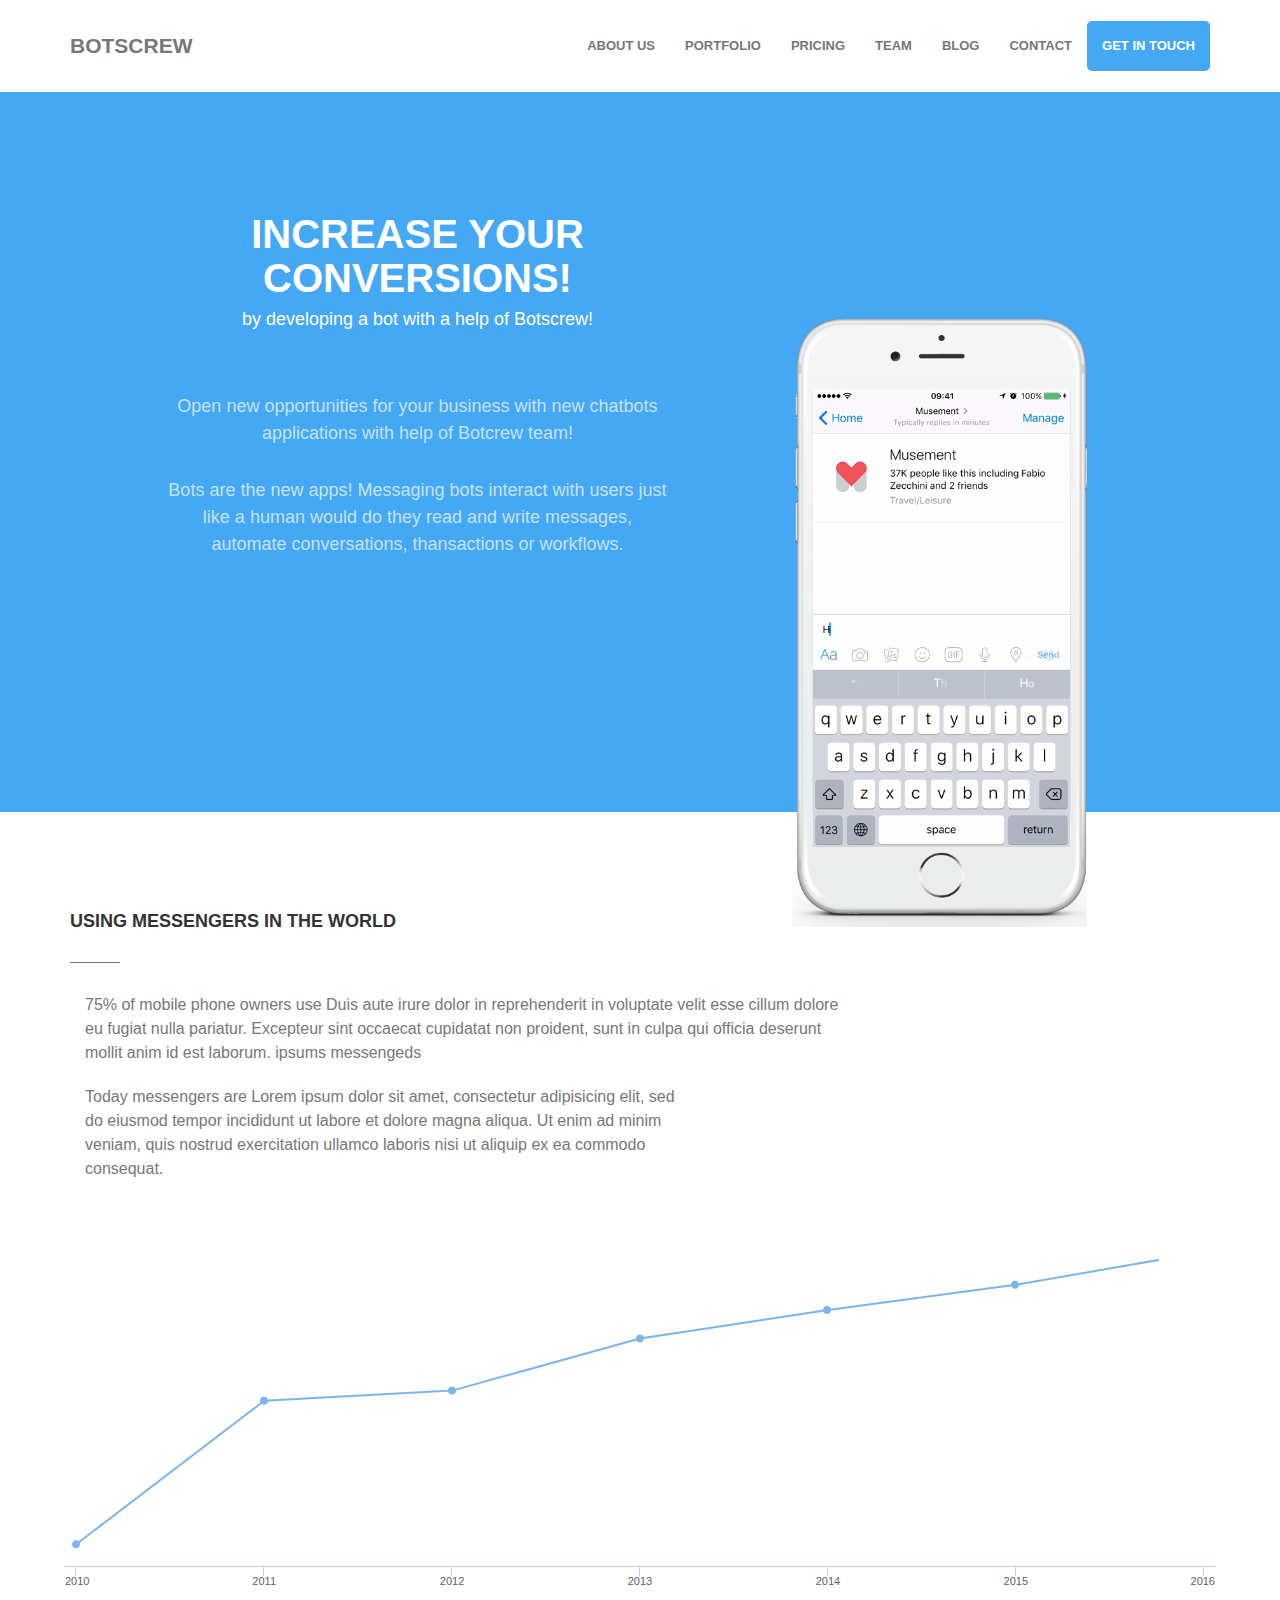
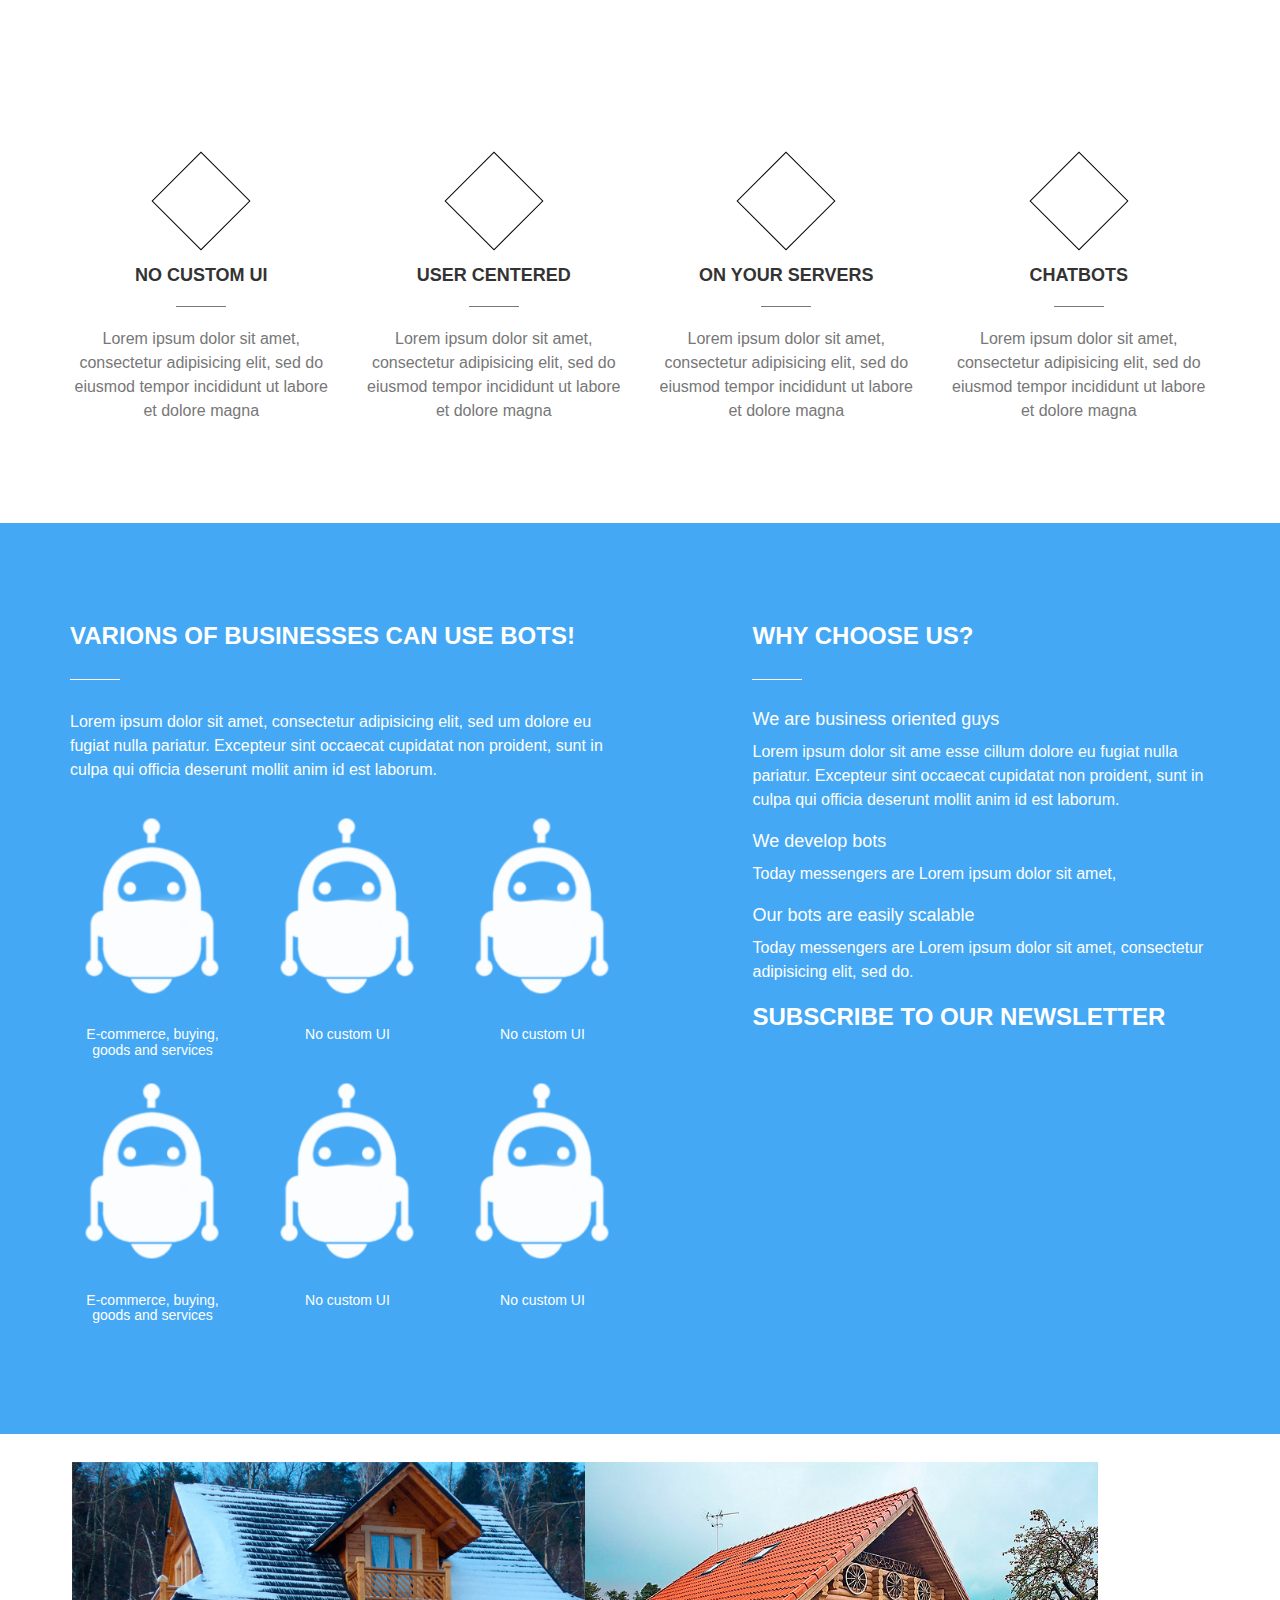
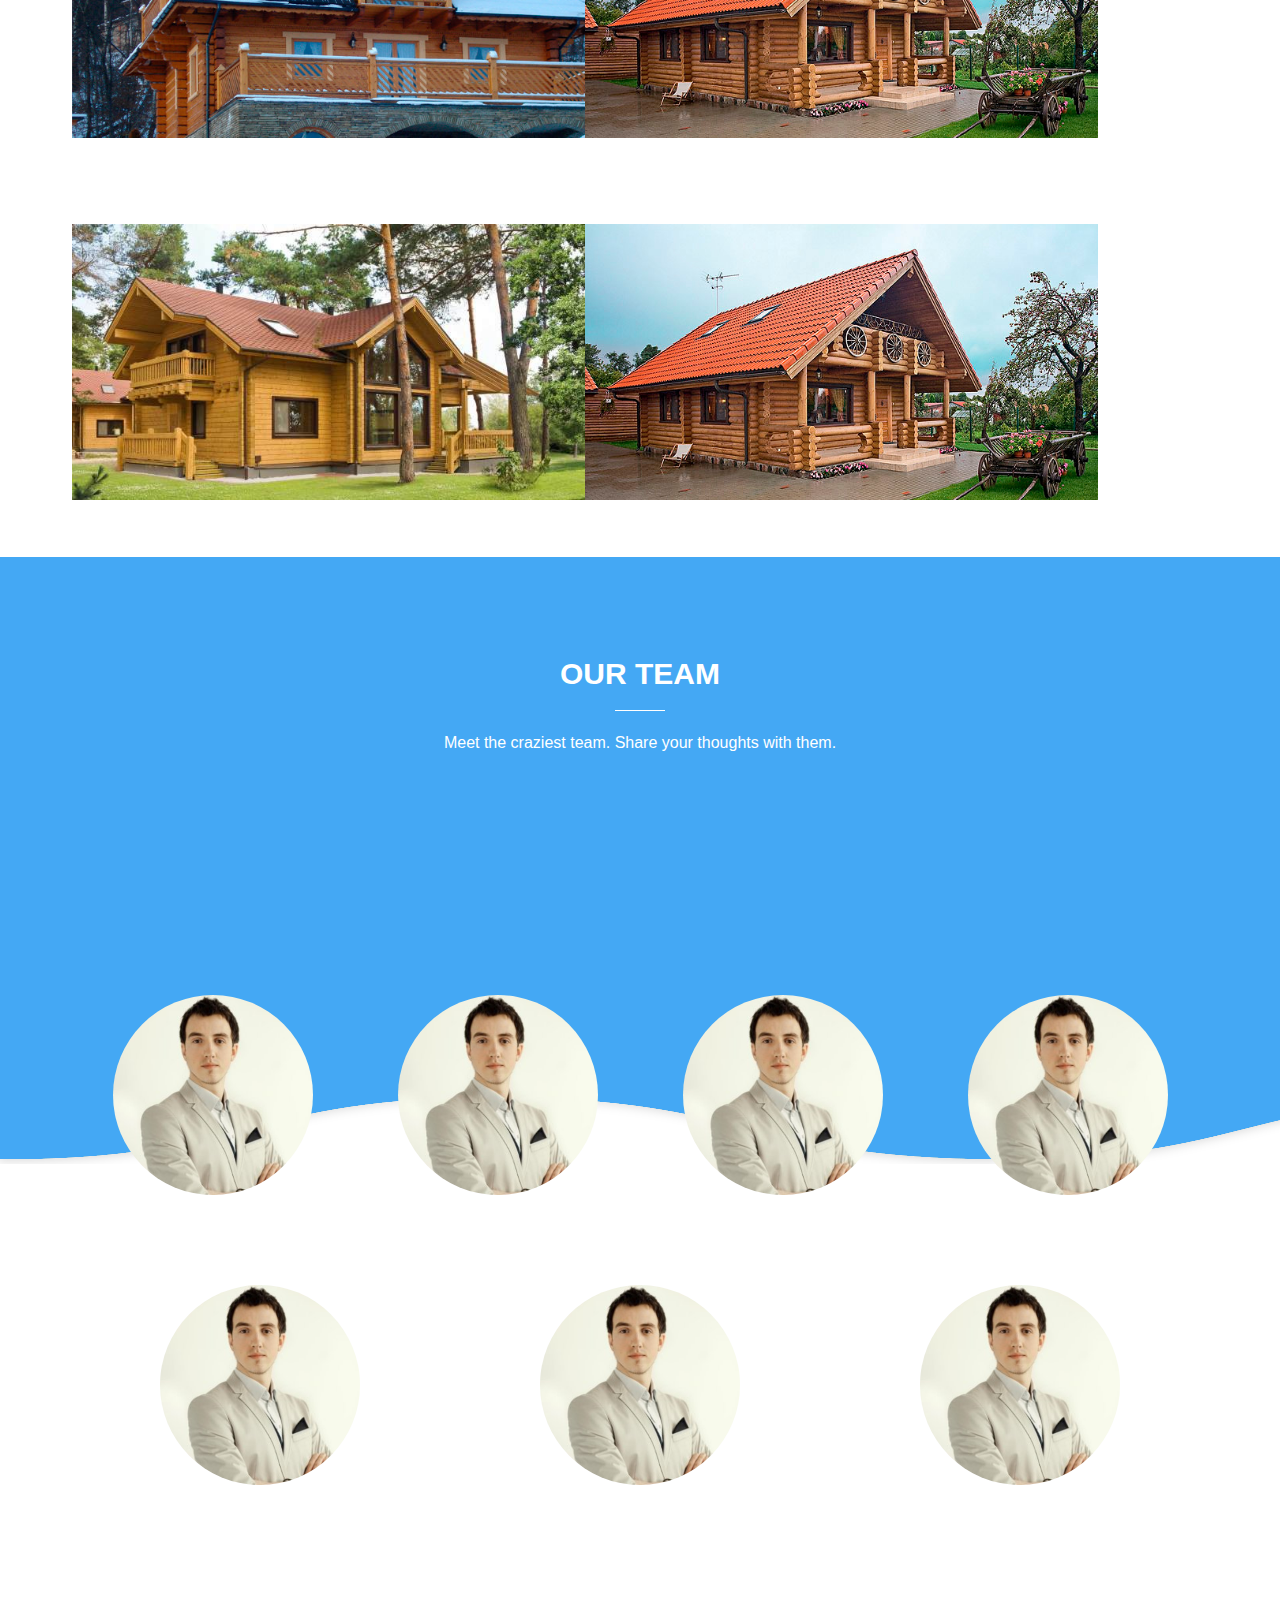
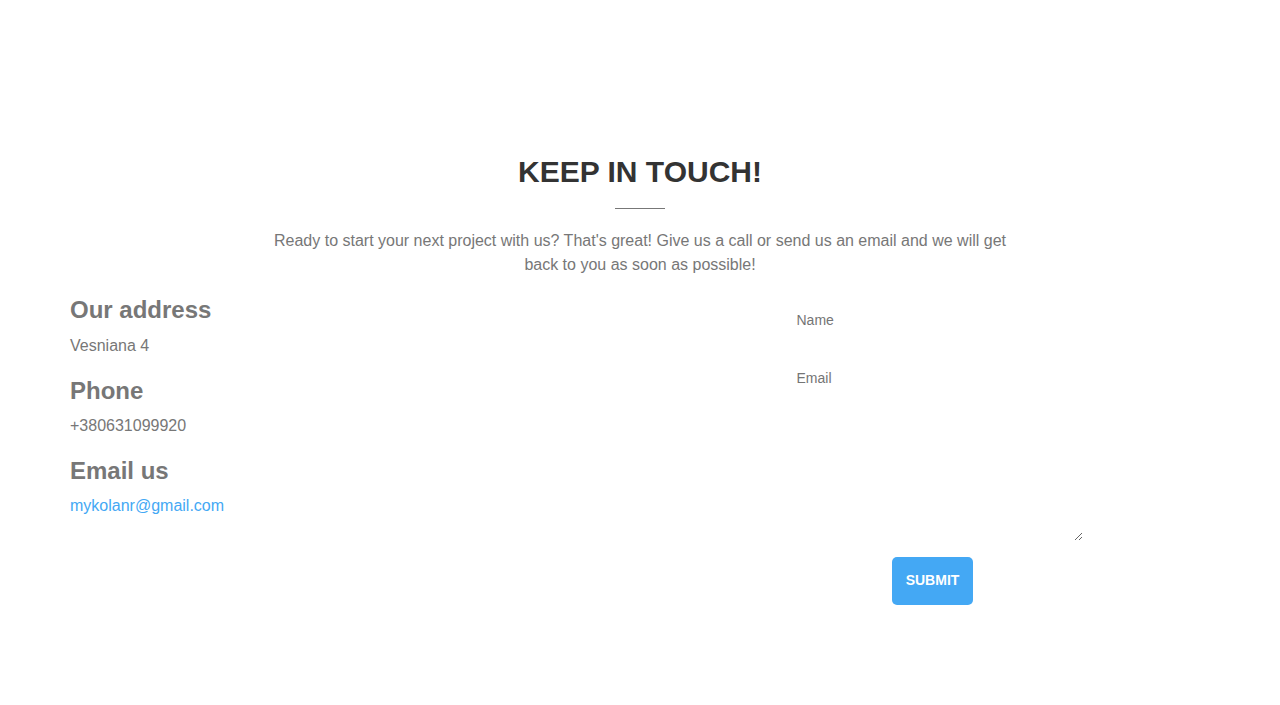
==== Site/index.html @ f726bbb6 "23/09/2016" ====
<!DOCTYPE html>
<!-- saved from url=(0035)https://mykolat.github.io/botsCrew/ -->
<html lang="en"><head><meta http-equiv="Content-Type" content="text/html; charset=UTF-8">

    
    <meta http-equiv="X-UA-Compatible" content="IE=edge">
    <meta name="viewport" content="width=device-width, initial-scale=1">
    <meta name="description" content="">
    <meta name="author" content="">

    <title>BotsCrew</title>

    <!-- Custom Fonts -->
    <link href="./css/css" rel="stylesheet" type="text/css">
    <link href="./css/css(1)" rel="stylesheet" type="text/css">
    <link rel="stylesheet" href="./css/font-awesome.min.css" type="text/css">

    <!-- Plugin CSS -->
    <link rel="stylesheet" href="./css/animate.min.css" type="text/css">

    <!-- Custom CSS -->
    <link rel="stylesheet" href="./css/main.css" type="text/css">
    <link rel="stylesheet" href="./css/waves.css" type="text/css">

    <!-- HTML5 Shim and Respond.js IE8 support of HTML5 elements and media queries -->
    <!-- WARNING: Respond.js doesn't work if you view the page via file:// -->
    <!--[if lt IE 9]>
        <script src="https://oss.maxcdn.com/libs/html5shiv/3.7.0/html5shiv.js"></script>
        <script src="https://oss.maxcdn.com/libs/respond.js/1.4.2/respond.min.js"></script>
    <![endif]-->

</head>


<body id="page-top">

  <nav id="header-bar" class="navbar navbar-default">
    <div class="container">
        <!-- Brand and toggle get grouped for better mobile display -->
        <div class="navbar-header">
            <button type="button" class="navbar-toggle collapsed" data-toggle="collapse" data-target="#bs-example-navbar-collapse-1">
                <span class="sr-only">Toggle navigation</span>
                <span class="icon-bar"></span>
                <span class="icon-bar"></span>
                <span class="icon-bar"></span>
            </button>
            <a class="navbar-brand page-scroll" href="https://mykolat.github.io/botsCrew/#page-top">BotsCrew</a>
        </div>

        <!-- Collect the nav links, forms, and other content for toggling -->
        <div class="collapse navbar-collapse" id="bs-example-navbar-collapse-1">
            <ul class="nav navbar-nav navbar-right">
                <li>
                    <a class="page-scroll" href="https://mykolat.github.io/botsCrew/#about">About us</a>
                </li>
                <li>
                    <a class="page-scroll" href="https://mykolat.github.io/botsCrew/#portfolio">Portfolio</a>
                </li>
                <li>
                    <a class="page-scroll" href="https://mykolat.github.io/botsCrew/#pricing">Pricing</a>
                </li>
                <li>
                    <a class="page-scroll" href="https://mykolat.github.io/botsCrew/#team">Team</a>
                </li>
                <li>
                    <a class="page-scroll" href="https://mykolat.github.io/botsCrew/#blog">Blog</a>
                </li>
                <li>
                    <a class="page-scroll" href="https://mykolat.github.io/botsCrew/#contact">Contact</a>
                </li>
                <li>
                    <a href="https://mykolat.github.io/botsCrew/#" class="button special">Get in touch</a>
                </li>
            </ul>
        </div>
    </div>
    <!-- /.container-fluid -->
</nav>

  <header>
    <div class="container">
        <div class="header-content row">
            <div class="header-content-inner container">
                <div class="col-md-7">
                    <h1 style="font-size: 40px;">INCREASE YOUR CONVERSIONS!</h1>
                    <h4>by developing a  bot with a help of Botscrew!</h4>
                    <hr>
                    <p>Open new opportunities for your business with new chatbots applications with help of Botcrew team!</p>
                    <p>Bots are the new apps! Messaging bots interact with users just like a human would do they read and write messages, automate conversations, thansactions or workflows.</p>
                    <div class="btn fb-messengermessageus" messenger_app_id="532160876956612" page_id="325867517606997" color="white" size="xlarge"> </div>
                </div>
                <div class="col-md-4">
                    <div class="iphone-frame hidden-sm hidden-xs">
                            <video width="260" autoplay="" loop="" muted="">
                            <source src="video/MusementBot.mp4" type="video/mp4">
                            <source src="video/Avel.ogg" type="video/ogg"> Your browser does not support the video tag. </video>
                    </div>
                    </div>
                </div>
            </div>
        </div>
    
</header>



   <section id="about">
    <div class="container">
        <div class="row">
            <div class="col-lg-10 ">
                <h4 class="section-heading">Using messengers in the world</h4>
                <hr class="light light--pull-left">
                <p class="col-lg-10 text-muted">75% of mobile phone owners use Duis aute irure dolor in reprehenderit in voluptate velit esse cillum dolore eu fugiat nulla pariatur. Excepteur sint occaecat cupidatat non proident, sunt in culpa qui officia deserunt mollit anim id est
                    laborum. ipsums messengeds</p>
                <p class="col-lg-8 text-muted">Today messengers are Lorem ipsum dolor sit amet, consectetur adipisicing elit, sed do eiusmod tempor incididunt ut labore et dolore magna aliqua. Ut enim ad minim veniam, quis nostrud exercitation ullamco laboris nisi ut aliquip ex ea
                    commodo consequat.</p>
            </div> 
             <div class="" id="graphic" style="min-width: 310px; height: 400px; margin: 0 auto 20%">
           </div>           
    </div>
</section>

  <section id="services">
    <div class="container">
        <div class="row">
            <div class="col-lg-3 col-md-6 text-center">
                <div class="service-box">
                    <div class="box-image ">
                        <div><i class="fa fa-2x  fa-eye wow bounceIn text-primary" style="visibility: hidden; animation-name: none;"></i> </div>
                    </div>
                    <h4>No custom UI</h4>
                    <hr class="light">
                    <p class="text-muted">Lorem ipsum dolor sit amet, consectetur adipisicing elit, sed do eiusmod tempor incididunt ut labore et dolore magna </p>
                </div>
            </div>
            <div class="col-lg-3 col-md-6 text-center">
                <div class="service-box">
                    <div class="box-image ">
                        <div> <i class="fa fa-2x  fa-heart-o wow bounceIn text-primary" data-wow-delay=".1s" style="visibility: hidden; animation-delay: 0.1s; animation-name: none;"></i> </div>
                    </div>
                    <h4>User centered</h4>
                    <hr class="light">
                    <p class="text-muted">Lorem ipsum dolor sit amet, consectetur adipisicing elit, sed do eiusmod tempor incididunt ut labore et dolore magna </p>
                </div>
            </div>
            <div class="col-lg-3 col-md-6 text-center">
                <div class="service-box">
                    <div class="box-image ">
                        <div><i class="fa fa-2x fa-server wow bounceIn text-primary" data-wow-delay=".2s" style="visibility: hidden; animation-delay: 0.2s; animation-name: none;"></i></div>
                    </div>
                    <h4>On your servers</h4>
                    <hr class="light">
                    <p class="text-muted">Lorem ipsum dolor sit amet, consectetur adipisicing elit, sed do eiusmod tempor incididunt ut labore et dolore magna </p>
                </div>
            </div>
            <div class="col-lg-3 col-md-6 text-center">
                <div class="service-box">
                    <div class="box-image ">
                        <div><i class="fa fa-2x  fa-keyboard-o wow bounceIn text-primary" data-wow-delay=".3s" style="visibility: hidden; animation-delay: 0.3s; animation-name: none;"></i></div>
                    </div>
                    <h4>Chatbots</h4>
                    <hr class="light">
                    <p class="text-muted">Lorem ipsum dolor sit amet, consectetur adipisicing elit, sed do eiusmod tempor incididunt ut labore et dolore magna </p>
                </div>
            </div>
        </div>
    </div>
</section>


  <section id="about" class="bg-primary">
    <div class="container">
        <div class="row">
            <div class="col-md-6">
                <h3 class="section-heading">Varions of businesses can use bots!</h3>
                <hr class="light light--inverse light--pull-left">
                <p>Lorem ipsum dolor sit amet, consectetur adipisicing elit, sed um dolore eu fugiat nulla pariatur. Excepteur sint occaecat cupidatat non proident, sunt in culpa qui officia deserunt mollit anim id est laborum.</p>
                <div class="row">
    <div class="col-lg-4 col-md-6 text-center">
        <div class="box">
            <div class="box__robot"><i class="fa fa-2x fa-shopping-cart wow bounceIn text-primary" style="visibility: hidden; animation-name: none;"></i></div>
            <h5>E-commerce, buying, goods and services</h5> </div>
    </div>
    <div class="col-lg-4 col-md-6 text-center">
        <div class="box">
            <div class="box__robot"><i class="fa fa-2x fa-shopping-cart wow bounceIn text-primary" style="visibility: hidden; animation-name: none;"></i></div>
            <h5>No custom UI</h5>
        </div>
    </div>
    <div class="col-lg-4 col-md-6 text-center">
        <div class="box">
          <div class="box__robot"><i class="fa fa-2x fa-shopping-cart wow bounceIn text-primary" style="visibility: hidden; animation-name: none;"></i></div>
            <h5>No custom UI</h5>
        </div>
    </div>
</div>

<div class="row">
    <div class="col-lg-4 col-md-6 text-center">
          <div class="box">
            <div class="box__robot"><i class="fa fa-2x fa-shopping-cart wow bounceIn text-primary" style="visibility: hidden; animation-name: none;"></i></div>
            <h5>E-commerce, buying, goods and services</h5> </div>
    </div>
    <div class="col-lg-4 col-md-6 text-center">
        <div class="box">
            <div class="box__robot"><i class="fa fa-2x fa-shopping-cart wow bounceIn text-primary" style="visibility: hidden; animation-name: none;"></i></div>
            <h5>No custom UI</h5>
        </div>
    </div>
    <div class="col-lg-4 col-md-6 text-center">
        <div class="box">
            <div class="box__robot">
                <i class="fa fa-2x fa-shopping-cart wow bounceIn text-primary" style="visibility: hidden; animation-name: none;"></i>
            </div>
            <h5>No custom UI</h5>
        </div>
    </div>
</div>


            </div>
            <div class="col-md-5 col-md-offset-1">
                <h3 class="section-heading">Why choose us?</h3>
                <hr class="light light--inverse light--pull-left">
                <h4>We are business oriented guys</h4>
                <p>Lorem ipsum dolor sit ame esse cillum dolore eu fugiat nulla pariatur. Excepteur sint occaecat cupidatat non proident, sunt in culpa qui officia deserunt mollit anim id est laborum.</p>
                <h4>We develop bots</h4>
                <p>Today messengers are Lorem ipsum dolor sit amet, </p>
                <h4>Our bots are easily scalable</h4>
                <p>Today messengers are Lorem ipsum dolor sit amet, consectetur adipisicing elit, sed do.</p>
                <h3 class="section-heading">Subscribe to our newsletter</h3> </div>
        </div>
</div></section>

  <section class="no-padding" id="portfolio">
    <div class="container-fluid">
            

        <div class="row container">
            <div class="col-lg-6 col-sm-6 portfolio-item-left">
                <a href="https://mykolat.github.io/botsCrew/#" class="portfolio-box">
                    <img src="./img/1.jpg" class="img-responsive" alt="">
                    <div class="portfolio-box-caption">
                        <div class="portfolio-box-caption-content">
                            <div class="project-category text-faded">
                                Category
                            </div>
                            <div class="project-name">
                                Project Name
                            </div>
                        </div>
                    </div>
                </a>
            </div>
            <div class="col-lg-6 col-sm-6 portfolio-item-right">
                <a href="https://mykolat.github.io/botsCrew/#" class="portfolio-box">
                    <img src="./img/2.jpg" class="img-responsive" alt="">
                    <div class="portfolio-box-caption">
                        <div class="portfolio-box-caption-content">
                            <div class="project-category text-faded">
                                Category
                            </div>
                            <div class="project-name">
                                Project Name
                            </div>
                        </div>
                    </div>
                </a>
            </div>
            <div class="col-lg-6 col-sm-6 portfolio-item-left">
                <a href="https://mykolat.github.io/botsCrew/#" class="portfolio-box">
                    <img src="./img/3.jpg" class="img-responsive" alt="">
                    <div class="portfolio-box-caption">
                        <div class="portfolio-box-caption-content">
                            <div class="project-category text-faded">
                                Category
                            </div>
                            <div class="project-name">
                                Project Name
                            </div>
                        </div>
                    </div>
                </a>
            </div>
            <div class="col-lg-6 col-sm-6 portfolio-item-right">
                <a href="https://mykolat.github.io/botsCrew/#" class="portfolio-box">
                    <img src="./img/4.jpg" class="img-responsive" alt="">
                    <div class="portfolio-box-caption">
                        <div class="portfolio-box-caption-content">
                            <div class="project-category text-faded">
                                Category
                            </div>
                            <div class="project-name">
                                Project Name
                            </div>
                        </div>
                    </div>
                </a>
            </div>
           
        </div>
    </div>
</section>

  <section id="team" class="bg-primary">
    <div class="container">
        <!-- <div class="row"> -->
        <div class="col-lg-8 col-lg-offset-2 text-center">
            <h2 class="section-heading">Our team</h2>
            <hr class="light light--inverse">
            <p>Meet the craziest team. Share your thoughts with them.</p>
        </div>
        <!-- </div> -->
    </div>
    <div class="waves">
        <div class="wave bottom-wave"></div>
    </div>
</section>
<section class="team-members">
    <div class="container">
        <div class="col-md-3">
            <div class="box--member box booties booties--first">
                <div class="box__image"> <img src="./img/ivan.jpg" alt="member">
                    <!-- <img class="fun" src="img/team/ivan_fun.jpg" alt="member"> -->
                    <div class="box__hover">
                        <div class="box__text">
                            <div class="box__text-name">Ivan</div>
                            <div class="bot__text-row">CEO</div>
                        </div>
                    </div>
                </div>
            </div>
        </div>
        <div class="col-md-3">
            <div class="box--member box booties booties--second">
                <div class="box__image"> <img src="./img/ivan.jpg" alt="member">
                    <!-- <img class="fun" src="img/team/ivan_fun.jpg" alt="member"> -->
                    <div class="box__hover">
                        <div class="box__text">
                            <div class="box__text-name">Ivan</div>
                            <div class="bot__text-row">CEO</div>
                        </div>
                    </div>
                </div>
            </div>
        </div>
        <div class="col-md-3">
            <div class="box--member box booties booties--third">
                <div class="box__image"> <img src="./img/ivan.jpg" alt="member">
                    <!-- <img class="fun" src="img/team/ivan_fun.jpg" alt="member"> -->
                    <div class="box__hover">
                        <div class="box__text">
                            <div class="box__text-name">Ivan</div>
                            <div class="bot__text-row">CEO</div>
                        </div>
                    </div>
                </div>
            </div>
        </div>
        <div class="col-md-3">
            <div class="box--member box booties booties--last">
                <div class="box__image"> <img src="./img/ivan.jpg" alt="member">
                    <!-- <img class="fun" src="img/team/ivan_fun.jpg" alt="member"> -->
                    <div class="box__hover">
                        <div class="box__text">
                            <div class="box__text-name">Ivan</div>
                            <div class="bot__text-row">CEO</div>
                        </div>
                    </div>
                </div>
            </div>
        </div>
        <div class="col-md-4">
            <div class="box--member box">
                <div class="box__image"> <img src="./img/ivan.jpg" alt="member">
                    <!-- <img class="fun" src="img/team/ivan_fun.jpg" alt="member"> -->
                    <div class="box__hover">
                        <div class="box__text">
                            <div class="box__text-name">Ivan</div>
                            <div class="bot__text-row">CEO</div>
                        </div>
                    </div>
                </div>
            </div>
        </div>
        <div class="col-md-4">
            <div class="box--member box">
                <div class="box__image"> <img src="./img/ivan.jpg" alt="member">
                    <!-- <img class="fun" src="img/team/ivan_fun.jpg" alt="member"> -->
                    <div class="box__hover">
                        <div class="box__text">
                            <div class="box__text-name">Ivan</div>
                            <div class="bot__text-row">CEO</div>
                        </div>
                    </div>
                </div>
            </div>
        </div>
        <div class="col-md-4">
            <div class="box--member box">
                <div class="box__image"> <img src="./img/ivan.jpg" alt="member">
                    <!-- <img class="fun" src="img/team/ivan_fun.jpg" alt="member"> -->
                    <div class="box__hover">
                        <div class="box__text">
                            <div class="box__text-name">Ivan</div>
                            <div class="bot__text-row">CEO</div>
                        </div>
                    </div>
                </div>
            </div>
        </div>
    </div>
</section>

  <section id="contact">
    <div class="container">
        <div class="row">
            <div class="col-lg-8 col-lg-offset-2 text-center">
                <h2 class="section-heading">Keep In Touch!</h2>
                <hr class="light">
                <p class="text-muted">Ready to start your next project with us? That's great! Give us a call or send us an email and we will get back to you as soon as possible!</p>
            </div>
            <div class="text-muted">
                <div class="col-lg-6">
                    <h3 class="section-heading section-heading--muted">Our address</h3>
                    <p>Vesniana 4</p>
                    <h3 class="section-heading section-heading--muted">Phone</h3>
                    <p>+380631099920</p>
                    <h3 class="section-heading section-heading--muted">Email us</h3>
                    <p> <a href="mailto:mykolanr@gmail.com">mykolanr@gmail.com</a> </p>
                </div>
                <div class="col-lg-6"> <form action="https://mykolat.github.io/botsCrew/post" data-sending="sumbmiting.." data-sent="Thanks, we will contact you soon" data-submit="submit" data-error="Error" data-email="mykolanr@gmail.com" class="center-block form-stacked">
    <input type="text" name="usrname" class="field-light" placeholder="Name">
    <input type="email" name="email" class="field-light" placeholder="Email">
    <textarea type="text" name="message" class="field-light" rows="5" placeholder="Message"> </textarea>
    <!-- <input type="text" name="_gotcha" style="display:none" /> -->
    <button type="submit" class="center-block btn btn-primary button special">submit</button>
      <!-- <a href="#" class="button special">Get in touch</a> -->
</form>
 </div>
            </div>
        </div>
</div></section>

  <!-- jQuery -->
<script src="./js/jquery.js"></script>
<!-- Bootstrap Core JavaScript -->
<script src="./js/bootstrap.min.js"></script>
<!-- Plugin JavaScript -->
<script src="./js/jquery.easing.min.js"></script>
<script src="./js/jquery.fittext.js"></script>
<script src="./js/wow.min.js"></script>
<script src="./js/highcharts.js"></script>
<!-- Custom Theme JavaScript -->
<script src="./js/creative.js"></script>



<!-- <script>
    window.fbAsyncInit = function() {
        FB.init({
            appId: "532160876956612",
            xfbml: true,
            version: "v2.6"
        });
    };
    (function(d, s, id) {
        var js, fjs = d.getElementsByTagName(s)[0];
        if (d.getElementById(id)) {
            return;
        }
        js = d.createElement(s);
        js.id = id;
        js.src = "//connect.facebook.net/en_US/sdk.js";
        fjs.parentNode.insertBefore(js, fjs);
    }(document, 'script', 'facebook-jssdk'));
</script> -->




</body></html>
---- Site/css/waves.css ----
@-moz-keyframes waves { 0% { left: 0; }
  100% { left: -998px; } }
@-webkit-keyframes waves { 0% { left: 0; }
  100% { left: -998px; } }
@-o-keyframes waves { 0% { left: 0; }
  100% { left: -998px; } }
@-ms-keyframes waves { 0% { left: 0; }
  100% { left: -998px; } }
@keyframes waves { 0% { left: 0; }
  100% { left: -998px; } }
@-moz-keyframes booties { 0% { top: 0; }
  10% { top: 15px; }
  60% { top: 40px; }
  80% { top: 30px; }
  100% { top: 0; } }
@-webkit-keyframes booties { 0% { top: 0; }
  10% { top: 15px; }
  60% { top: 40px; }
  80% { top: 30px; }
  100% { top: 0; } }
@-o-keyframes booties { 0% { top: 0; }
  10% { top: 15px; }
  60% { top: 40px; }
  80% { top: 30px; }
  100% { top: 0; } }
@-ms-keyframes booties { 0% { top: 0; }
  10% { top: 15px; }
  60% { top: 40px; }
  80% { top: 30px; }
  100% { top: 0; } }
@keyframes booties { 0% { top: 0; }
  10% { top: 15px; }
  60% { top: 40px; }
  80% { top: 30px; }
  100% { top: 0; } }
.waves { position: absolute; bottom: 0; left: 0; width: 4990px; z-index: 0; }
.waves .wave { position: absolute; width: 100%; height: 300px; background-image: url("../img/wave.png"); background-repeat: repeat-x; }
.waves .wave.bottom-wave { -webkit-animation: waves 22s infinite linear; -moz-animation: waves 22s infinite linear; -ms-animation: waves 22s infinite linear; -o-animation: waves 22s infinite linear; animation: waves 22s infinite linear; }

@media (min-width: 890px) { .booties { position: relative; }
  .booties--first { -webkit-animation: booties 7s infinite linear; -moz-animation: booties 7s infinite linear; -ms-animation: booties 7s infinite linear; -o-animation: booties 7s infinite linear; animation: booties 7s infinite linear; }
  .booties--second { -webkit-animation: booties 4s infinite linear; -moz-animation: booties 4s infinite linear; -ms-animation: booties 4s infinite linear; -o-animation: booties 4s infinite linear; animation: booties 4s infinite linear; }
  .booties--third { -webkit-animation: booties 6s infinite linear; -moz-animation: booties 6s infinite linear; -ms-animation: booties 6s infinite linear; -o-animation: booties 6s infinite linear; animation: booties 6s infinite linear; }
  .booties--last { -webkit-animation: booties 5s infinite linear; -moz-animation: booties 5s infinite linear; -ms-animation: booties 5s infinite linear; -o-animation: booties 5s infinite linear; animation: booties 5s infinite linear; } }
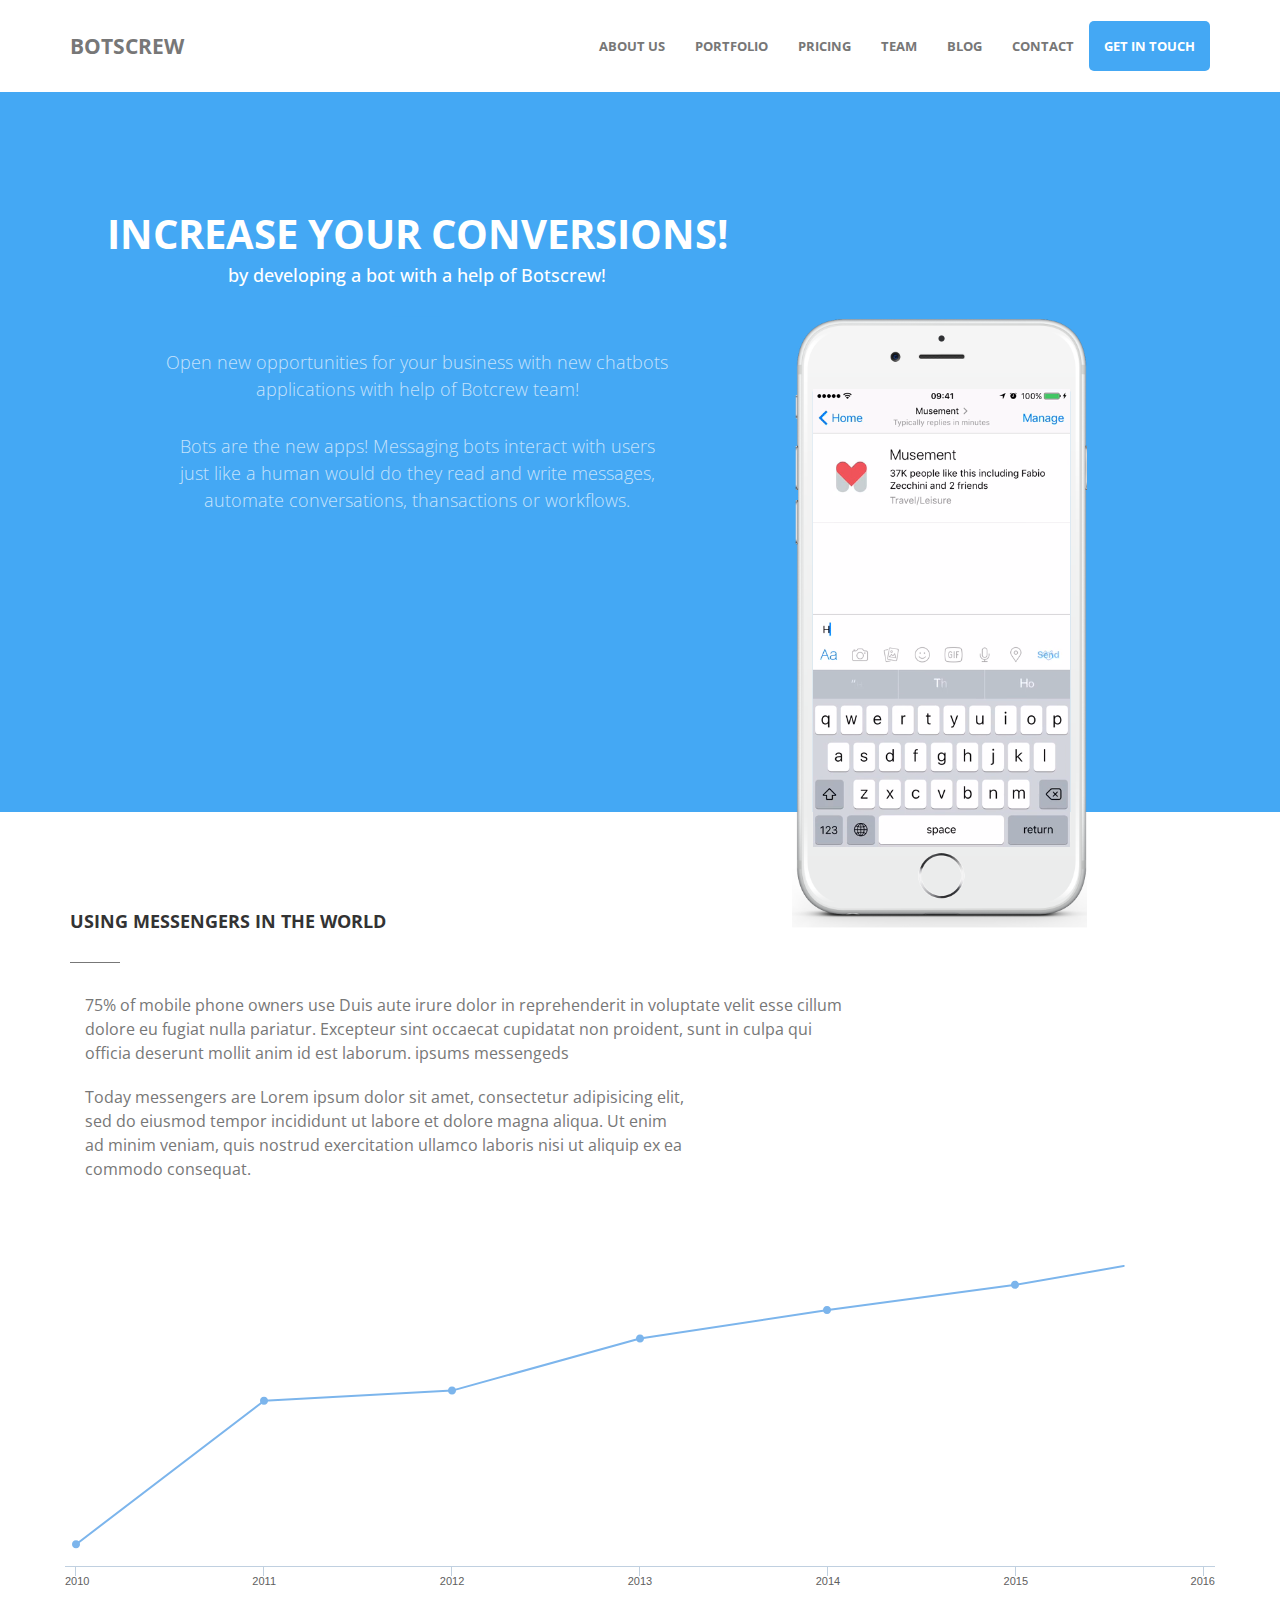
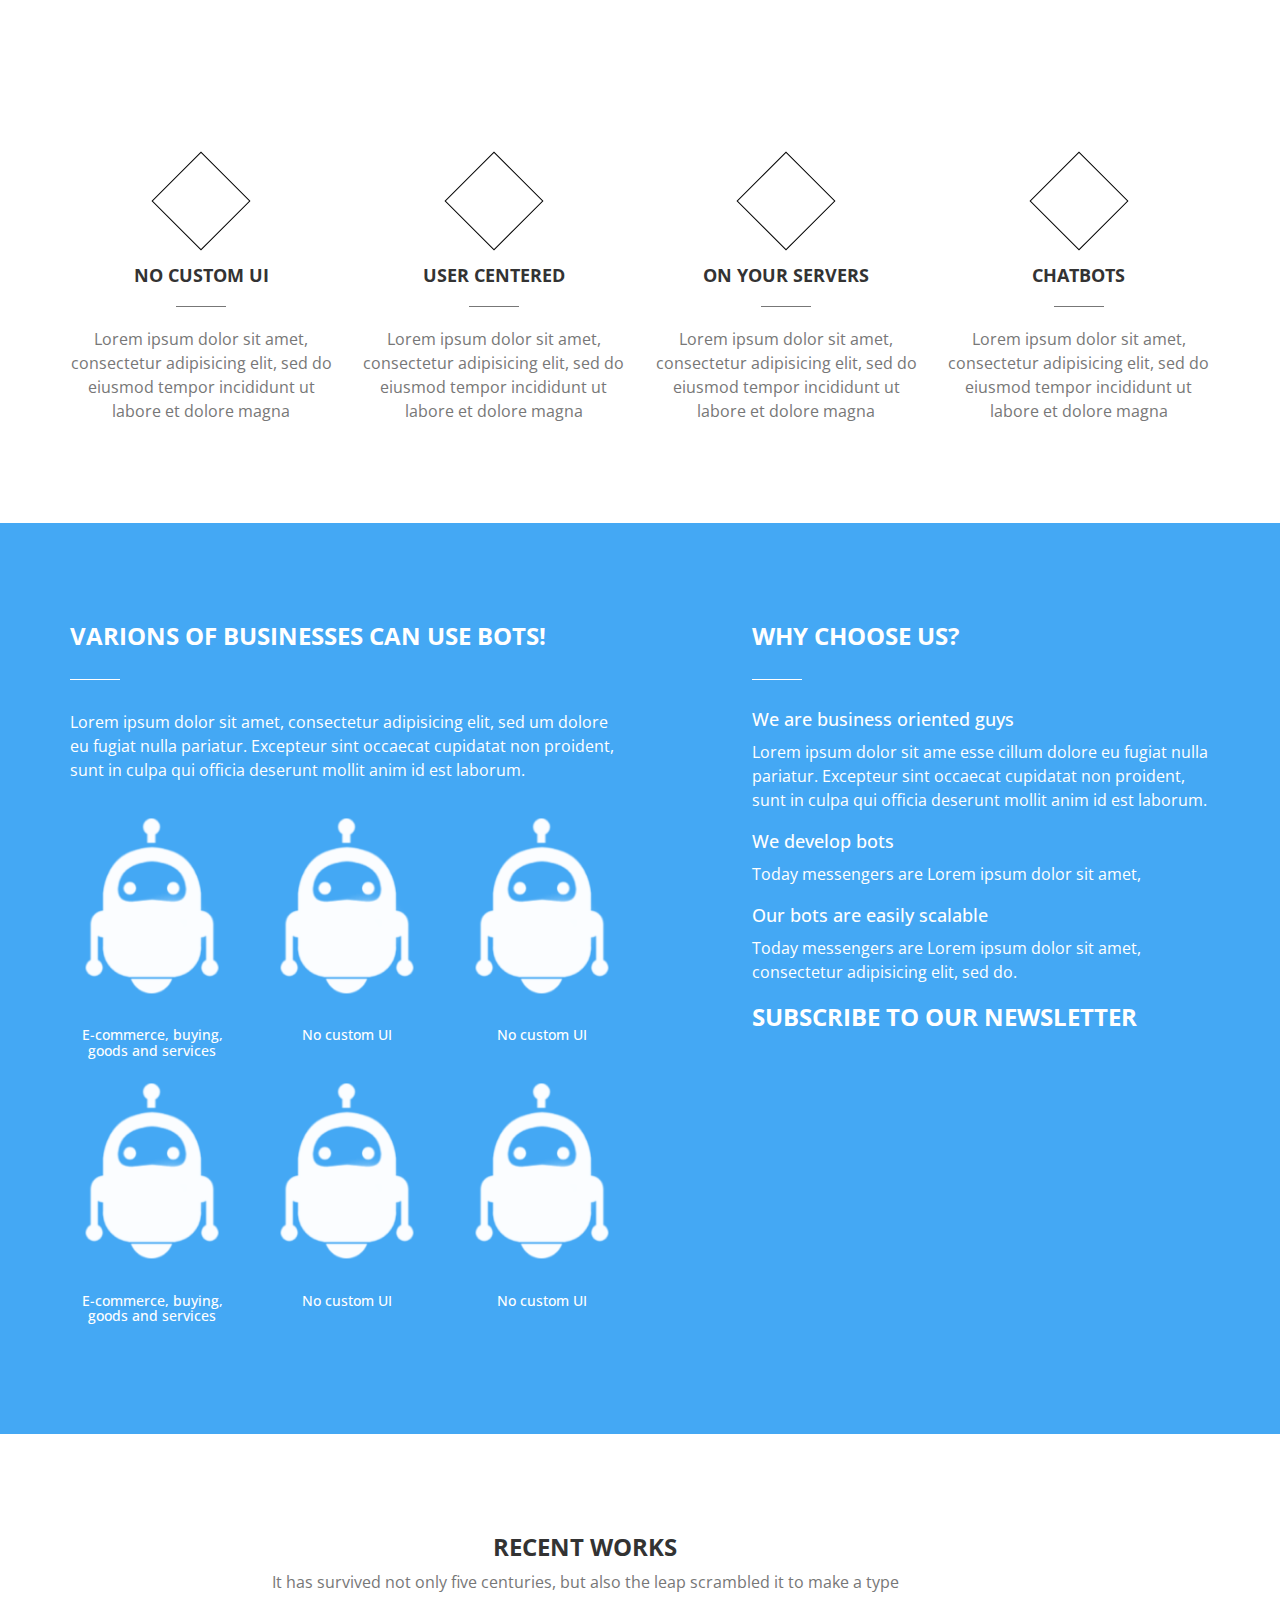
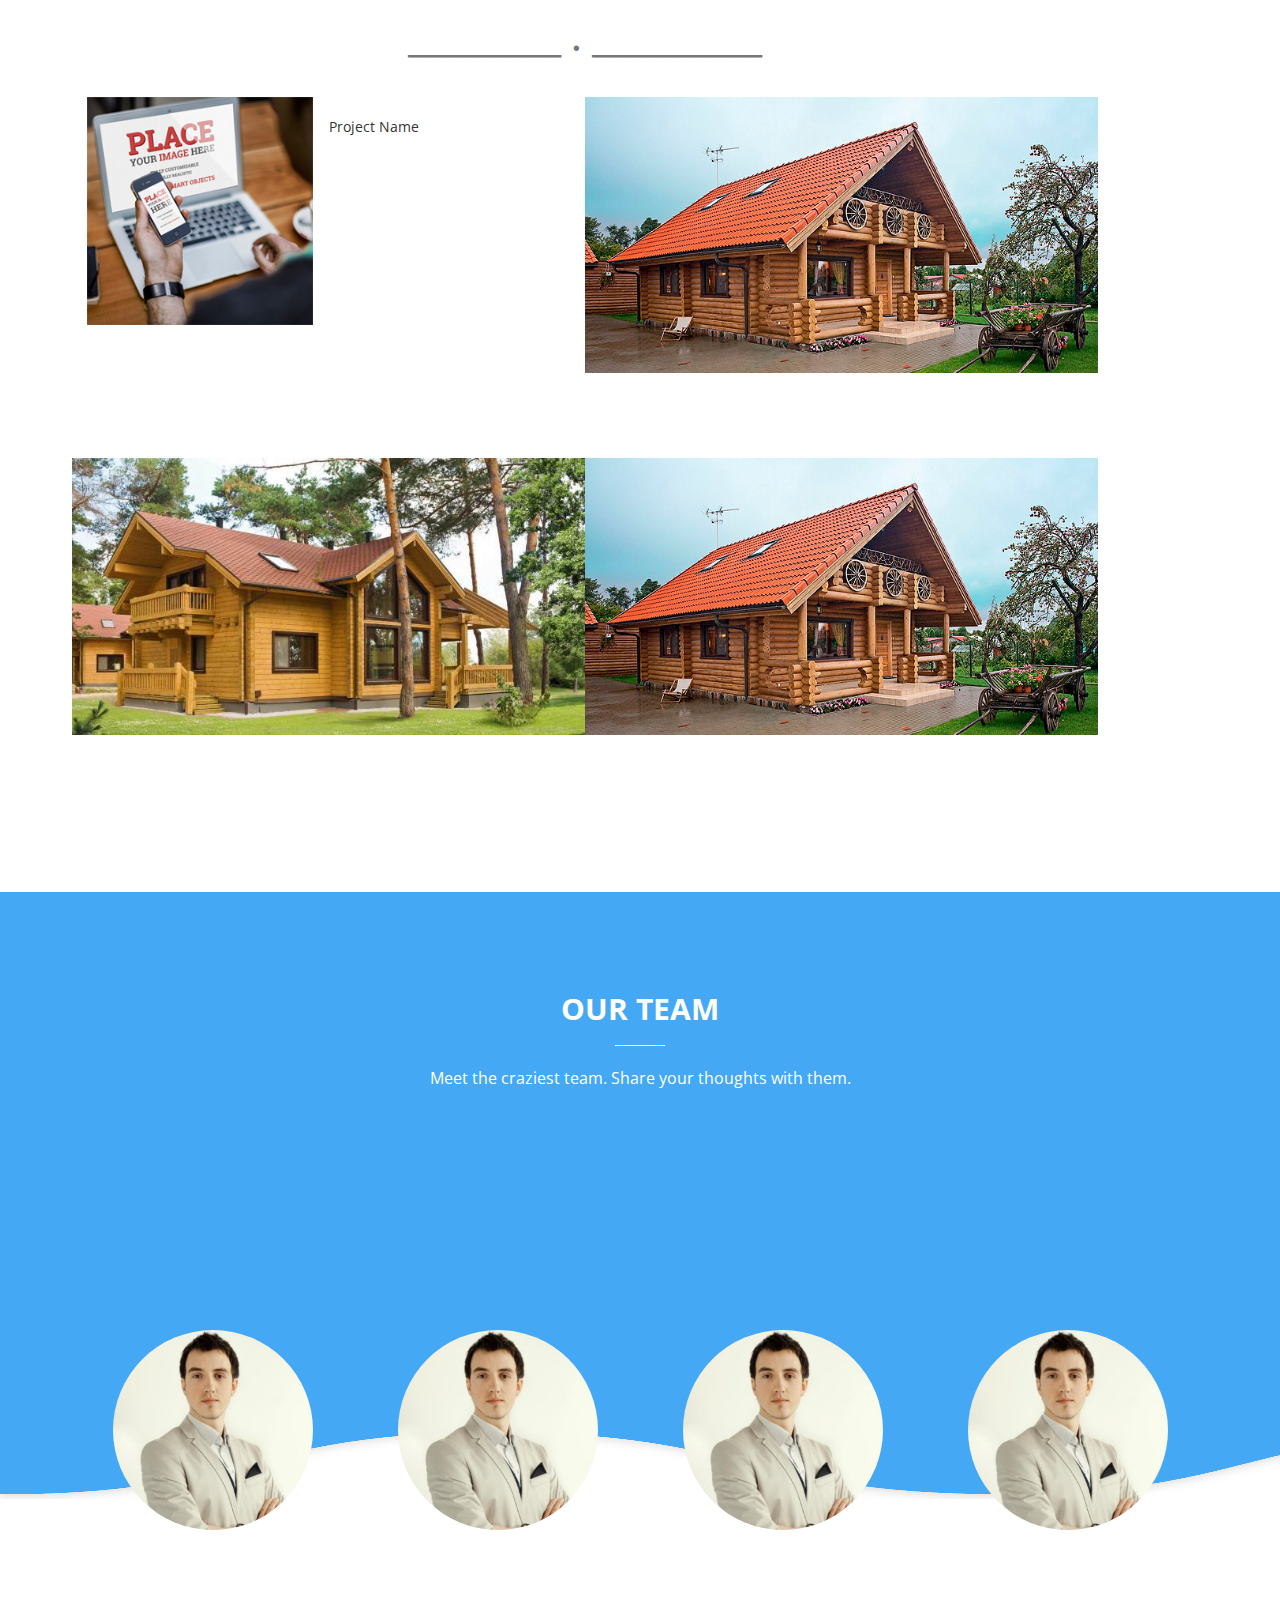
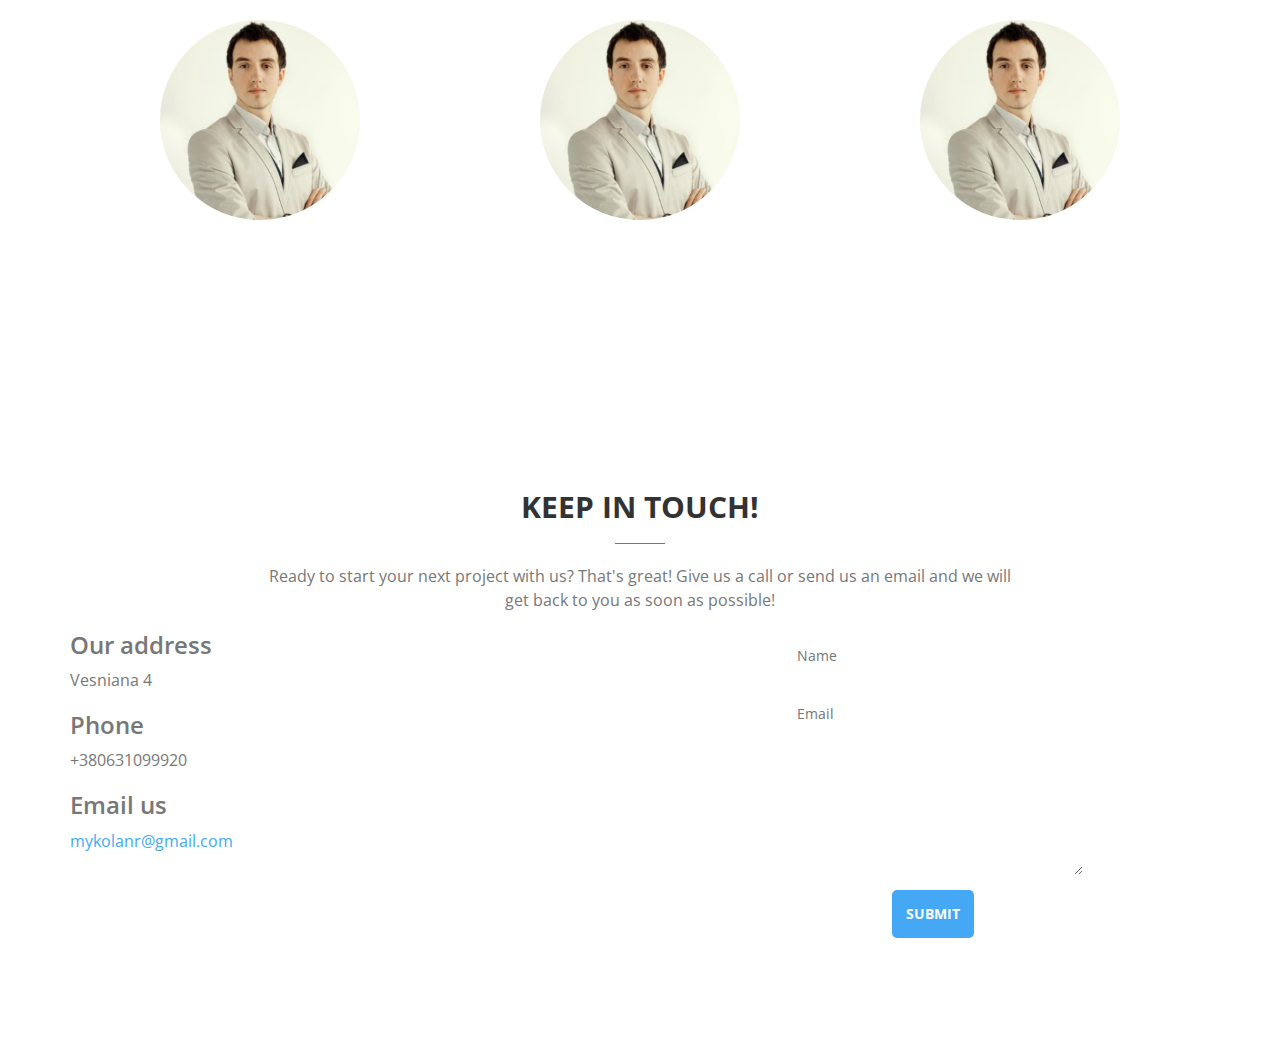
==== commit 875da252: "25/09/2016" ====
--- a/Site/index.html
+++ b/Site/index.html
@@ -14,6 +14,7 @@
     <link href="./css/css" rel="stylesheet" type="text/css">
     <link href="./css/css(1)" rel="stylesheet" type="text/css">
     <link rel="stylesheet" href="./css/font-awesome.min.css" type="text/css">
+    <link href="https://fonts.googleapis.com/css?family=Open+Sans:700" rel="stylesheet">
 
     <!-- Plugin CSS -->
     <link rel="stylesheet" href="./css/animate.min.css" type="text/css">
@@ -232,14 +233,22 @@
         </div>
 </div></section>
 
-  <section class="no-padding" id="portfolio">
+  <section id="portfolio">
     <div class="container-fluid">
+
+        <div class="row container">
+
+                <h3 class="section-heading text-center">Recent works</h3>
+                <p class="text-muted text-center">It has survived not only five centuries, but also the leap scrambled it to make a type</p>
+                <h1 class="text-muted text-center"> _________  .   __________</h1>            
+        </div>
             
 
         <div class="row container">
             <div class="col-lg-6 col-sm-6 portfolio-item-left">
-                <a href="https://mykolat.github.io/botsCrew/#" class="portfolio-box">
+                <div class="col-lg-6">
                     <img src="./img/1.jpg" class="img-responsive" alt="">
+                </div>
                     <div class="portfolio-box-caption">
                         <div class="portfolio-box-caption-content">
                             <div class="project-category text-faded">
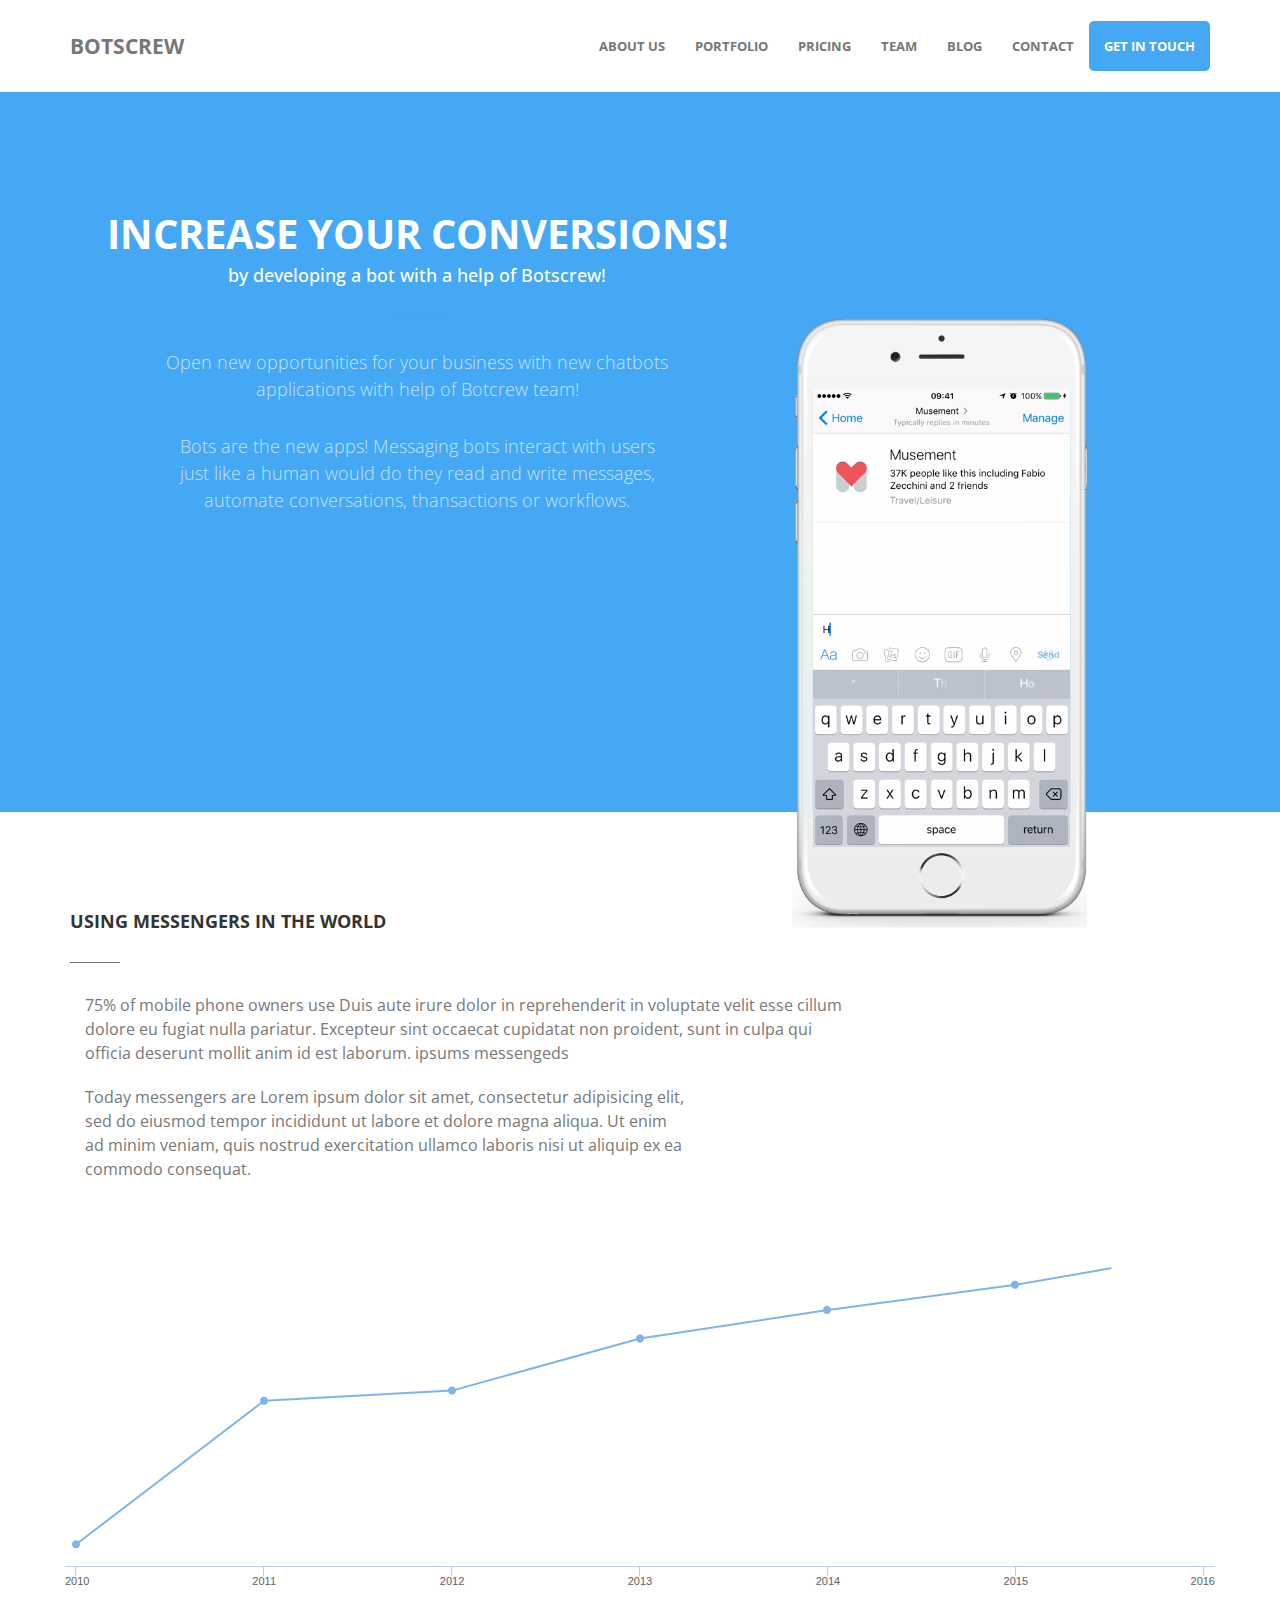
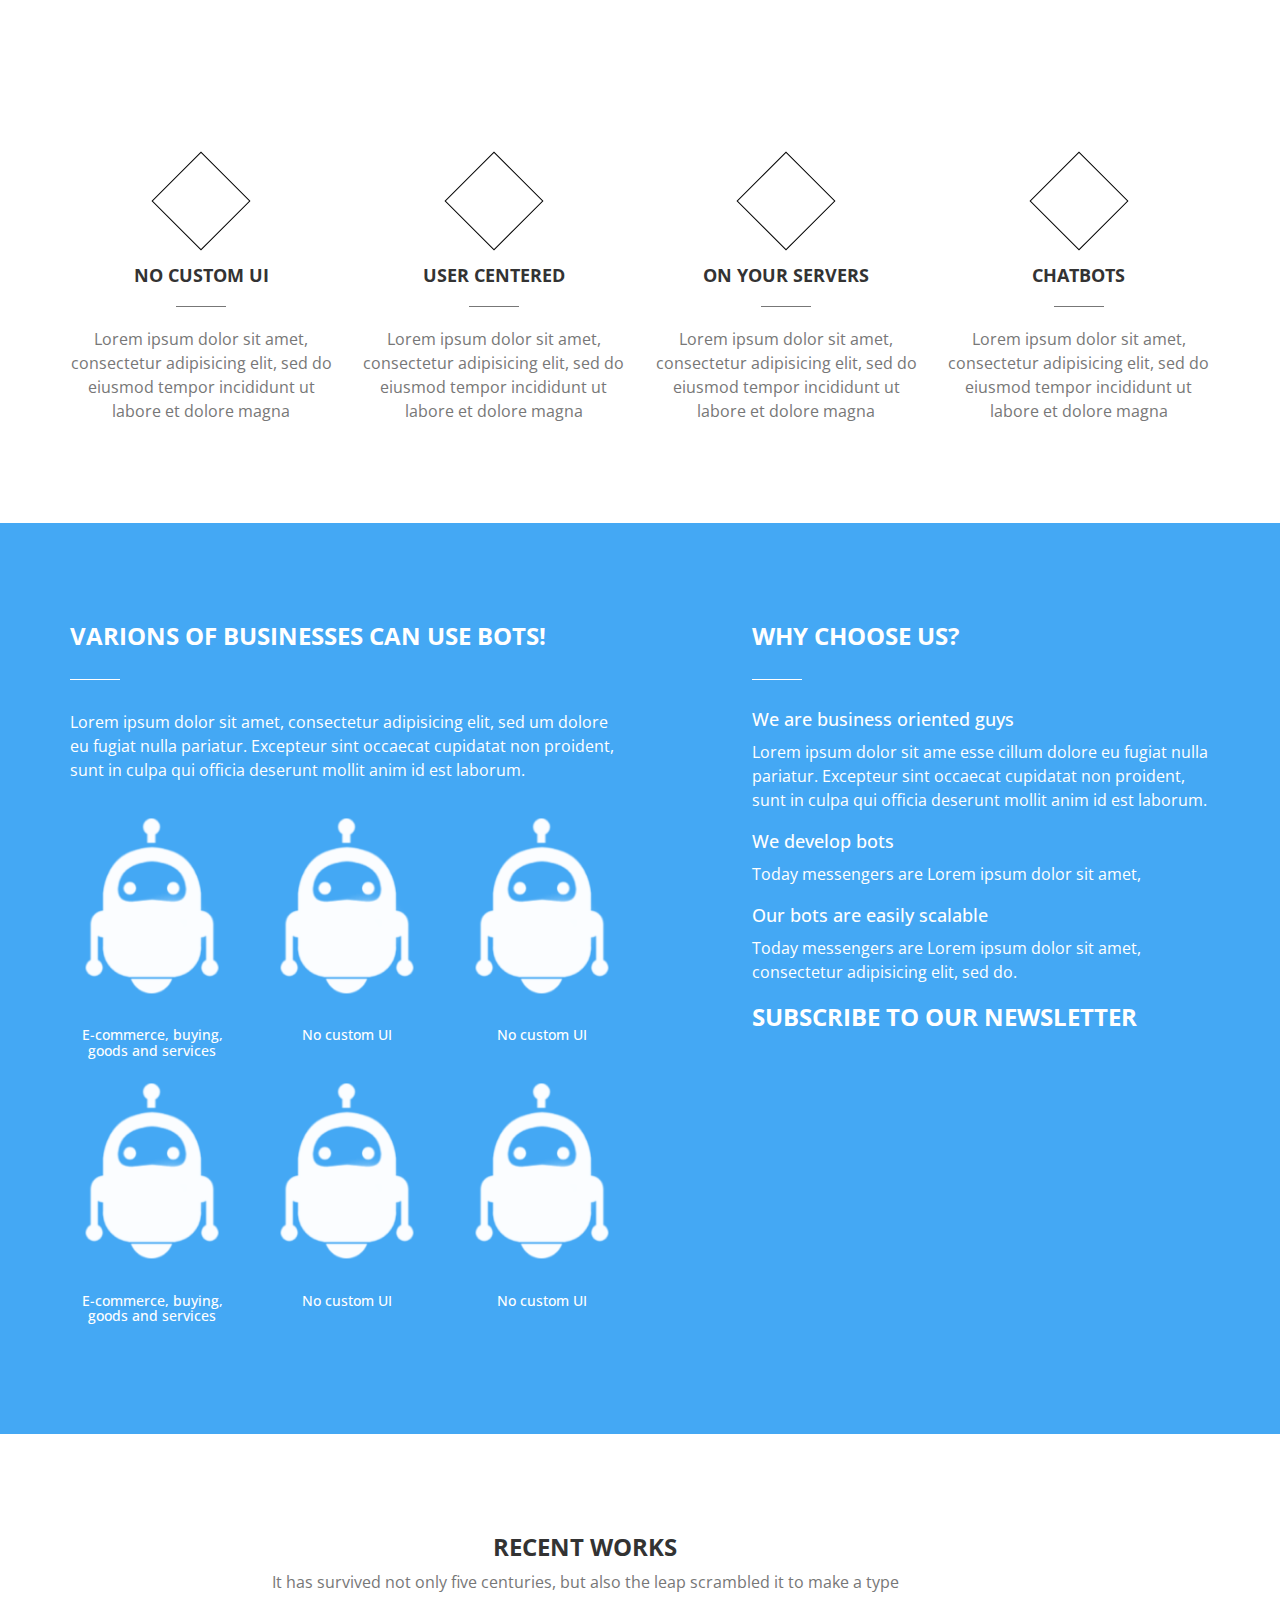
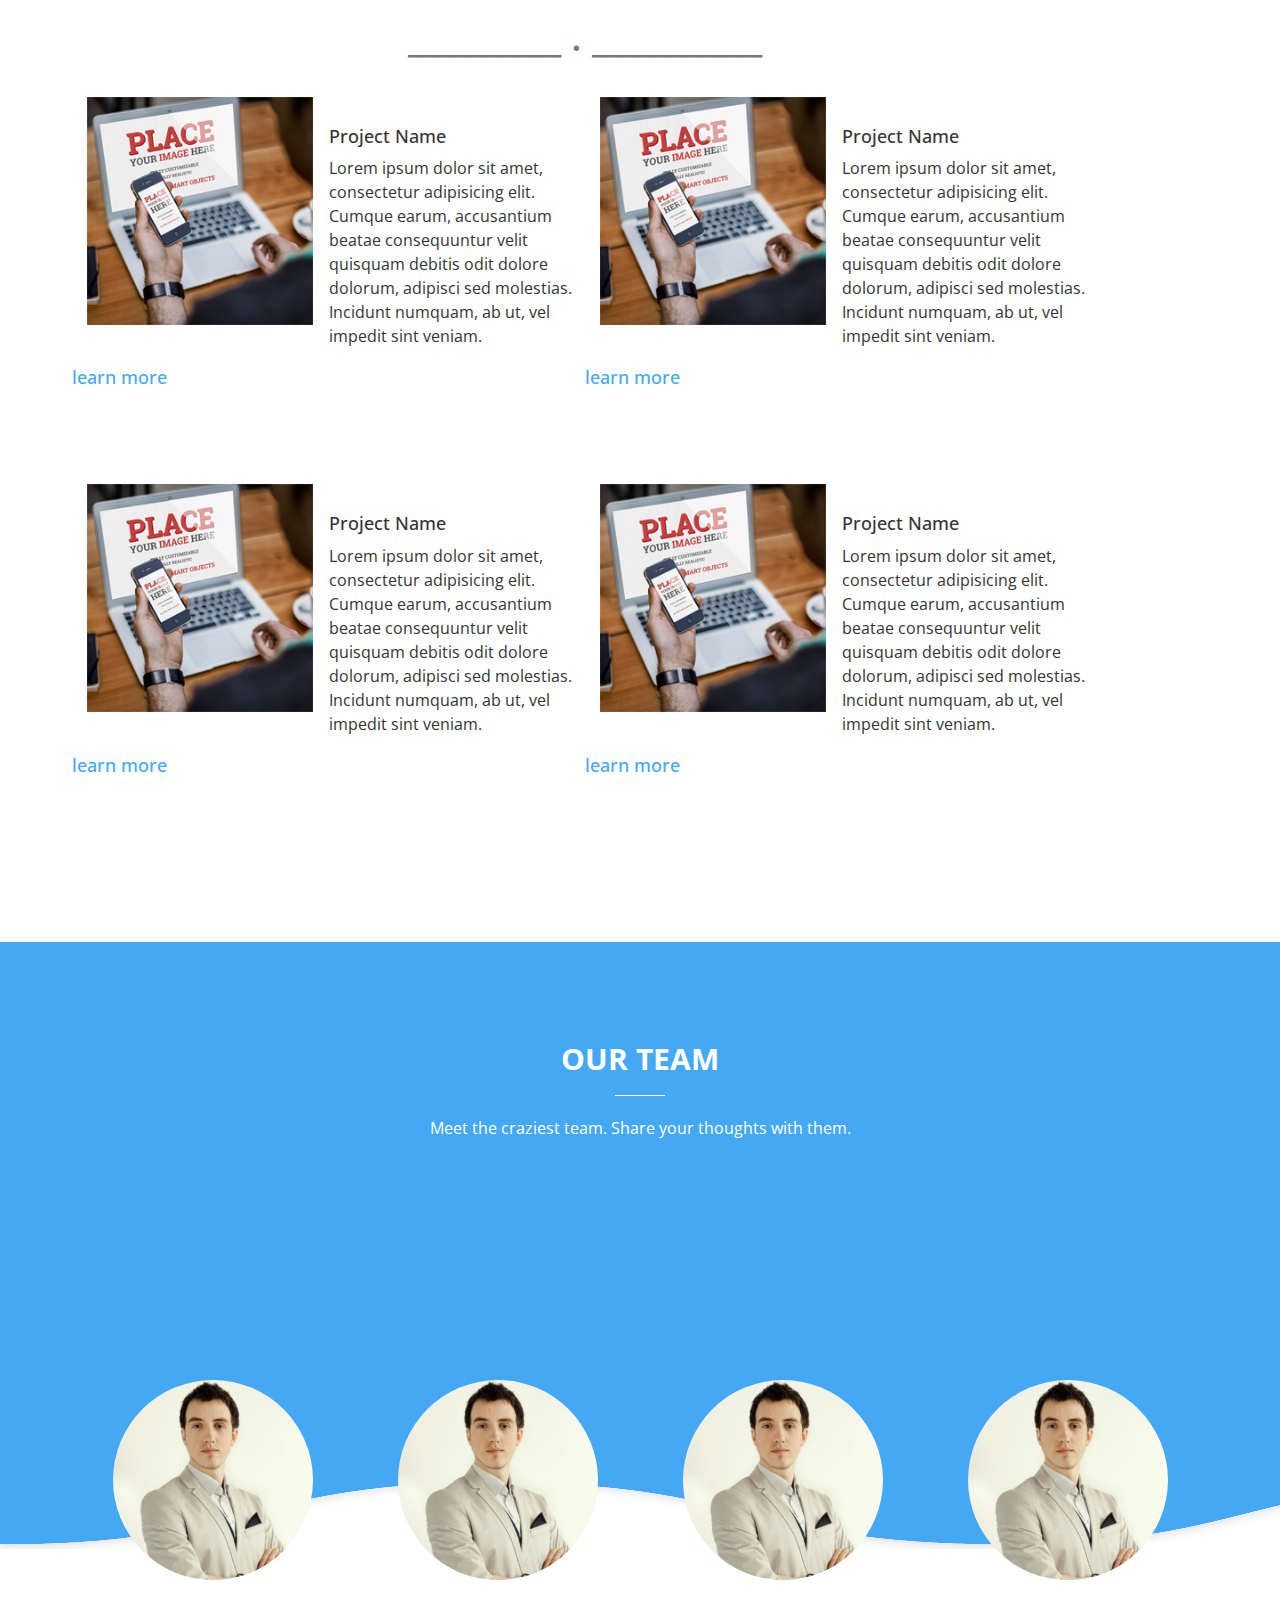
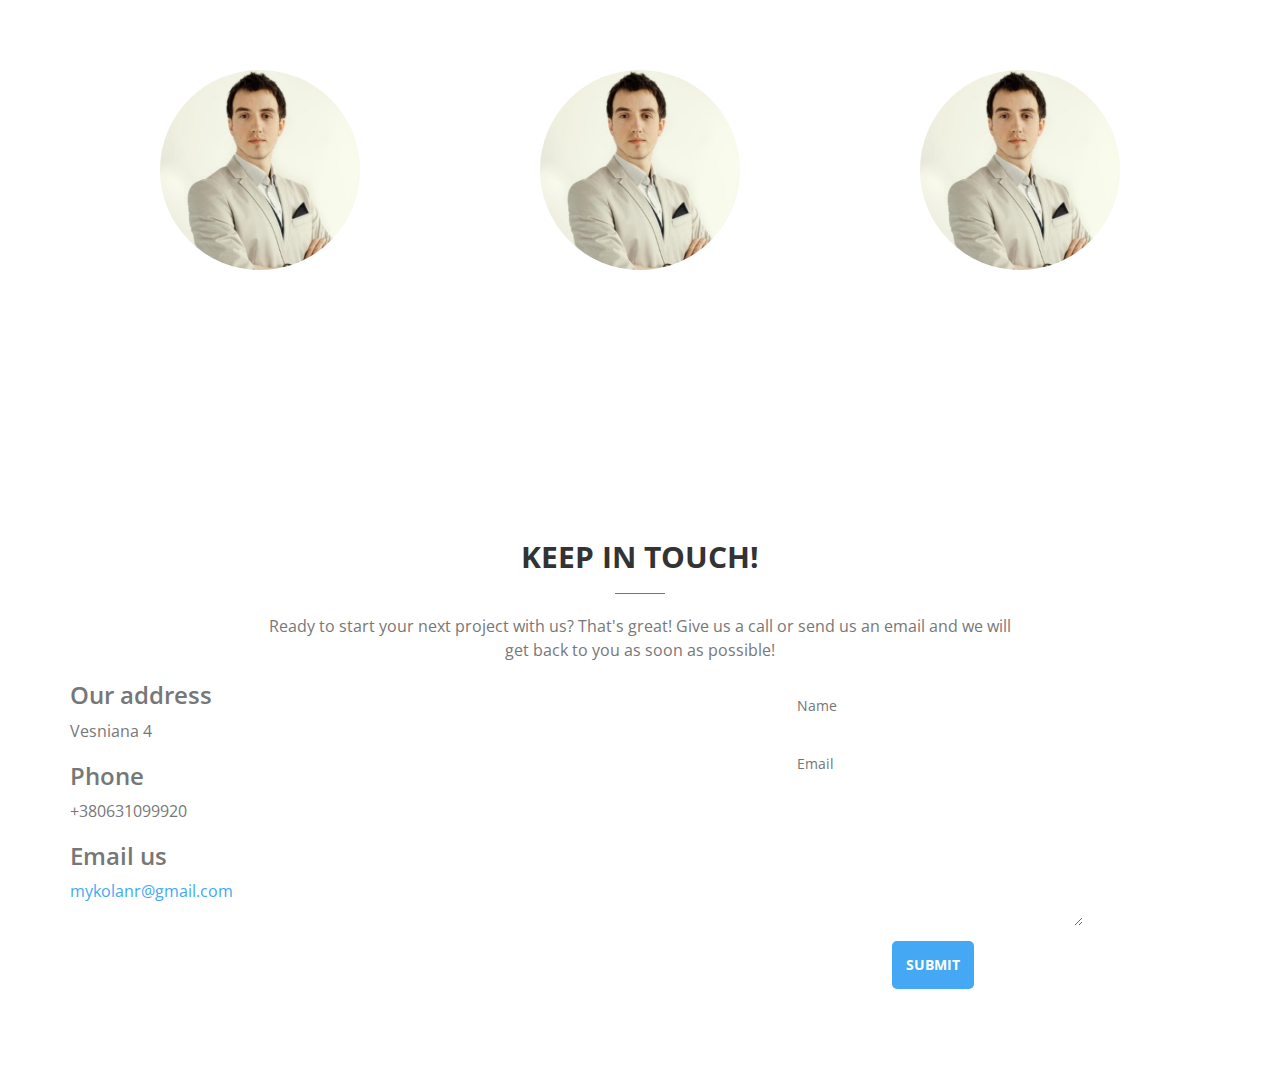
==== commit 994c537e: "02/10/2016" ====
--- a/Site/index.html
+++ b/Site/index.html
@@ -88,6 +88,13 @@
                     <hr>
                     <p>Open new opportunities for your business with new chatbots applications with help of Botcrew team!</p>
                     <p>Bots are the new apps! Messaging bots interact with users just like a human would do they read and write messages, automate conversations, thansactions or workflows.</p>
+                    <div class="fb-messengermessageus" 
+                      messenger_app_id="APP_ID" 
+                      page_id="PAGE_ID"
+                      color="blue"
+                      size="standard" >
+                    </div>
+
                     <div class="btn fb-messengermessageus" messenger_app_id="532160876956612" page_id="325867517606997" color="white" size="xlarge"> </div>
                 </div>
                 <div class="col-md-4">
@@ -255,56 +262,63 @@
                                 Category
                             </div>
                             <div class="project-name">
-                                Project Name
-                            </div>
-                        </div>
-                    </div>
-                </a>
+                                <h4>Project Name</h4>
+                                <p>Lorem ipsum dolor sit amet, consectetur adipisicing elit. Cumque earum, accusantium beatae consequuntur velit quisquam debitis odit dolore dolorum, adipisci sed molestias. Incidunt numquam, ab ut, vel impedit sint veniam.</p>
+                                <a href=""><h4>learn more</h4></a>
+                            </div>
+                        </div>
+                    </div>
             </div>
             <div class="col-lg-6 col-sm-6 portfolio-item-right">
-                <a href="https://mykolat.github.io/botsCrew/#" class="portfolio-box">
-                    <img src="./img/2.jpg" class="img-responsive" alt="">
+               <div class="col-lg-6">
+                    <img src="./img/1.jpg" class="img-responsive" alt="">
+                </div>
                     <div class="portfolio-box-caption">
                         <div class="portfolio-box-caption-content">
                             <div class="project-category text-faded">
                                 Category
                             </div>
                             <div class="project-name">
-                                Project Name
-                            </div>
-                        </div>
-                    </div>
-                </a>
+                                <h4>Project Name</h4>
+                                <p>Lorem ipsum dolor sit amet, consectetur adipisicing elit. Cumque earum, accusantium beatae consequuntur velit quisquam debitis odit dolore dolorum, adipisci sed molestias. Incidunt numquam, ab ut, vel impedit sint veniam.</p>
+                                <a href=""><h4>learn more</h4></a>
+                            </div>
+                        </div>
+                    </div>
             </div>
             <div class="col-lg-6 col-sm-6 portfolio-item-left">
-                <a href="https://mykolat.github.io/botsCrew/#" class="portfolio-box">
-                    <img src="./img/3.jpg" class="img-responsive" alt="">
+                <div class="col-lg-6">
+                    <img src="./img/1.jpg" class="img-responsive" alt="">
+                </div>
                     <div class="portfolio-box-caption">
                         <div class="portfolio-box-caption-content">
                             <div class="project-category text-faded">
                                 Category
                             </div>
                             <div class="project-name">
-                                Project Name
-                            </div>
-                        </div>
-                    </div>
-                </a>
+                                <h4>Project Name</h4>
+                                <p>Lorem ipsum dolor sit amet, consectetur adipisicing elit. Cumque earum, accusantium beatae consequuntur velit quisquam debitis odit dolore dolorum, adipisci sed molestias. Incidunt numquam, ab ut, vel impedit sint veniam.</p>
+                                <a href=""><h4>learn more</h4></a>
+                            </div>
+                        </div>
+                    </div>
             </div>
             <div class="col-lg-6 col-sm-6 portfolio-item-right">
-                <a href="https://mykolat.github.io/botsCrew/#" class="portfolio-box">
-                    <img src="./img/4.jpg" class="img-responsive" alt="">
+               <div class="col-lg-6">
+                    <img src="./img/1.jpg" class="img-responsive" alt="">
+                </div>
                     <div class="portfolio-box-caption">
                         <div class="portfolio-box-caption-content">
                             <div class="project-category text-faded">
                                 Category
                             </div>
                             <div class="project-name">
-                                Project Name
-                            </div>
-                        </div>
-                    </div>
-                </a>
+                                <h4>Project Name</h4>
+                                <p>Lorem ipsum dolor sit amet, consectetur adipisicing elit. Cumque earum, accusantium beatae consequuntur velit quisquam debitis odit dolore dolorum, adipisci sed molestias. Incidunt numquam, ab ut, vel impedit sint veniam.</p>
+                                <a href=""><h4>learn more</h4></a>
+                            </div>
+                        </div>
+                    </div>
             </div>
            
         </div>
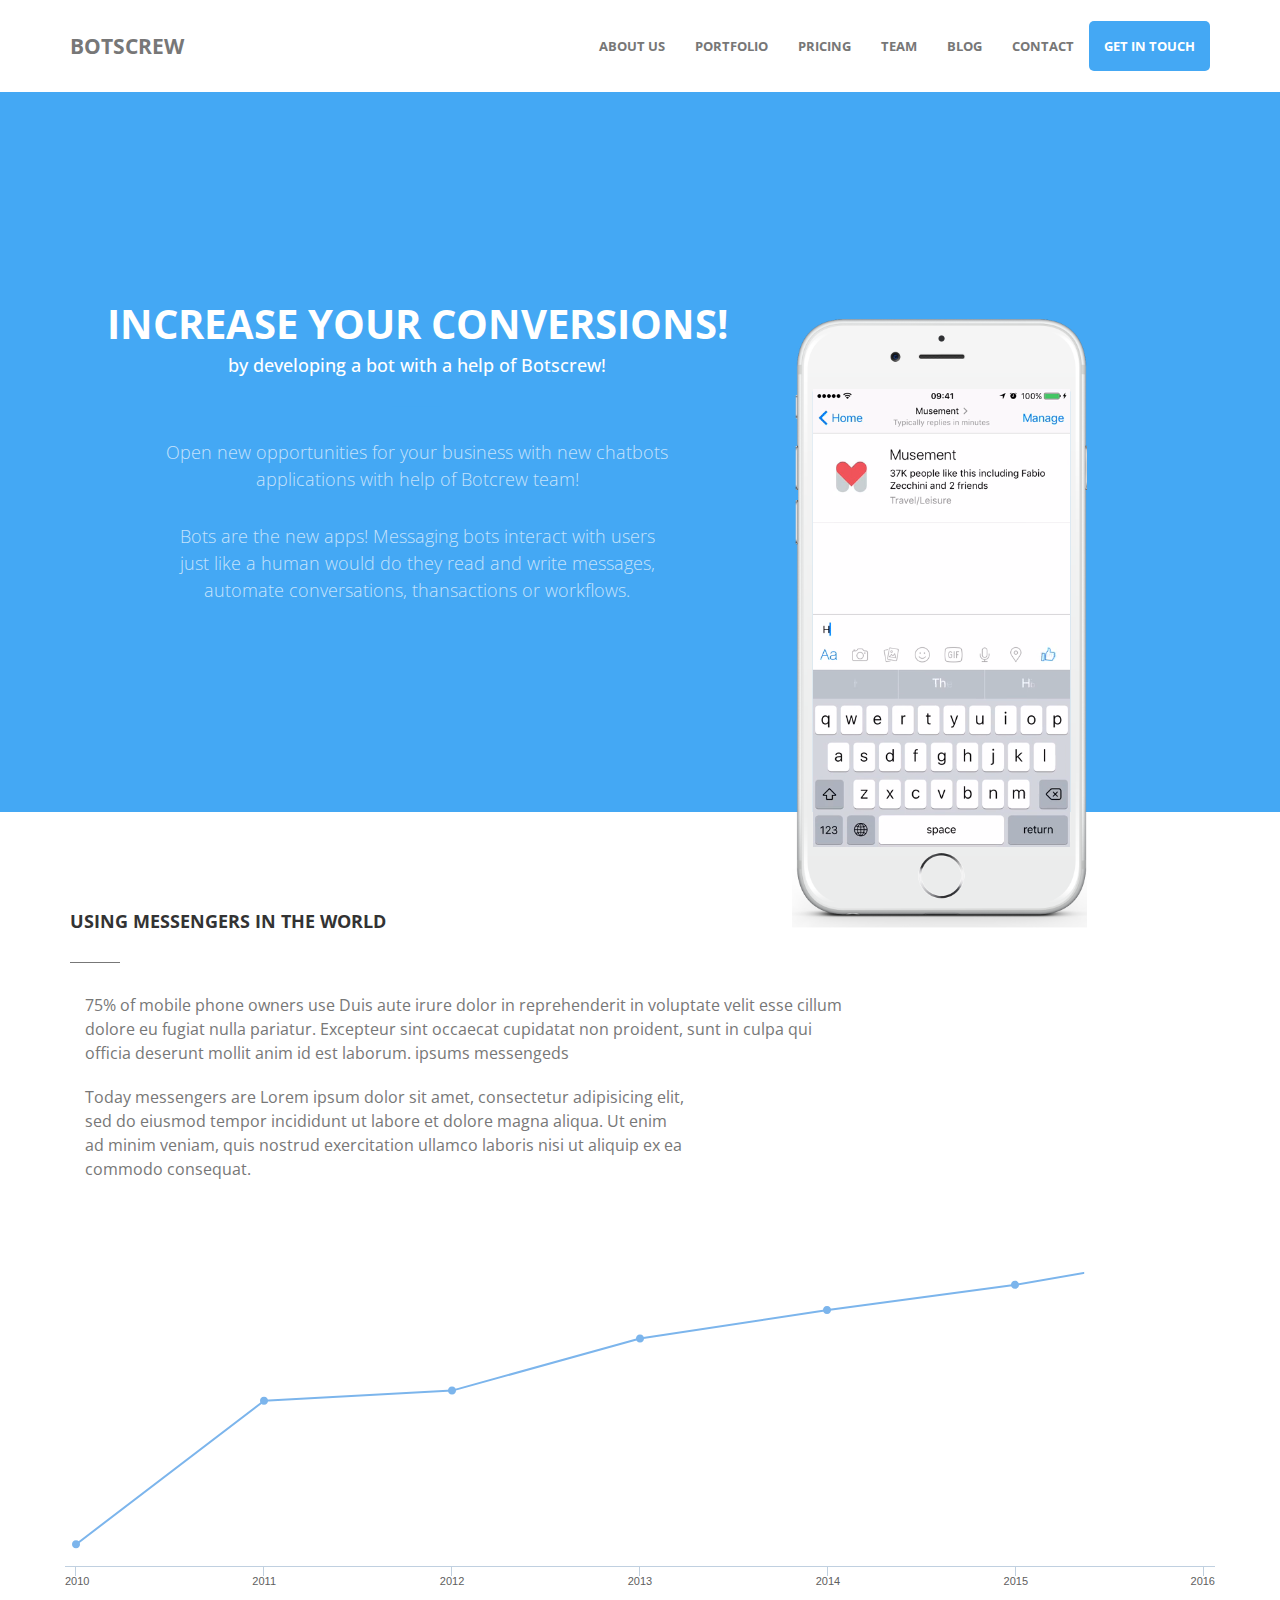
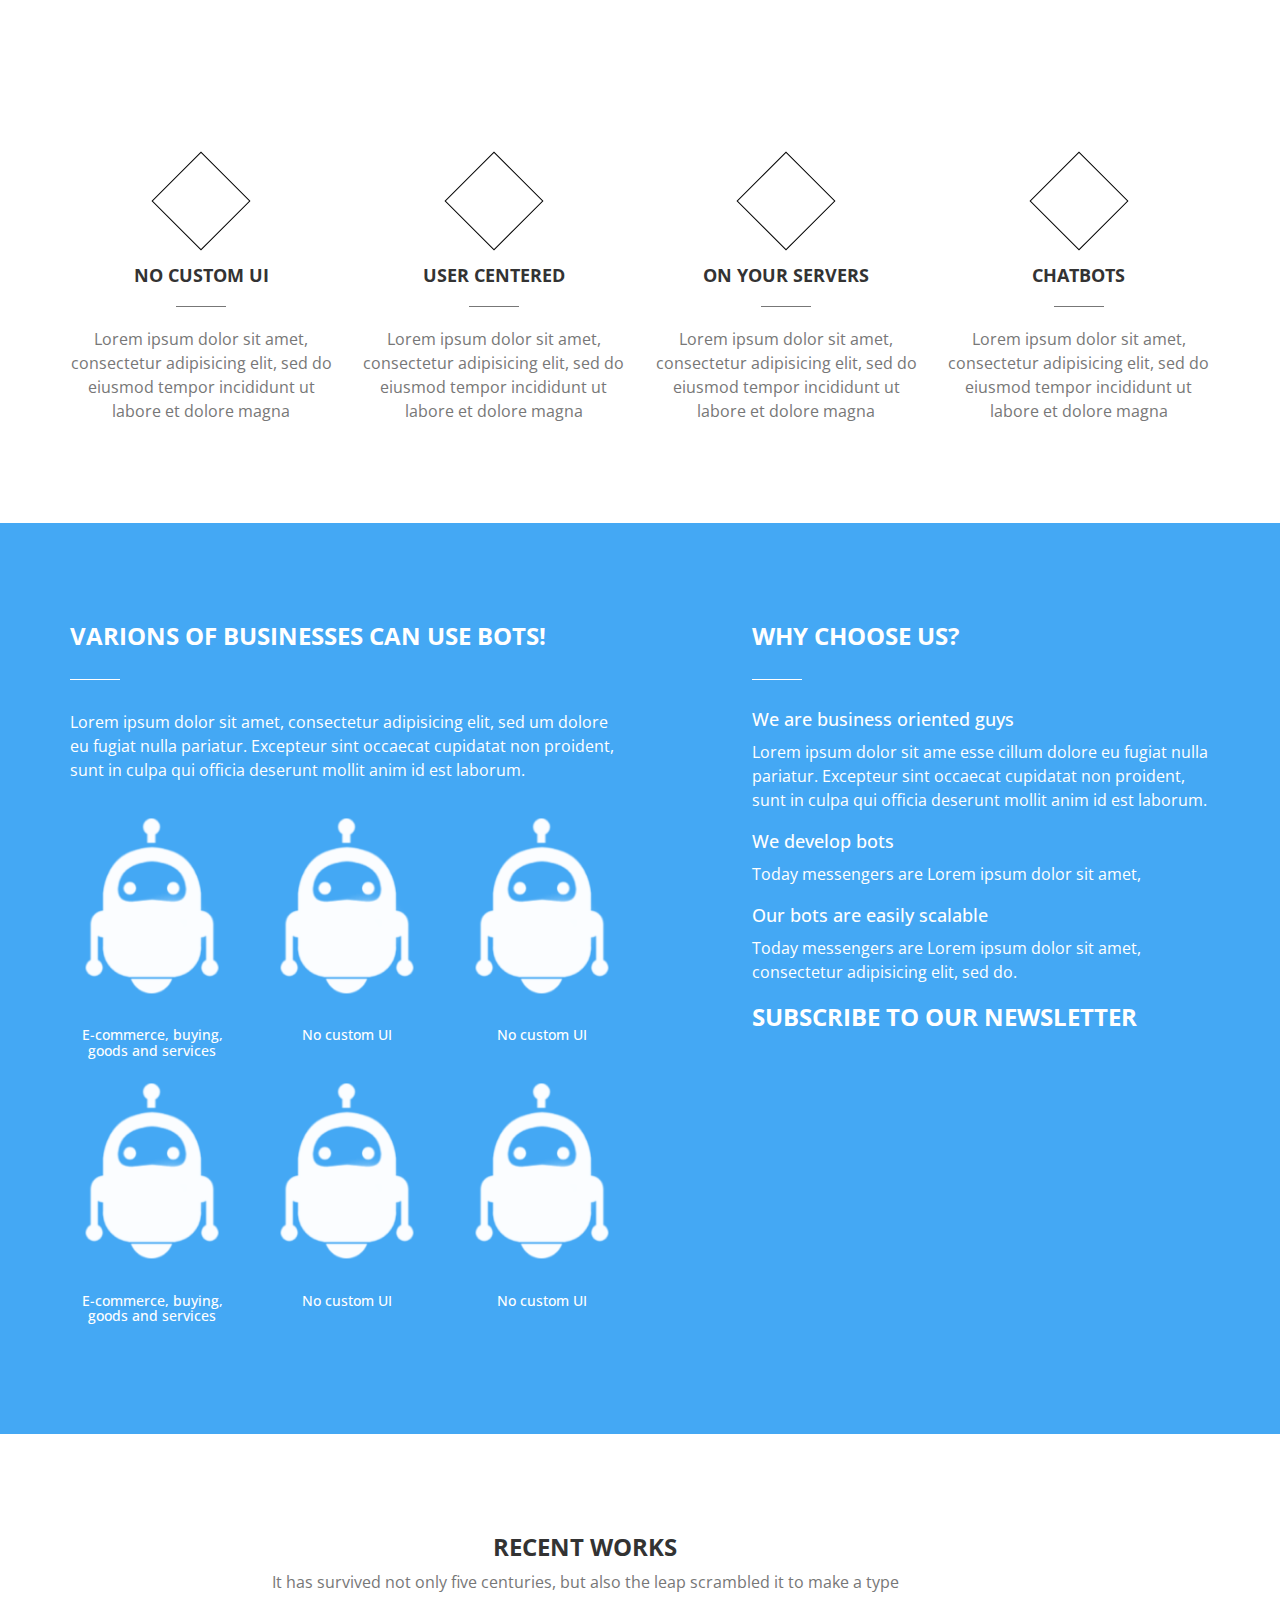
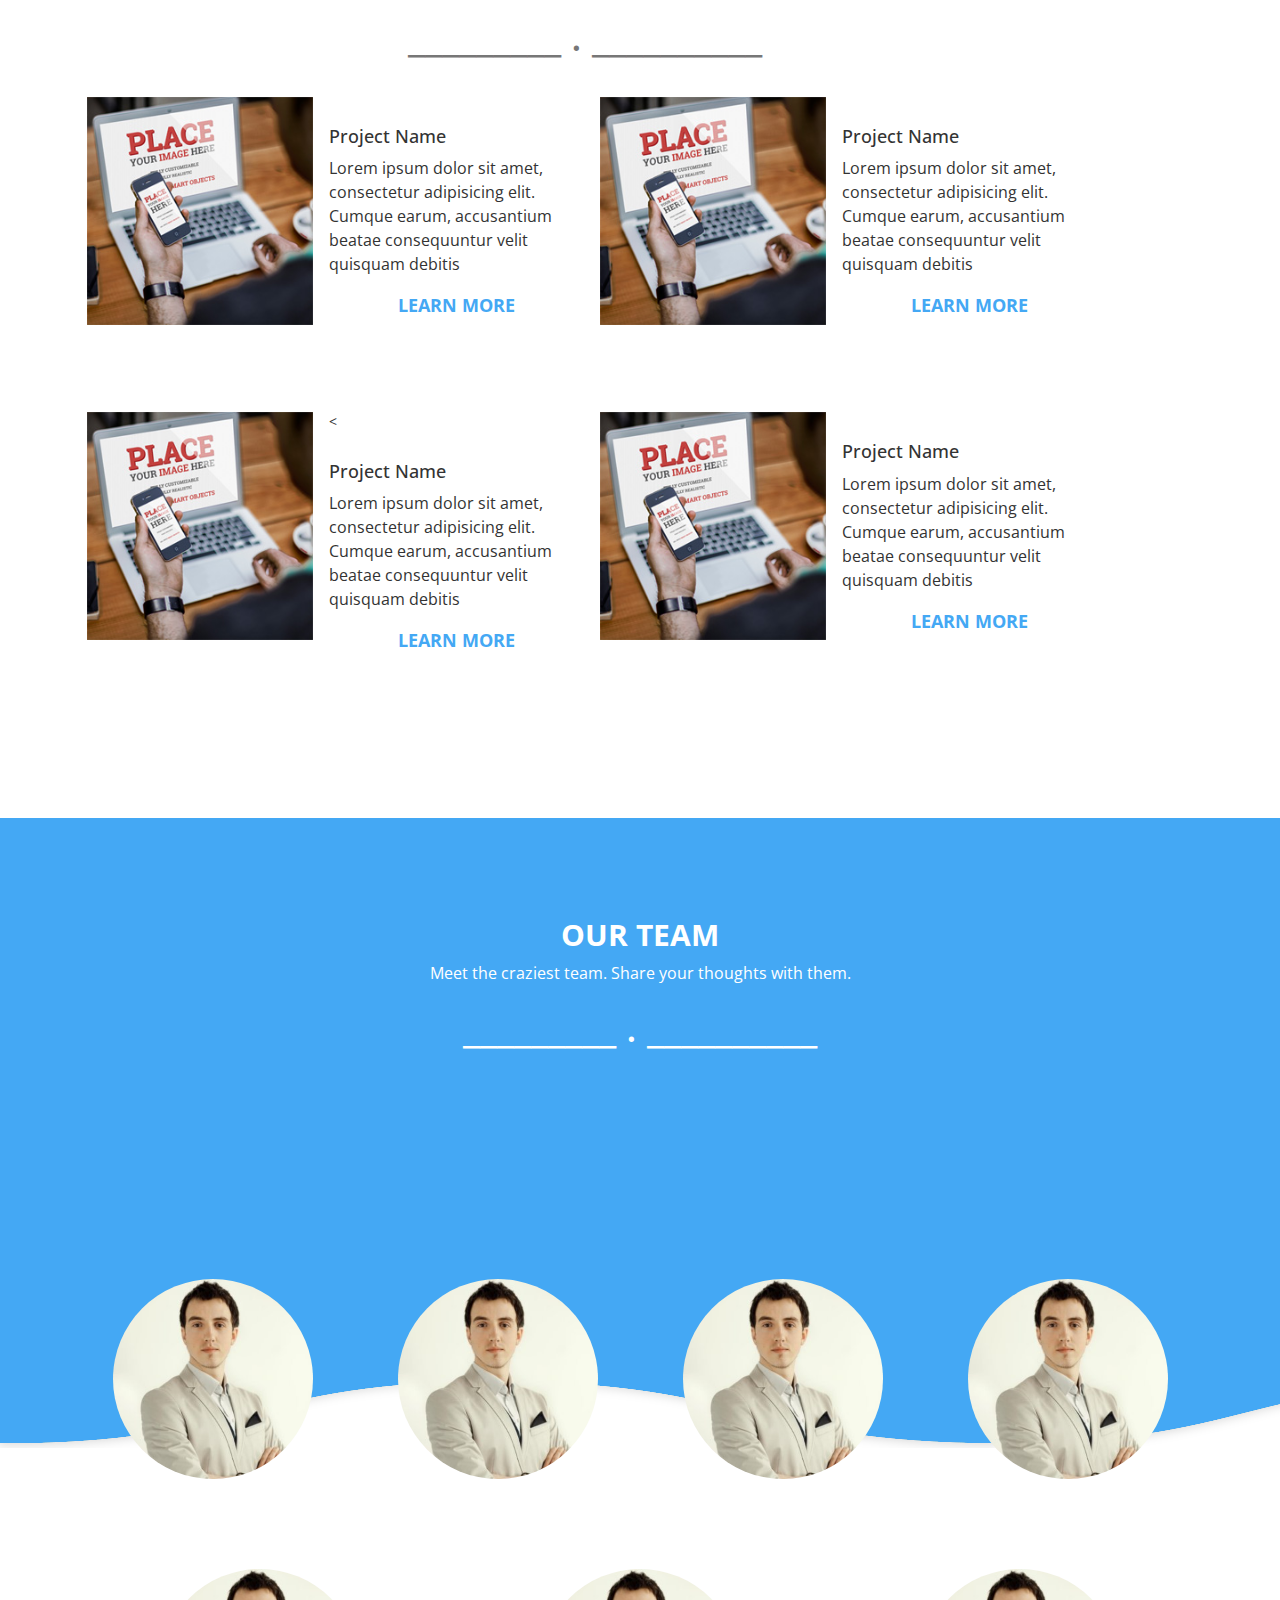
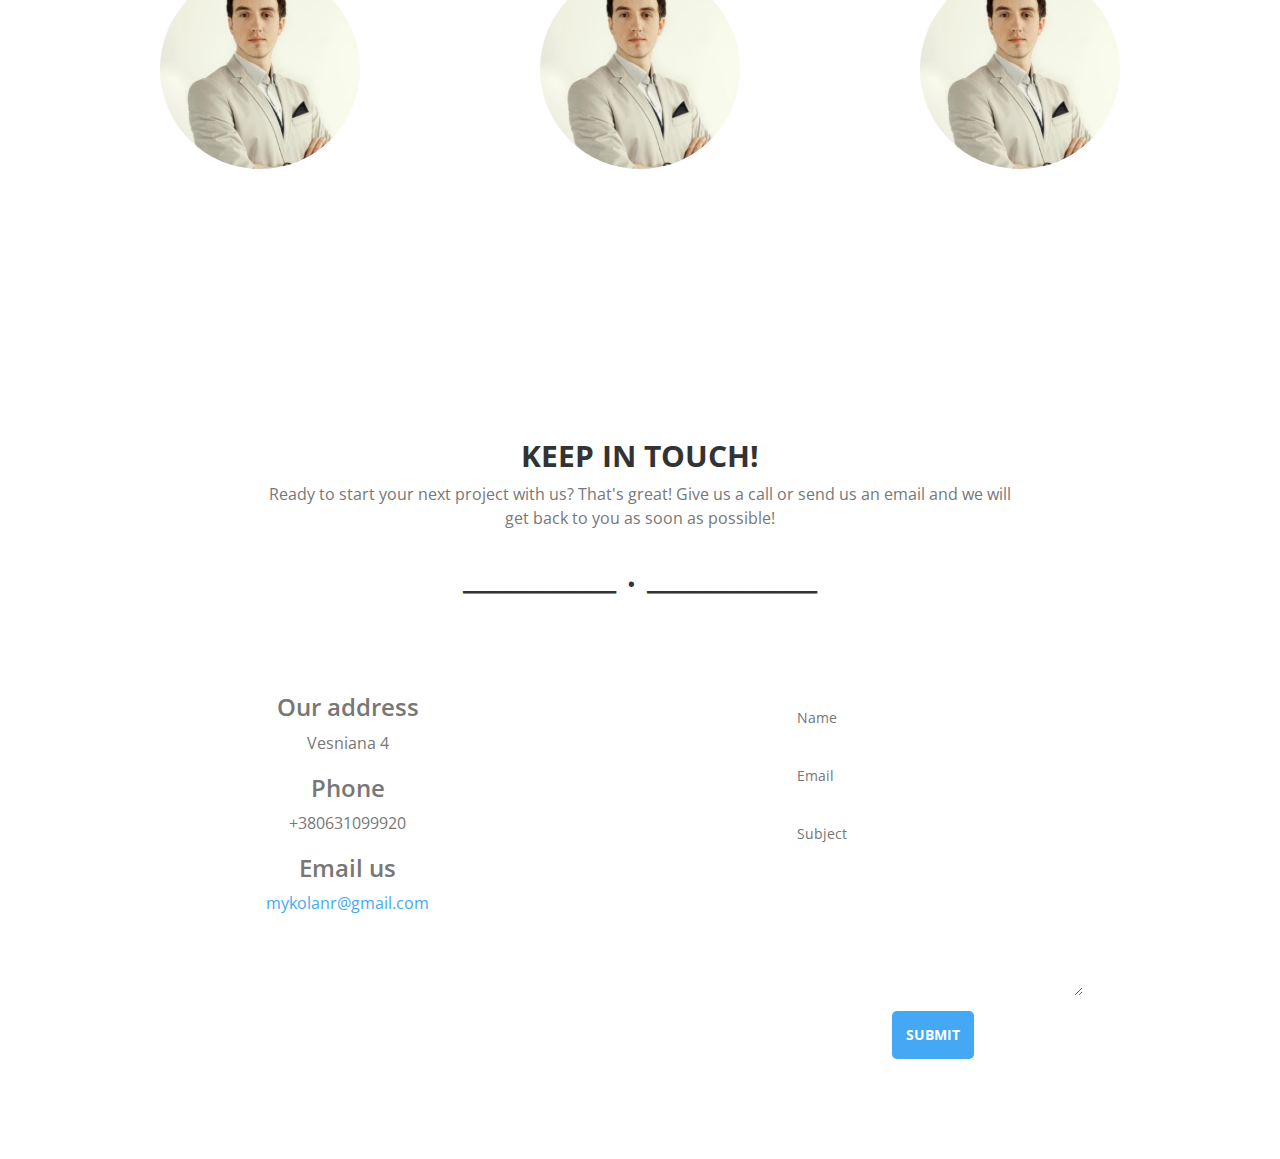
==== commit 17d1d863: "04/10/2016" ====
--- a/Site/index.html
+++ b/Site/index.html
@@ -1,5 +1,5 @@
 <!DOCTYPE html>
-<!-- saved from url=(0035)https://mykolat.github.io/botsCrew/ -->
+
 <html lang="en"><head><meta http-equiv="Content-Type" content="text/html; charset=UTF-8">
 
     
@@ -82,7 +82,7 @@
     <div class="container">
         <div class="header-content row">
             <div class="header-content-inner container">
-                <div class="col-md-7">
+                <div class="col-md-7 pull-down">
                     <h1 style="font-size: 40px;">INCREASE YOUR CONVERSIONS!</h1>
                     <h4>by developing a  bot with a help of Botscrew!</h4>
                     <hr>
@@ -263,14 +263,14 @@
                             </div>
                             <div class="project-name">
                                 <h4>Project Name</h4>
-                                <p>Lorem ipsum dolor sit amet, consectetur adipisicing elit. Cumque earum, accusantium beatae consequuntur velit quisquam debitis odit dolore dolorum, adipisci sed molestias. Incidunt numquam, ab ut, vel impedit sint veniam.</p>
-                                <a href=""><h4>learn more</h4></a>
+                                <p>Lorem ipsum dolor sit amet, consectetur adipisicing elit. Cumque earum, accusantium beatae consequuntur velit quisquam debitis</p>
+                                <a href=""><h4 class="text-center text-uppercase"><b>learn more</b></h4></a>
                             </div>
                         </div>
                     </div>
             </div>
             <div class="col-lg-6 col-sm-6 portfolio-item-right">
-               <div class="col-lg-6">
+                 <div class="col-lg-6">
                     <img src="./img/1.jpg" class="img-responsive" alt="">
                 </div>
                     <div class="portfolio-box-caption">
@@ -280,14 +280,14 @@
                             </div>
                             <div class="project-name">
                                 <h4>Project Name</h4>
-                                <p>Lorem ipsum dolor sit amet, consectetur adipisicing elit. Cumque earum, accusantium beatae consequuntur velit quisquam debitis odit dolore dolorum, adipisci sed molestias. Incidunt numquam, ab ut, vel impedit sint veniam.</p>
-                                <a href=""><h4>learn more</h4></a>
+                                <p>Lorem ipsum dolor sit amet, consectetur adipisicing elit. Cumque earum, accusantium beatae consequuntur velit quisquam debitis</p>
+                                <a href=""><h4 class="text-center text-uppercase"><b>learn more</b></h4></a>
                             </div>
                         </div>
                     </div>
             </div>
             <div class="col-lg-6 col-sm-6 portfolio-item-left">
-                <div class="col-lg-6">
+                < <div class="col-lg-6">
                     <img src="./img/1.jpg" class="img-responsive" alt="">
                 </div>
                     <div class="portfolio-box-caption">
@@ -297,8 +297,8 @@
                             </div>
                             <div class="project-name">
                                 <h4>Project Name</h4>
-                                <p>Lorem ipsum dolor sit amet, consectetur adipisicing elit. Cumque earum, accusantium beatae consequuntur velit quisquam debitis odit dolore dolorum, adipisci sed molestias. Incidunt numquam, ab ut, vel impedit sint veniam.</p>
-                                <a href=""><h4>learn more</h4></a>
+                                <p>Lorem ipsum dolor sit amet, consectetur adipisicing elit. Cumque earum, accusantium beatae consequuntur velit quisquam debitis</p>
+                                <a href=""><h4 class="text-center text-uppercase"><b>learn more</b></h4></a>
                             </div>
                         </div>
                     </div>
@@ -314,8 +314,8 @@
                             </div>
                             <div class="project-name">
                                 <h4>Project Name</h4>
-                                <p>Lorem ipsum dolor sit amet, consectetur adipisicing elit. Cumque earum, accusantium beatae consequuntur velit quisquam debitis odit dolore dolorum, adipisci sed molestias. Incidunt numquam, ab ut, vel impedit sint veniam.</p>
-                                <a href=""><h4>learn more</h4></a>
+                                <p>Lorem ipsum dolor sit amet, consectetur adipisicing elit. Cumque earum, accusantium beatae consequuntur velit quisquam debitis</p>
+                                <a href=""><h4 class="text-center text-uppercase"><b>learn more</b></h4></a>
                             </div>
                         </div>
                     </div>
@@ -329,9 +329,9 @@
     <div class="container">
         <!-- <div class="row"> -->
         <div class="col-lg-8 col-lg-offset-2 text-center">
-            <h2 class="section-heading">Our team</h2>
-            <hr class="light light--inverse">
+            <h2 class="section-heading">Our team</h2>           
             <p>Meet the craziest team. Share your thoughts with them.</p>
+            <h1 class="text-center light light--inverse"> _________  .   __________</h1> 
         </div>
         <!-- </div> -->
     </div>
@@ -440,11 +440,12 @@
         <div class="row">
             <div class="col-lg-8 col-lg-offset-2 text-center">
                 <h2 class="section-heading">Keep In Touch!</h2>
-                <hr class="light">
+                
                 <p class="text-muted">Ready to start your next project with us? That's great! Give us a call or send us an email and we will get back to you as soon as possible!</p>
+                <h1 class="text-center light light--inverse"> _________  .   __________</h1> 
             </div>
             <div class="text-muted">
-                <div class="col-lg-6">
+                <div class="col-lg-6 text-center pull-down">
                     <h3 class="section-heading section-heading--muted">Our address</h3>
                     <p>Vesniana 4</p>
                     <h3 class="section-heading section-heading--muted">Phone</h3>
@@ -452,9 +453,11 @@
                     <h3 class="section-heading section-heading--muted">Email us</h3>
                     <p> <a href="mailto:mykolanr@gmail.com">mykolanr@gmail.com</a> </p>
                 </div>
-                <div class="col-lg-6"> <form action="https://mykolat.github.io/botsCrew/post" data-sending="sumbmiting.." data-sent="Thanks, we will contact you soon" data-submit="submit" data-error="Error" data-email="mykolanr@gmail.com" class="center-block form-stacked">
+                <div class="col-lg-6 text-center pull-down"> 
+    <form action="https://mykolat.github.io/botsCrew/post" data-sending="sumbmiting.." data-sent="Thanks, we will contact you soon" data-submit="submit" data-error="Error" data-email="mykolanr@gmail.com" class="center-block form-stacked">
     <input type="text" name="usrname" class="field-light" placeholder="Name">
     <input type="email" name="email" class="field-light" placeholder="Email">
+    <input type="text" name="subject" class="field-light" placeholder="Subject">
     <textarea type="text" name="message" class="field-light" rows="5" placeholder="Message"> </textarea>
     <!-- <input type="text" name="_gotcha" style="display:none" /> -->
     <button type="submit" class="center-block btn btn-primary button special">submit</button>
@@ -479,27 +482,6 @@
 
 
 
-<!-- <script>
-    window.fbAsyncInit = function() {
-        FB.init({
-            appId: "532160876956612",
-            xfbml: true,
-            version: "v2.6"
-        });
-    };
-    (function(d, s, id) {
-        var js, fjs = d.getElementsByTagName(s)[0];
-        if (d.getElementById(id)) {
-            return;
-        }
-        js = d.createElement(s);
-        js.id = id;
-        js.src = "//connect.facebook.net/en_US/sdk.js";
-        fjs.parentNode.insertBefore(js, fjs);
-    }(document, 'script', 'facebook-jssdk'));
-</script> -->
-
-
-
-
-</body></html>+</body>
+
+</html>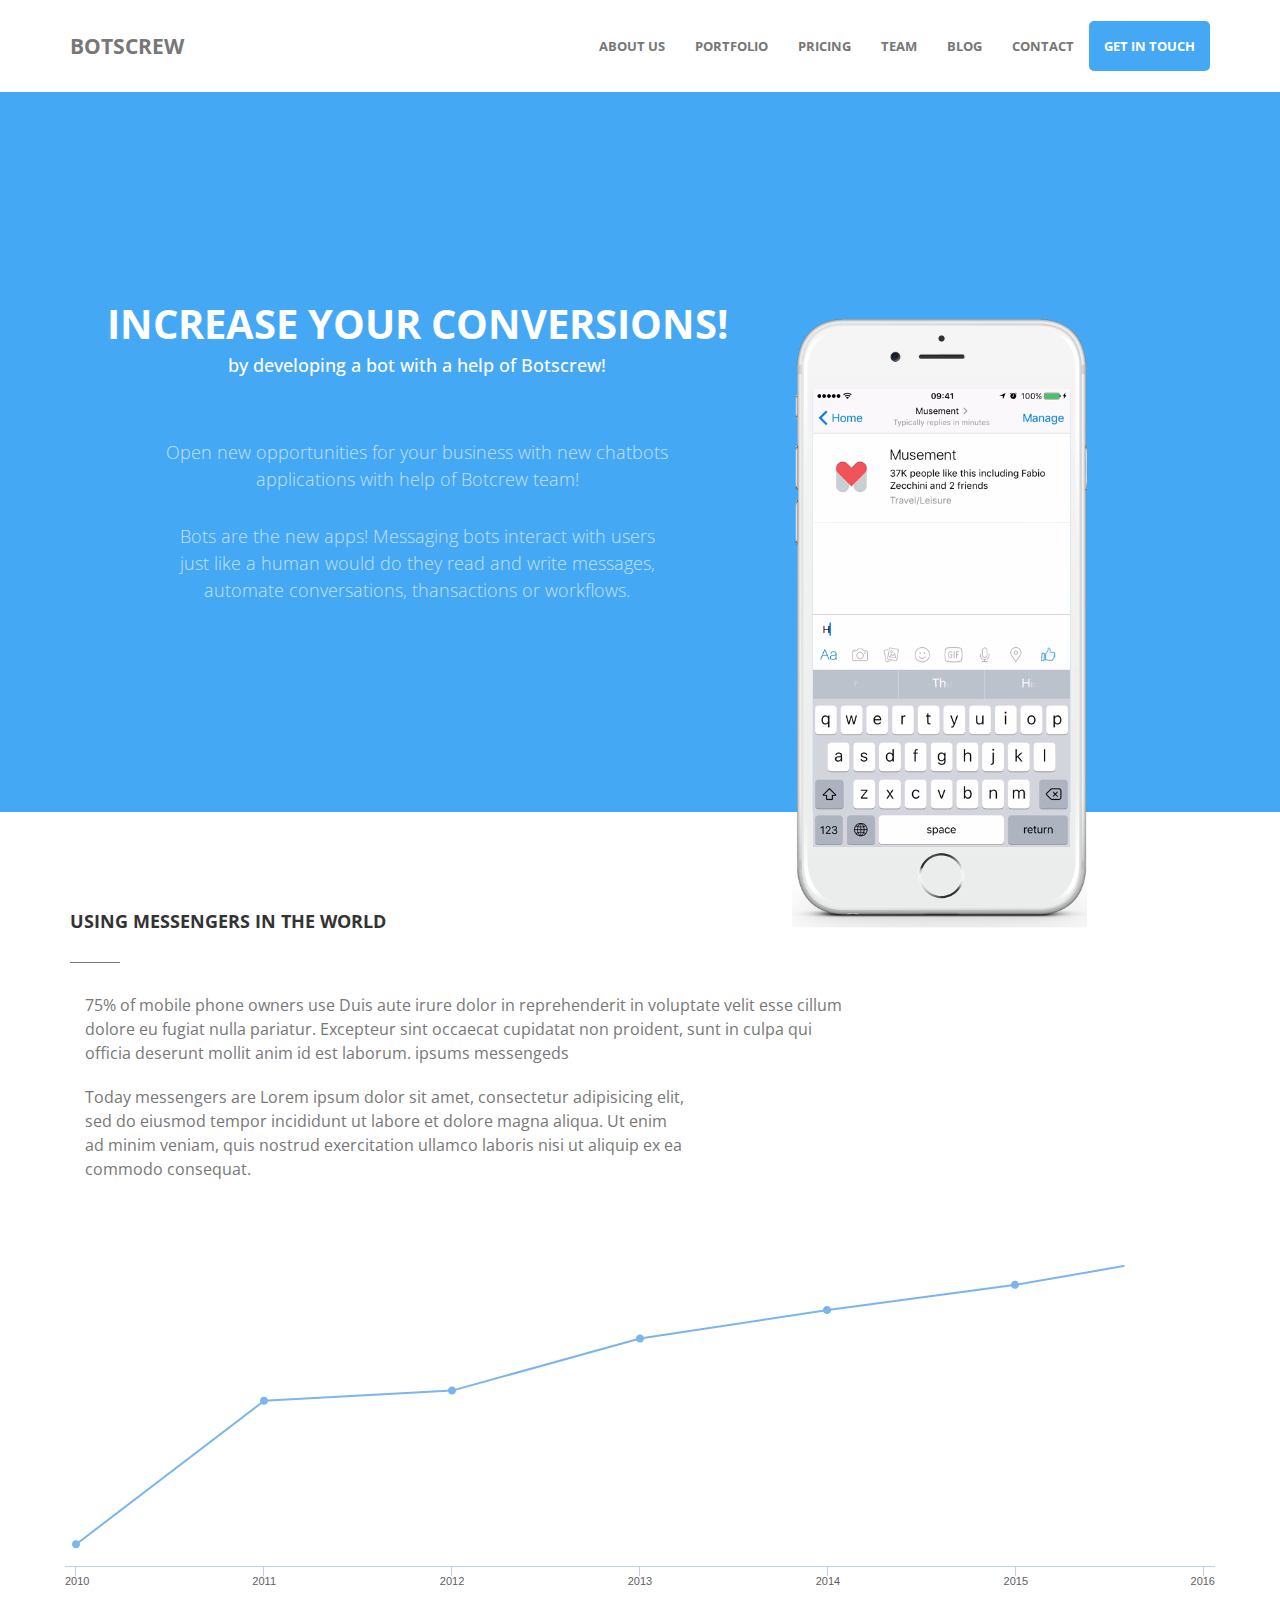
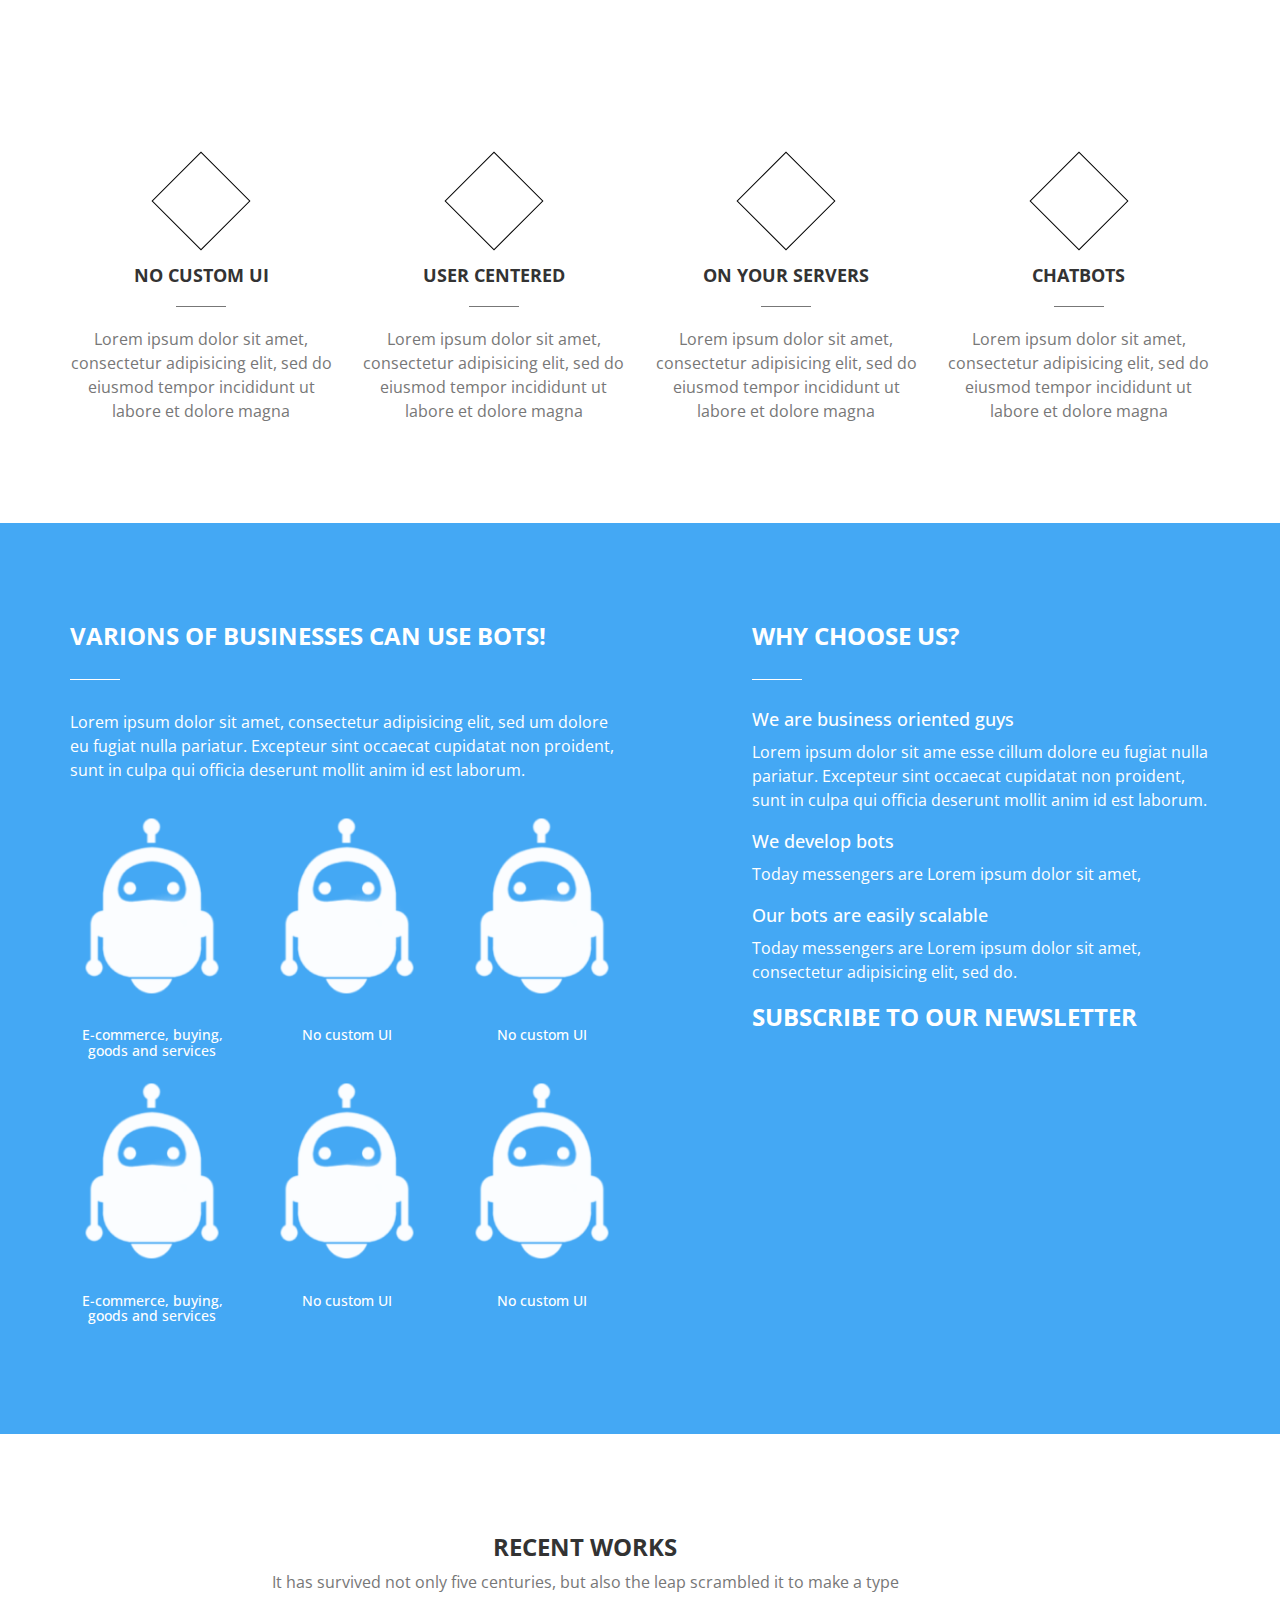
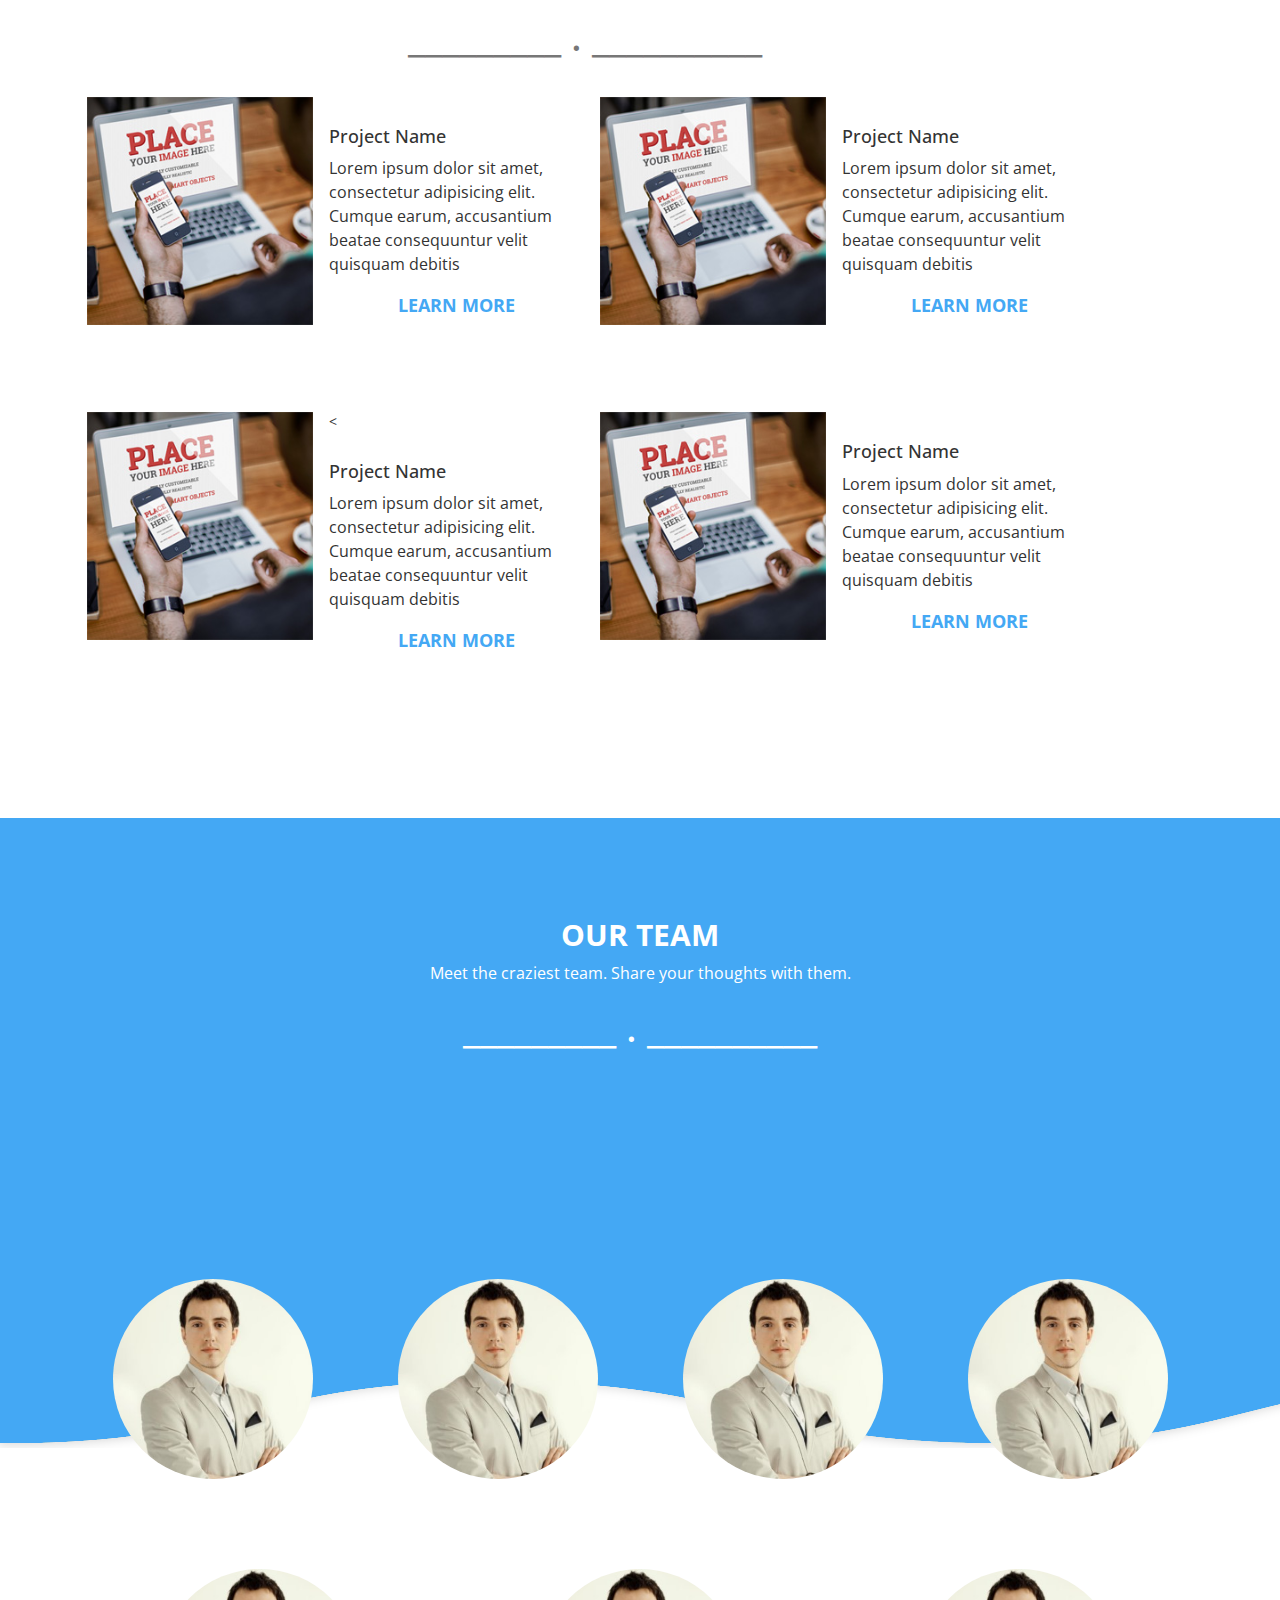
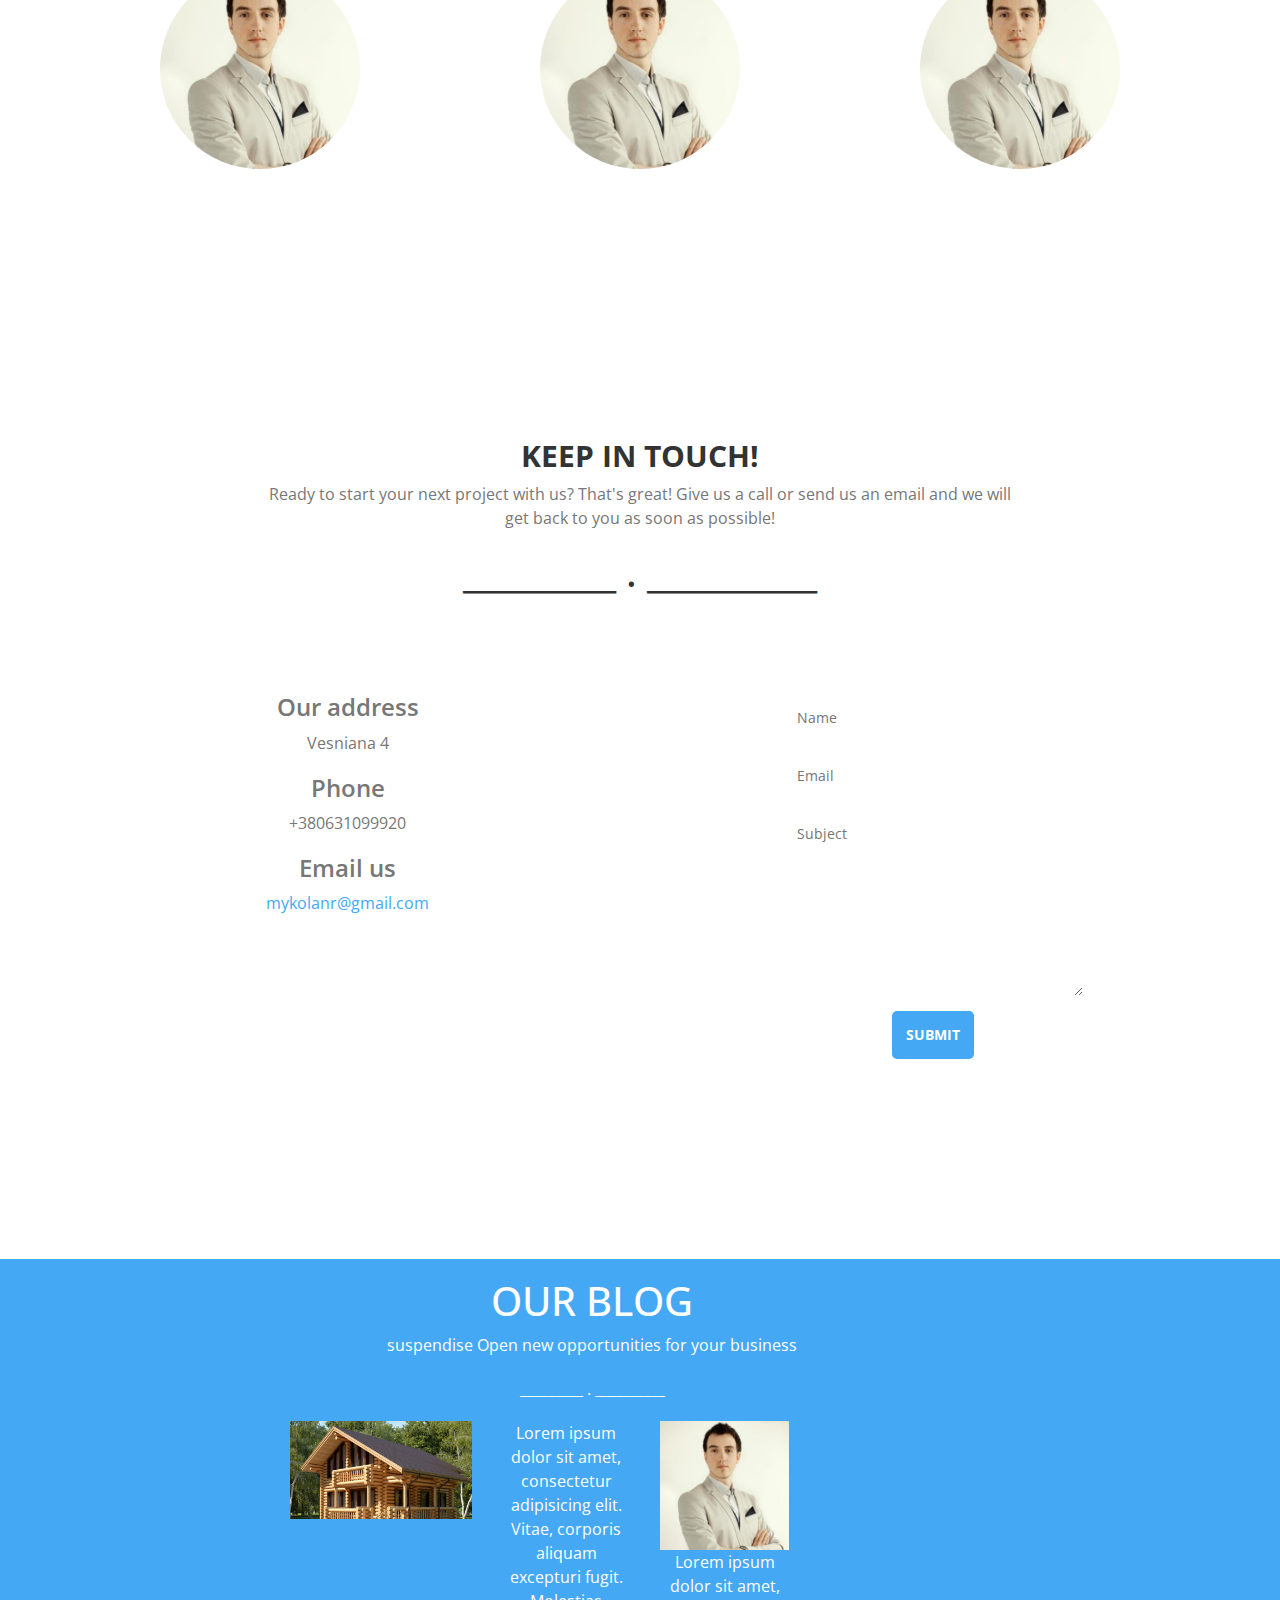
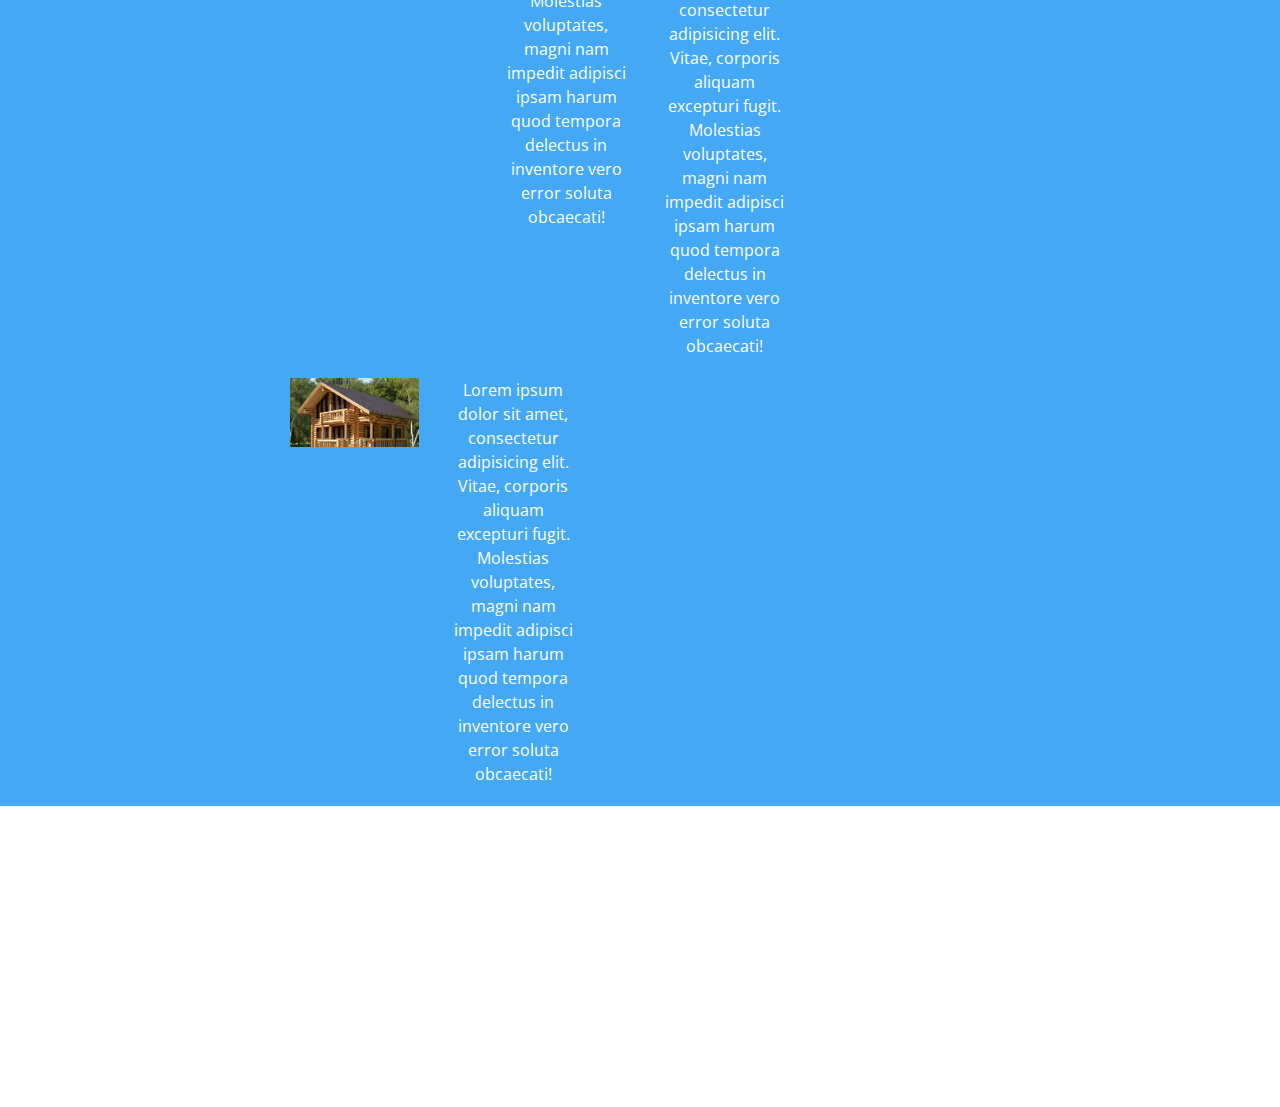
==== commit 5b51537a: "06/10/2016" ====
--- a/Site/index.html
+++ b/Site/index.html
@@ -468,6 +468,61 @@
         </div>
 </div></section>
 
+
+<section id="blog">
+    <footer>   
+      <div class="container">
+        <div class="header-content row">
+            <div class="header-content-inner container">
+
+               <div class="col-lg-7 col-lg-offset-2 text-center">
+                    <h1 class="text-uppercase">our blog</h1>
+                    <p>suspendise Open new opportunities for your business<p>                   
+                    <p>_________  .   __________</p>
+                    
+                            <div class="col-lg-4 col-md-6 text-center">
+                               <img src="img/5.jpg" alt="pic" class="img-responsive">
+                            </div>
+
+
+                            <div class="col-lg-3 col-md-6 text-center">
+                                <p>Lorem ipsum dolor sit amet, consectetur adipisicing elit. Vitae, corporis aliquam excepturi fugit. Molestias voluptates, magni nam impedit adipisci ipsam harum quod tempora delectus in inventore vero error soluta obcaecati!</p>
+                            </div>
+
+                            <div class="col-lg-3 col-md-6 text-center">
+                                <img src="img/ivan.jpg" alt="pic" class="img-responsive">
+                            </div>
+                            
+                            <div class="col-lg-3 col-md-6 text-center">
+                                 <p>Lorem ipsum dolor sit amet, consectetur adipisicing elit. Vitae, corporis aliquam excepturi fugit. Molestias voluptates, magni nam impedit adipisci ipsam harum quod tempora delectus in inventore vero error soluta obcaecati!</p>
+                            </div>
+
+                            <div class="col-lg-3 col-md-6 text-center">
+                               <img src="img/5.jpg" alt="pic" class="img-responsive">
+                            </div>
+
+                            <div class="col-lg-3 col-md-6 text-center">
+                                <p>Lorem ipsum dolor sit amet, consectetur adipisicing elit. Vitae, corporis aliquam excepturi fugit. Molestias voluptates, magni nam impedit adipisci ipsam harum quod tempora delectus in inventore vero error soluta obcaecati!</p>                                
+                            </div>
+                        
+                </div>
+            </div>
+        </div>
+    </footer>
+</section>
+<section id="social-networks"> 
+        <div class="row">   
+        <div class="col-md-offset-4"></div>
+        <div class="col-md-4">
+            
+
+        </div>
+        </div>
+
+</section>
+
+
+
   <!-- jQuery -->
 <script src="./js/jquery.js"></script>
 <!-- Bootstrap Core JavaScript -->
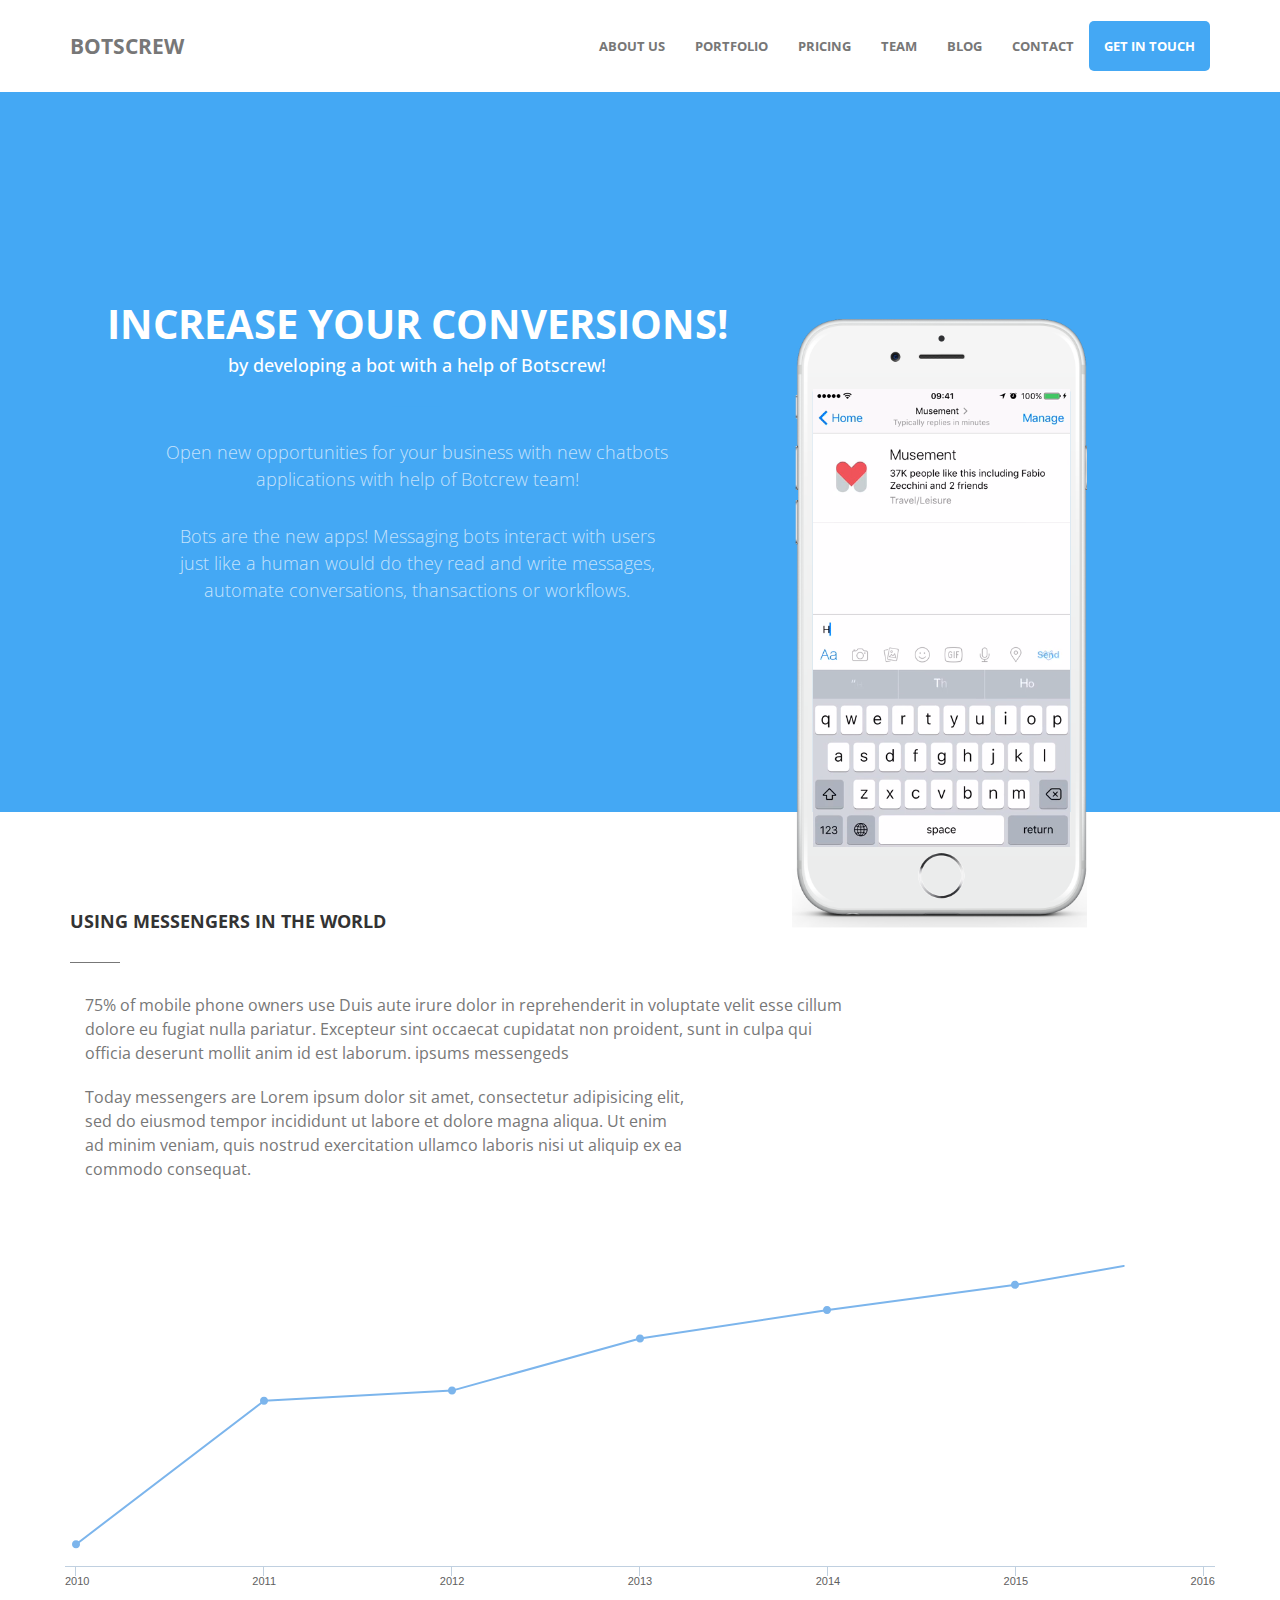
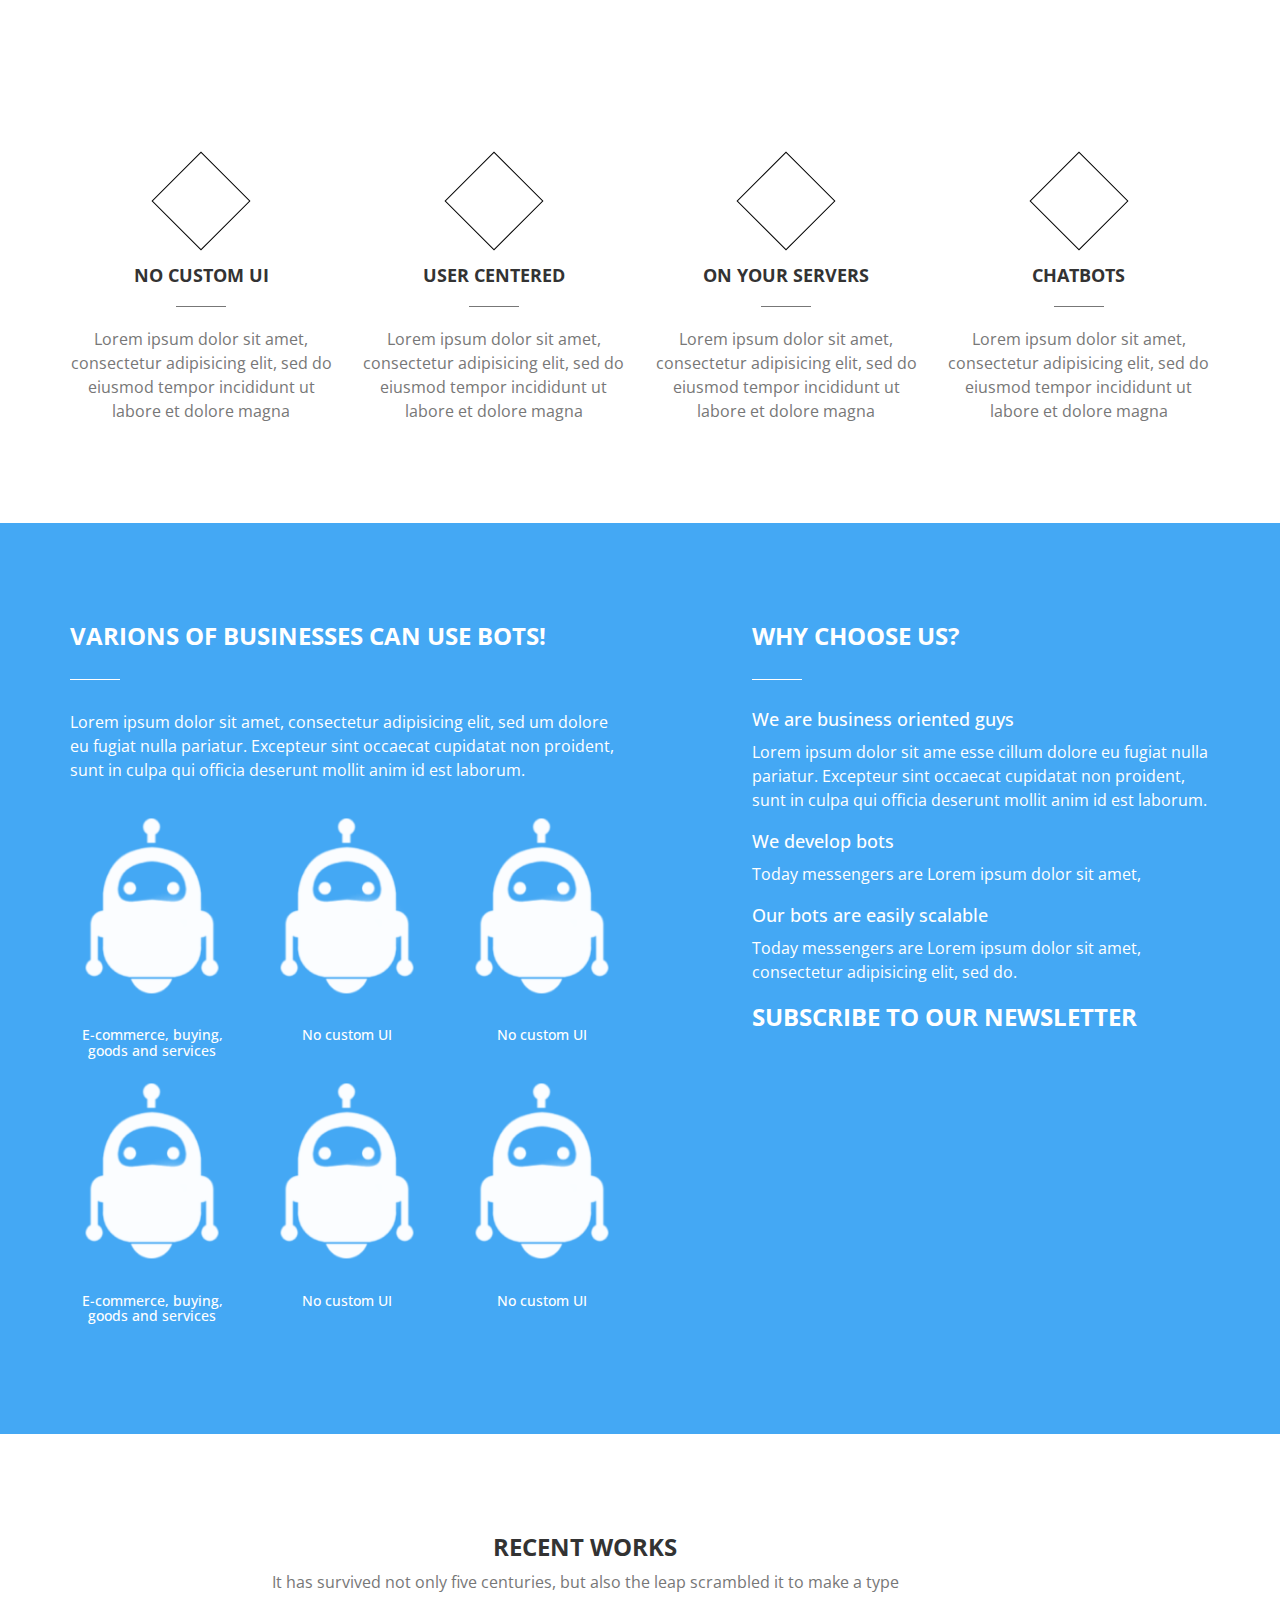
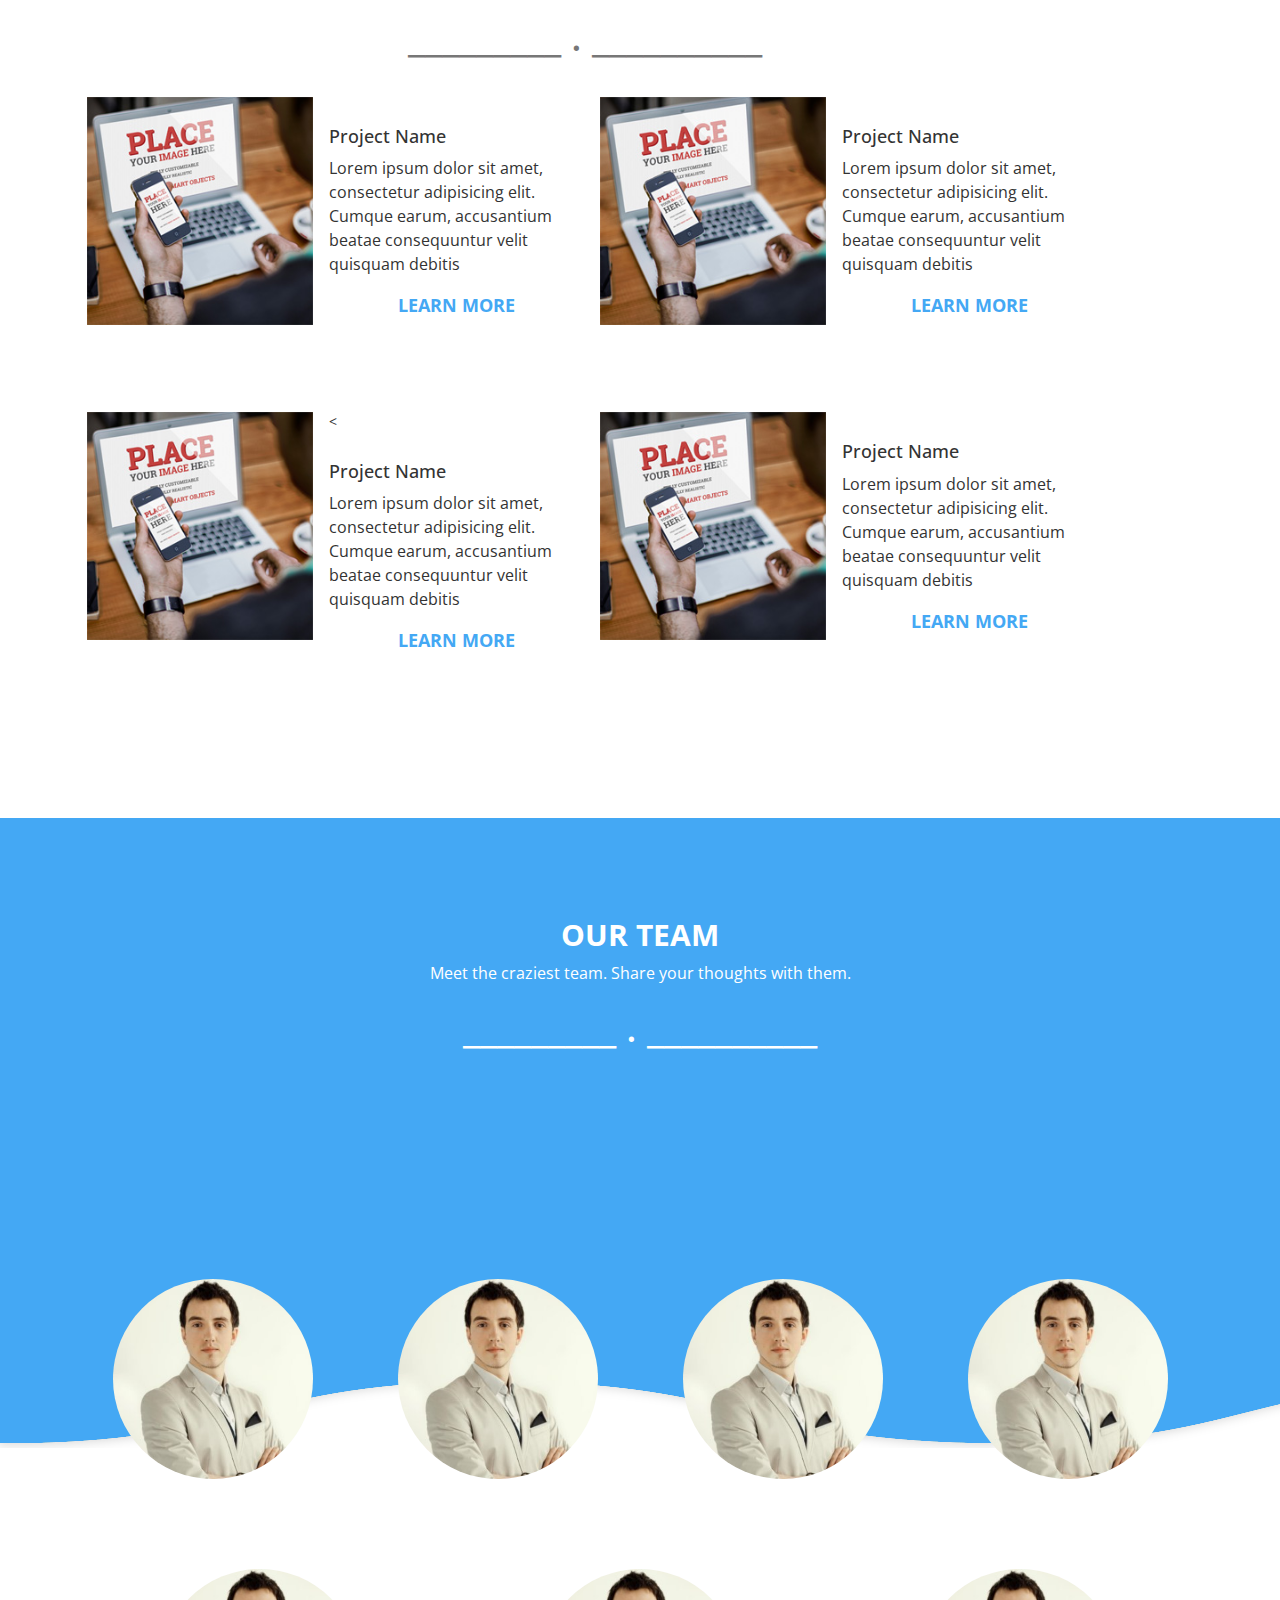
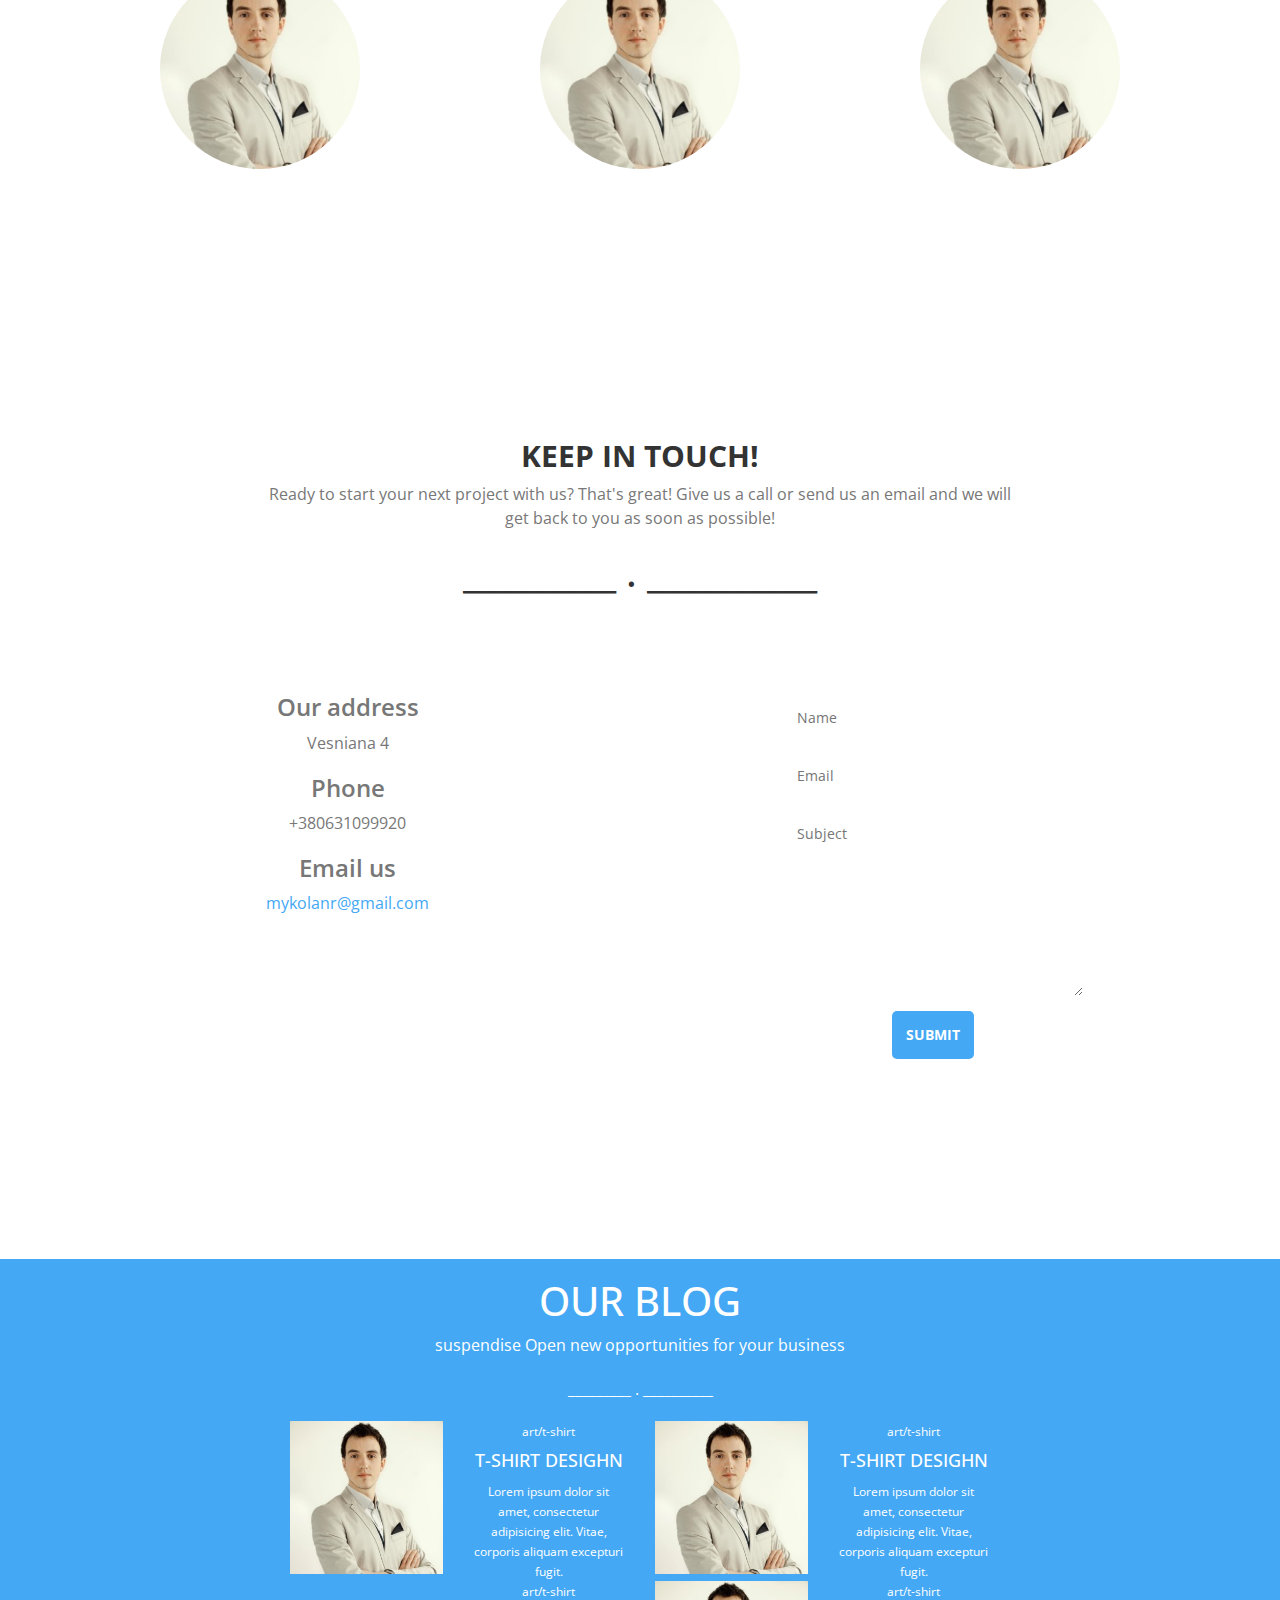
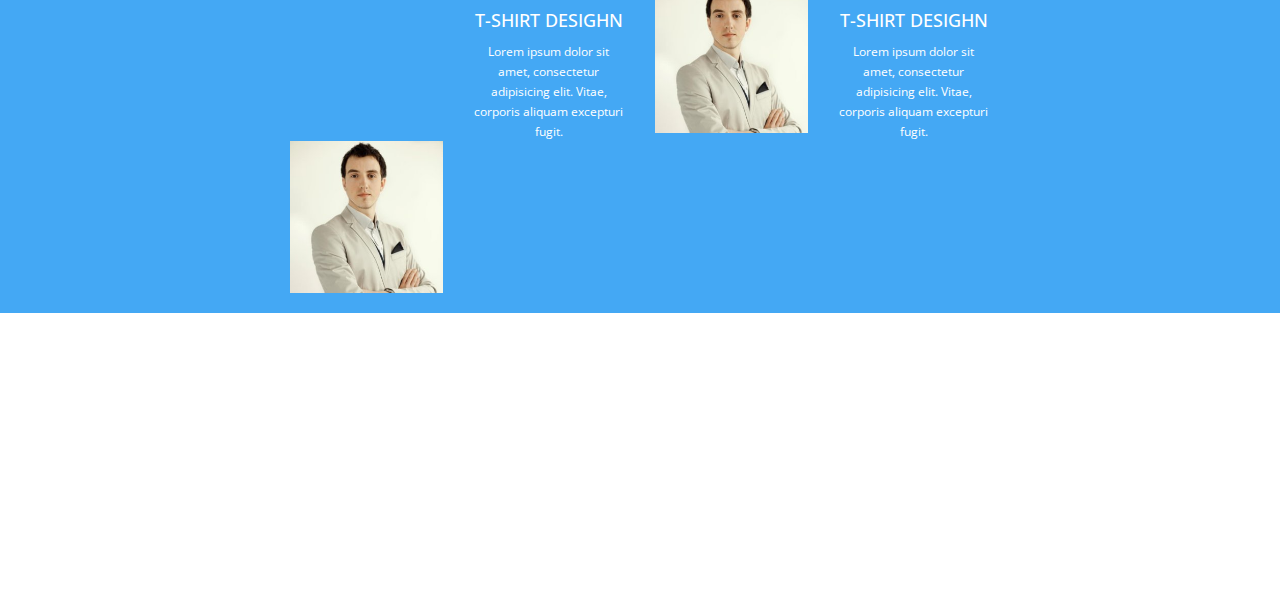
==== commit 806b9225: "11/10/2016" ====
--- a/Site/index.html
+++ b/Site/index.html
@@ -475,36 +475,55 @@
         <div class="header-content row">
             <div class="header-content-inner container">
 
-               <div class="col-lg-7 col-lg-offset-2 text-center">
+               <div class="col-lg-8 col-lg-offset-2 text-center">
                     <h1 class="text-uppercase">our blog</h1>
                     <p>suspendise Open new opportunities for your business<p>                   
                     <p>_________  .   __________</p>
+
+
                     
-                            <div class="col-lg-4 col-md-6 text-center">
-                               <img src="img/5.jpg" alt="pic" class="img-responsive">
+                            <div class="col-lg-3 col-md-6 text-center form-group">
+                               <img src="img/ivan.jpg" alt="pic" class="img-responsive">
                             </div>
 
 
                             <div class="col-lg-3 col-md-6 text-center">
-                                <p>Lorem ipsum dolor sit amet, consectetur adipisicing elit. Vitae, corporis aliquam excepturi fugit. Molestias voluptates, magni nam impedit adipisci ipsam harum quod tempora delectus in inventore vero error soluta obcaecati!</p>
-                            </div>
-
-                            <div class="col-lg-3 col-md-6 text-center">
+                                <small>art/t-shirt</small>
+                                <h4 class="text-uppercase">T-shirt desighn</h4>
+                                <small>Lorem ipsum dolor sit amet, consectetur adipisicing elit. Vitae, corporis aliquam excepturi fugit.</small>
+                            </div>
+
+                            <div class="col-lg-3 col-md-6 text-centerp">
                                 <img src="img/ivan.jpg" alt="pic" class="img-responsive">
                             </div>
                             
                             <div class="col-lg-3 col-md-6 text-center">
-                                 <p>Lorem ipsum dolor sit amet, consectetur adipisicing elit. Vitae, corporis aliquam excepturi fugit. Molestias voluptates, magni nam impedit adipisci ipsam harum quod tempora delectus in inventore vero error soluta obcaecati!</p>
+                                <small>art/t-shirt</small>
+                                <h4 class="text-uppercase">T-shirt desighn</h4>
+                                <small>Lorem ipsum dolor sit amet, consectetur adipisicing elit. Vitae, corporis aliquam excepturi fugit.</small>
                             </div>
 
                             <div class="col-lg-3 col-md-6 text-center">
-                               <img src="img/5.jpg" alt="pic" class="img-responsive">
-                            </div>
-
-                            <div class="col-lg-3 col-md-6 text-center">
-                                <p>Lorem ipsum dolor sit amet, consectetur adipisicing elit. Vitae, corporis aliquam excepturi fugit. Molestias voluptates, magni nam impedit adipisci ipsam harum quod tempora delectus in inventore vero error soluta obcaecati!</p>                                
-                            </div>
-                        
+                                     <small>art/t-shirt</small>
+                                <h4 class="text-uppercase">T-shirt desighn</h4>
+                                <small>Lorem ipsum dolor sit amet, consectetur adipisicing elit. Vitae, corporis aliquam excepturi fugit.</small> 
+                            </div>
+
+                            <div class="col-lg-3 col-md-6 text-center">                                
+                                 <img src="img/ivan.jpg" alt="pic" class="img-responsive">                              
+                            </div>
+
+                             <div class="col-lg-3 col-md-6 text-center">
+                                     <small>art/t-shirt</small>
+                                <h4 class="text-uppercase">T-shirt desighn</h4>
+                                <small>Lorem ipsum dolor sit amet, consectetur adipisicing elit. Vitae, corporis aliquam excepturi fugit.</small> 
+                            </div>
+
+                            <div class="col-lg-3 col-md-6 text-center">                                
+                                 <img src="img/ivan.jpg" alt="pic" class="img-responsive">                              
+                            </div>
+
+                        <div class="row form-group"></div>                     
                 </div>
             </div>
         </div>
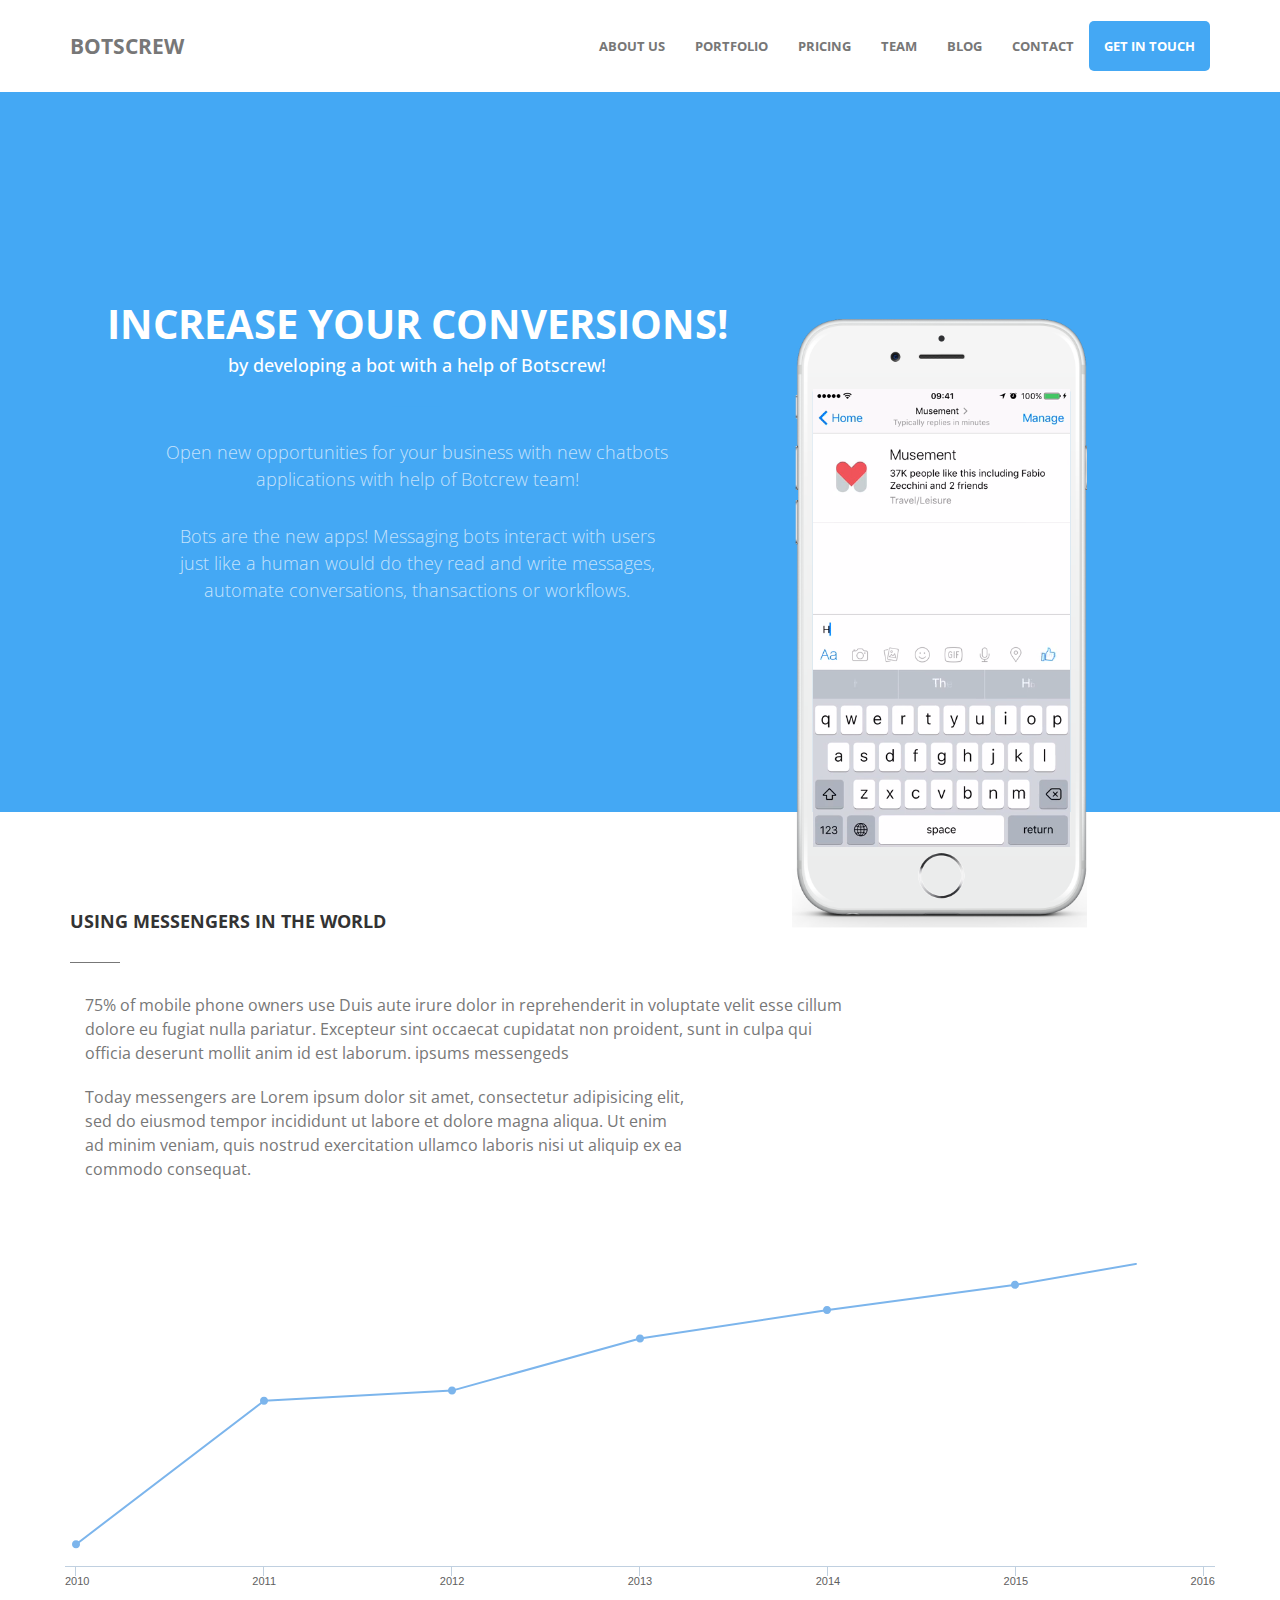
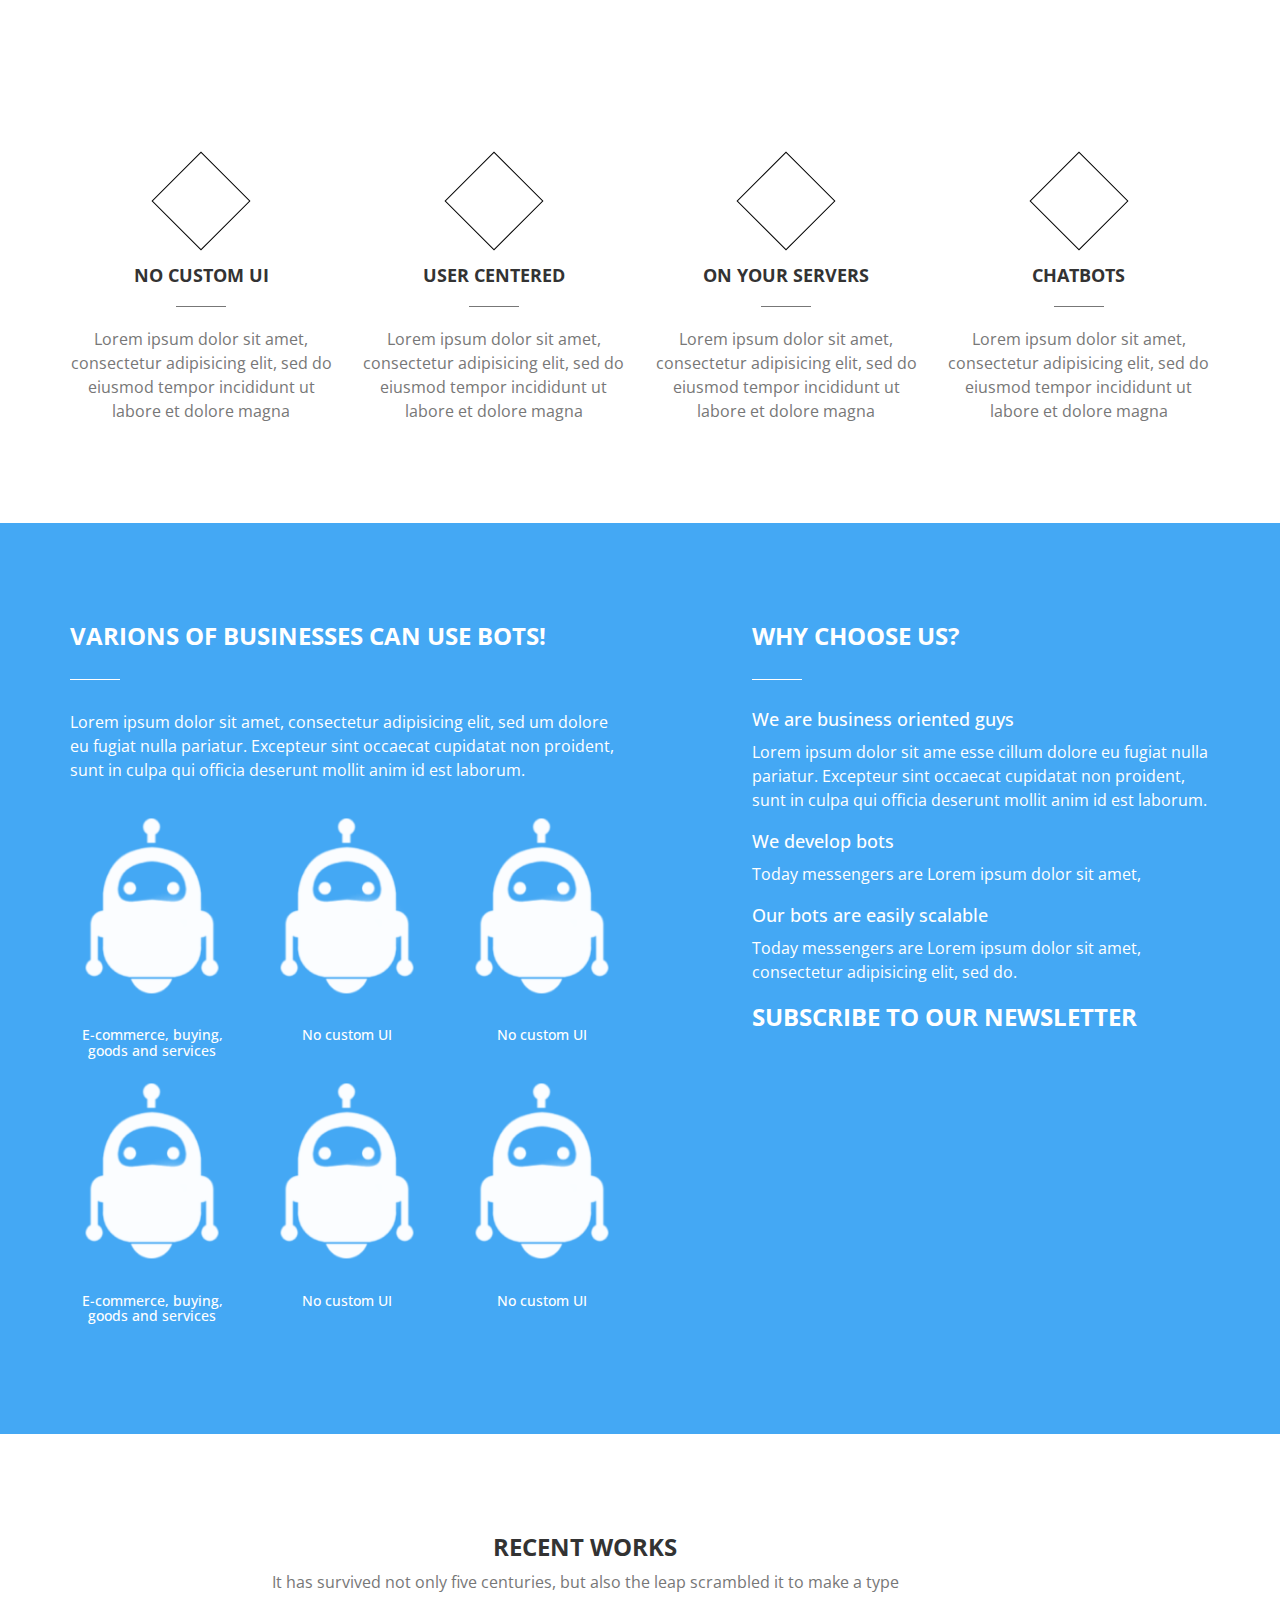
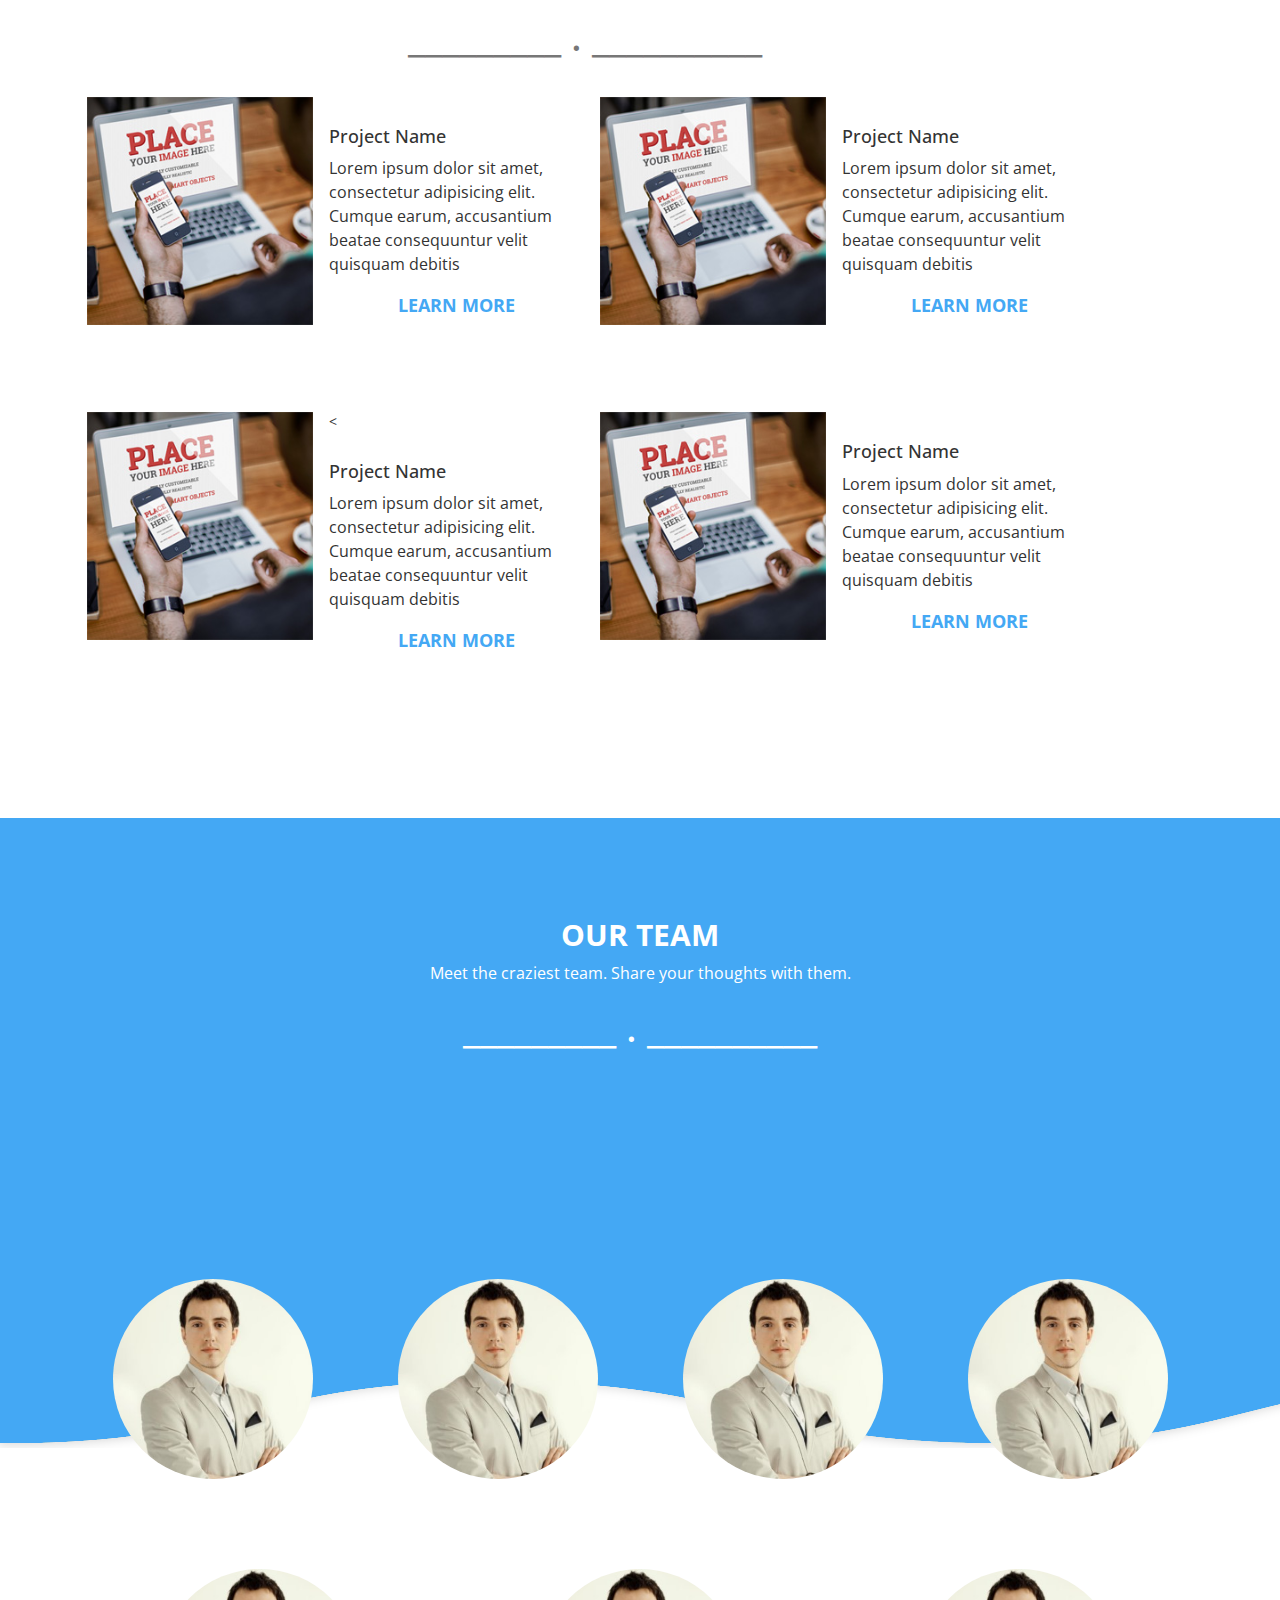
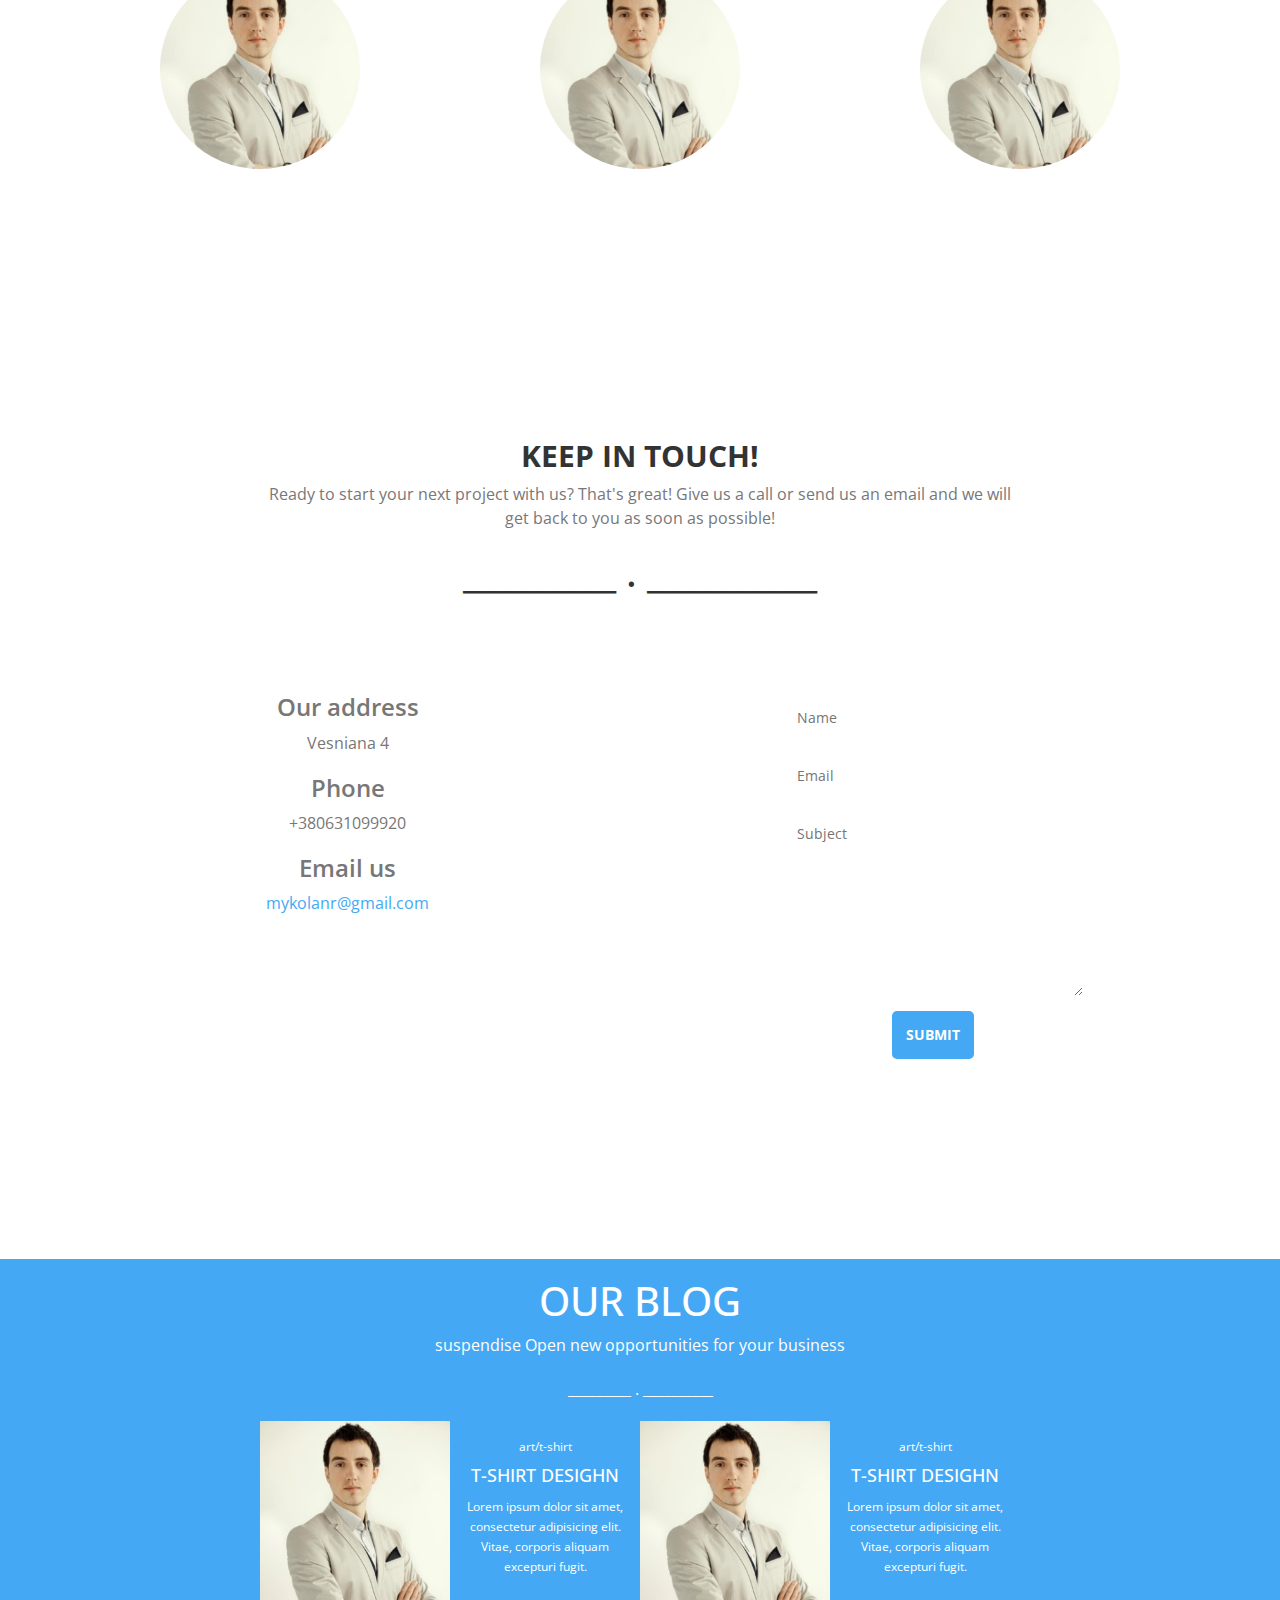
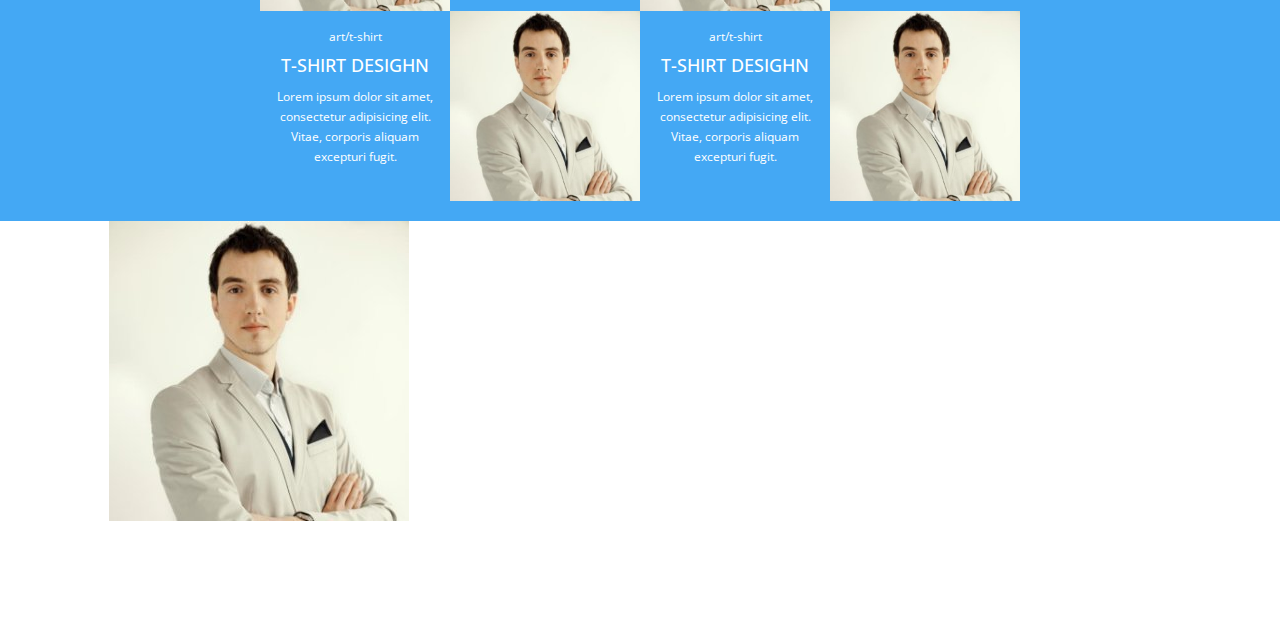
==== commit cf3d7f15: "16/10/2016" ====
--- a/Site/index.html
+++ b/Site/index.html
@@ -481,64 +481,64 @@
                     <p>_________  .   __________</p>
 
 
-                    
-                            <div class="col-lg-3 col-md-6 text-center form-group">
+                        
+                    <div class="row">
+                            <div class="col-lg-3 col-md-6 text-center blog-pic">
                                <img src="img/ivan.jpg" alt="pic" class="img-responsive">
                             </div>
 
-
-                            <div class="col-lg-3 col-md-6 text-center">
+                            <div class="col-lg-3 col-md-6 text-center blog-item">
                                 <small>art/t-shirt</small>
                                 <h4 class="text-uppercase">T-shirt desighn</h4>
                                 <small>Lorem ipsum dolor sit amet, consectetur adipisicing elit. Vitae, corporis aliquam excepturi fugit.</small>
                             </div>
 
-                            <div class="col-lg-3 col-md-6 text-centerp">
+                            <div class="col-lg-3 col-md-6 text-center blog-pic">
                                 <img src="img/ivan.jpg" alt="pic" class="img-responsive">
                             </div>
                             
-                            <div class="col-lg-3 col-md-6 text-center">
+                            <div class="col-lg-3 col-md-6 text-center blog-item">
                                 <small>art/t-shirt</small>
                                 <h4 class="text-uppercase">T-shirt desighn</h4>
                                 <small>Lorem ipsum dolor sit amet, consectetur adipisicing elit. Vitae, corporis aliquam excepturi fugit.</small>
                             </div>
-
-                            <div class="col-lg-3 col-md-6 text-center">
-                                     <small>art/t-shirt</small>
+                     </div>       
+                    <div class="row list-group">
+                            <div class="col-lg-3 col-md-6 text-center blog-item">
+                               <small>art/t-shirt</small>
                                 <h4 class="text-uppercase">T-shirt desighn</h4>
-                                <small>Lorem ipsum dolor sit amet, consectetur adipisicing elit. Vitae, corporis aliquam excepturi fugit.</small> 
-                            </div>
-
-                            <div class="col-lg-3 col-md-6 text-center">                                
+                                <small>Lorem ipsum dolor sit amet, consectetur adipisicing elit. Vitae, corporis aliquam excepturi fugit.</small>
+                            </div>
+
+                            <div class="col-lg-3 col-md-6 text-center blog-pic">                                
                                  <img src="img/ivan.jpg" alt="pic" class="img-responsive">                              
                             </div>
 
-                             <div class="col-lg-3 col-md-6 text-center">
-                                     <small>art/t-shirt</small>
+                             <div class="col-lg-3 col-md-6 text-center blog-item">
+                                 <small>art/t-shirt</small>
                                 <h4 class="text-uppercase">T-shirt desighn</h4>
-                                <small>Lorem ipsum dolor sit amet, consectetur adipisicing elit. Vitae, corporis aliquam excepturi fugit.</small> 
-                            </div>
-
-                            <div class="col-lg-3 col-md-6 text-center">                                
+                                <small>Lorem ipsum dolor sit amet, consectetur adipisicing elit. Vitae, corporis aliquam excepturi fugit.</small>
+                            </div>
+
+                            <div class="col-lg-3 col-md-6 text-center blog-pic">                                
                                  <img src="img/ivan.jpg" alt="pic" class="img-responsive">                              
                             </div>
-
-                        <div class="row form-group"></div>                     
-                </div>
-            </div>
-        </div>
-    </footer>
+                        </div>
+
+                        </div>                     
+                </div>
+            </div>
+        </div>
+   </footer>
+        <div class="row" id="social-networks">
+            <div class="col-lg-8 col-lg-offset-1">
+                <a href="http:/www.fb.com"> <img src="img/ivan.jpg" alt="pic"> </a>
+        </div>
 </section>
-<section id="social-networks"> 
-        <div class="row">   
-        <div class="col-md-offset-4"></div>
-        <div class="col-md-4">
-            
-
-        </div>
-        </div>
-
-</section>
+
+    
+
+
 
 
 
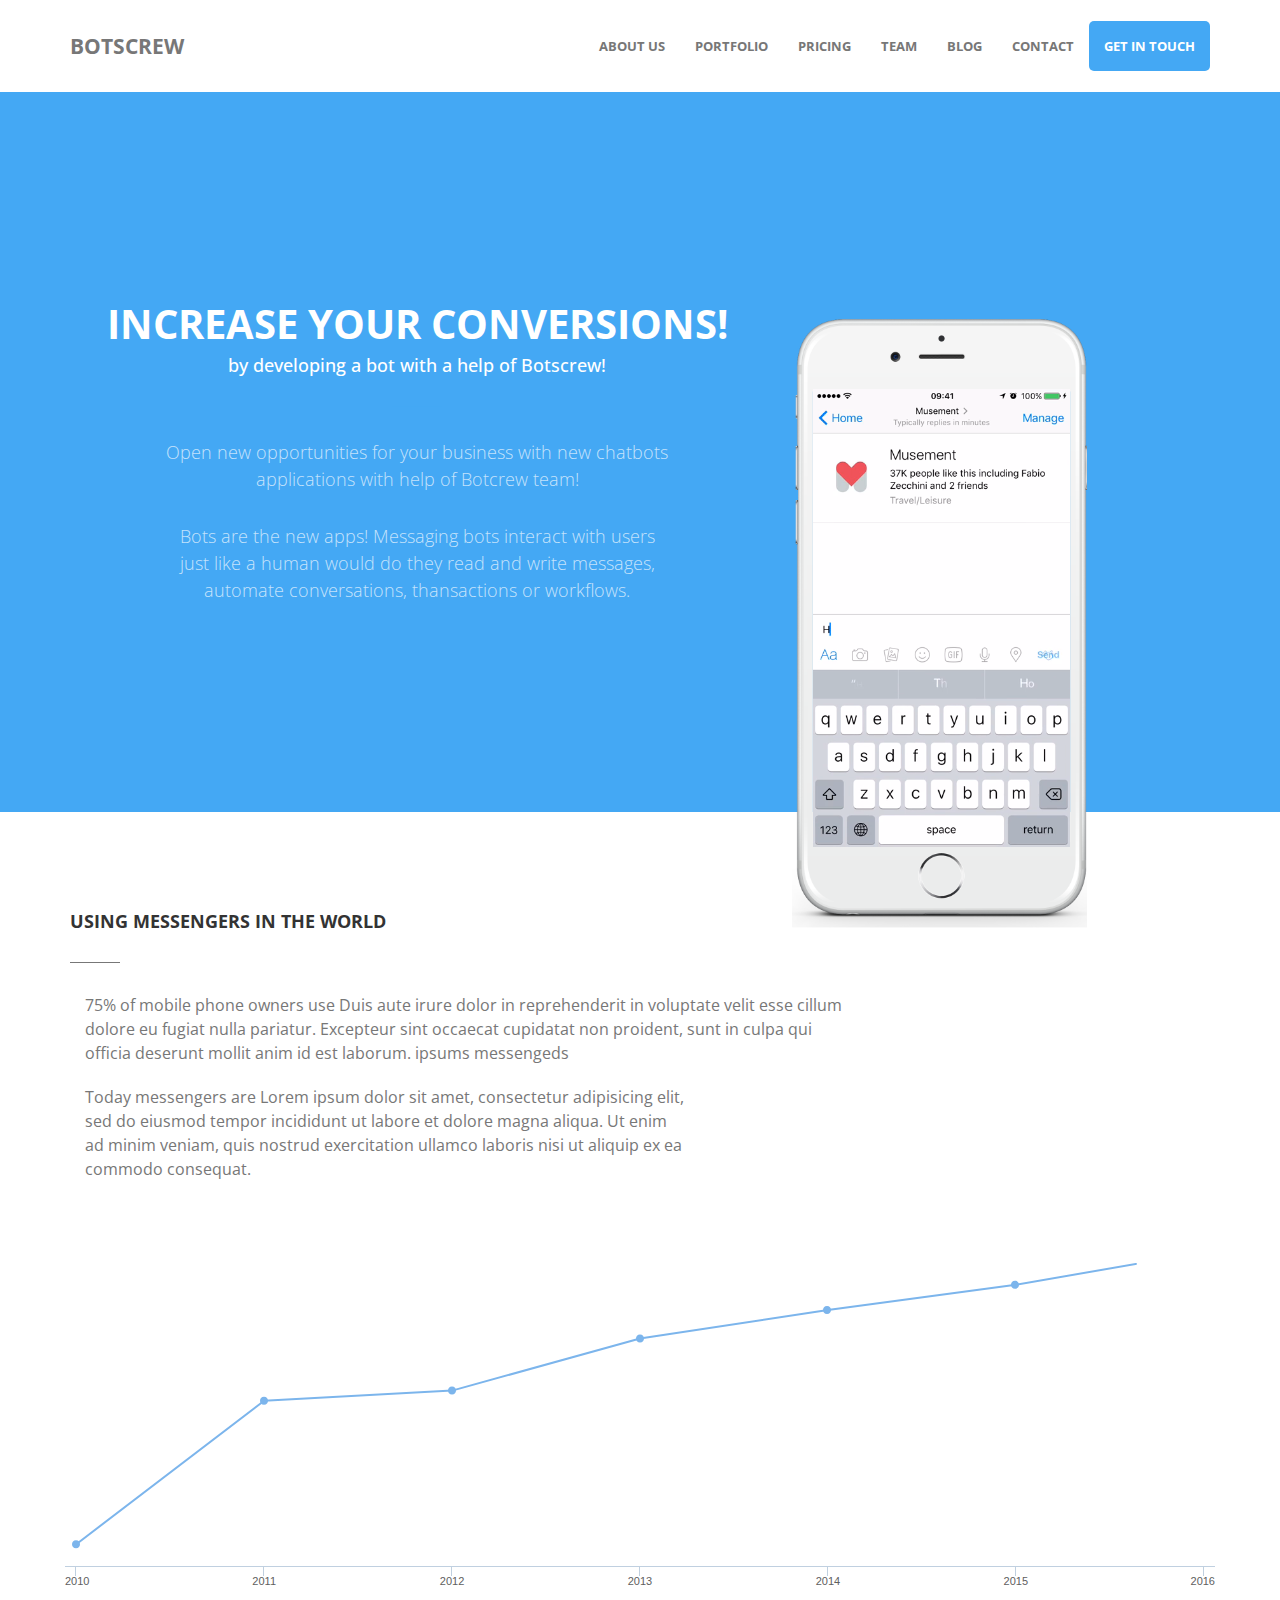
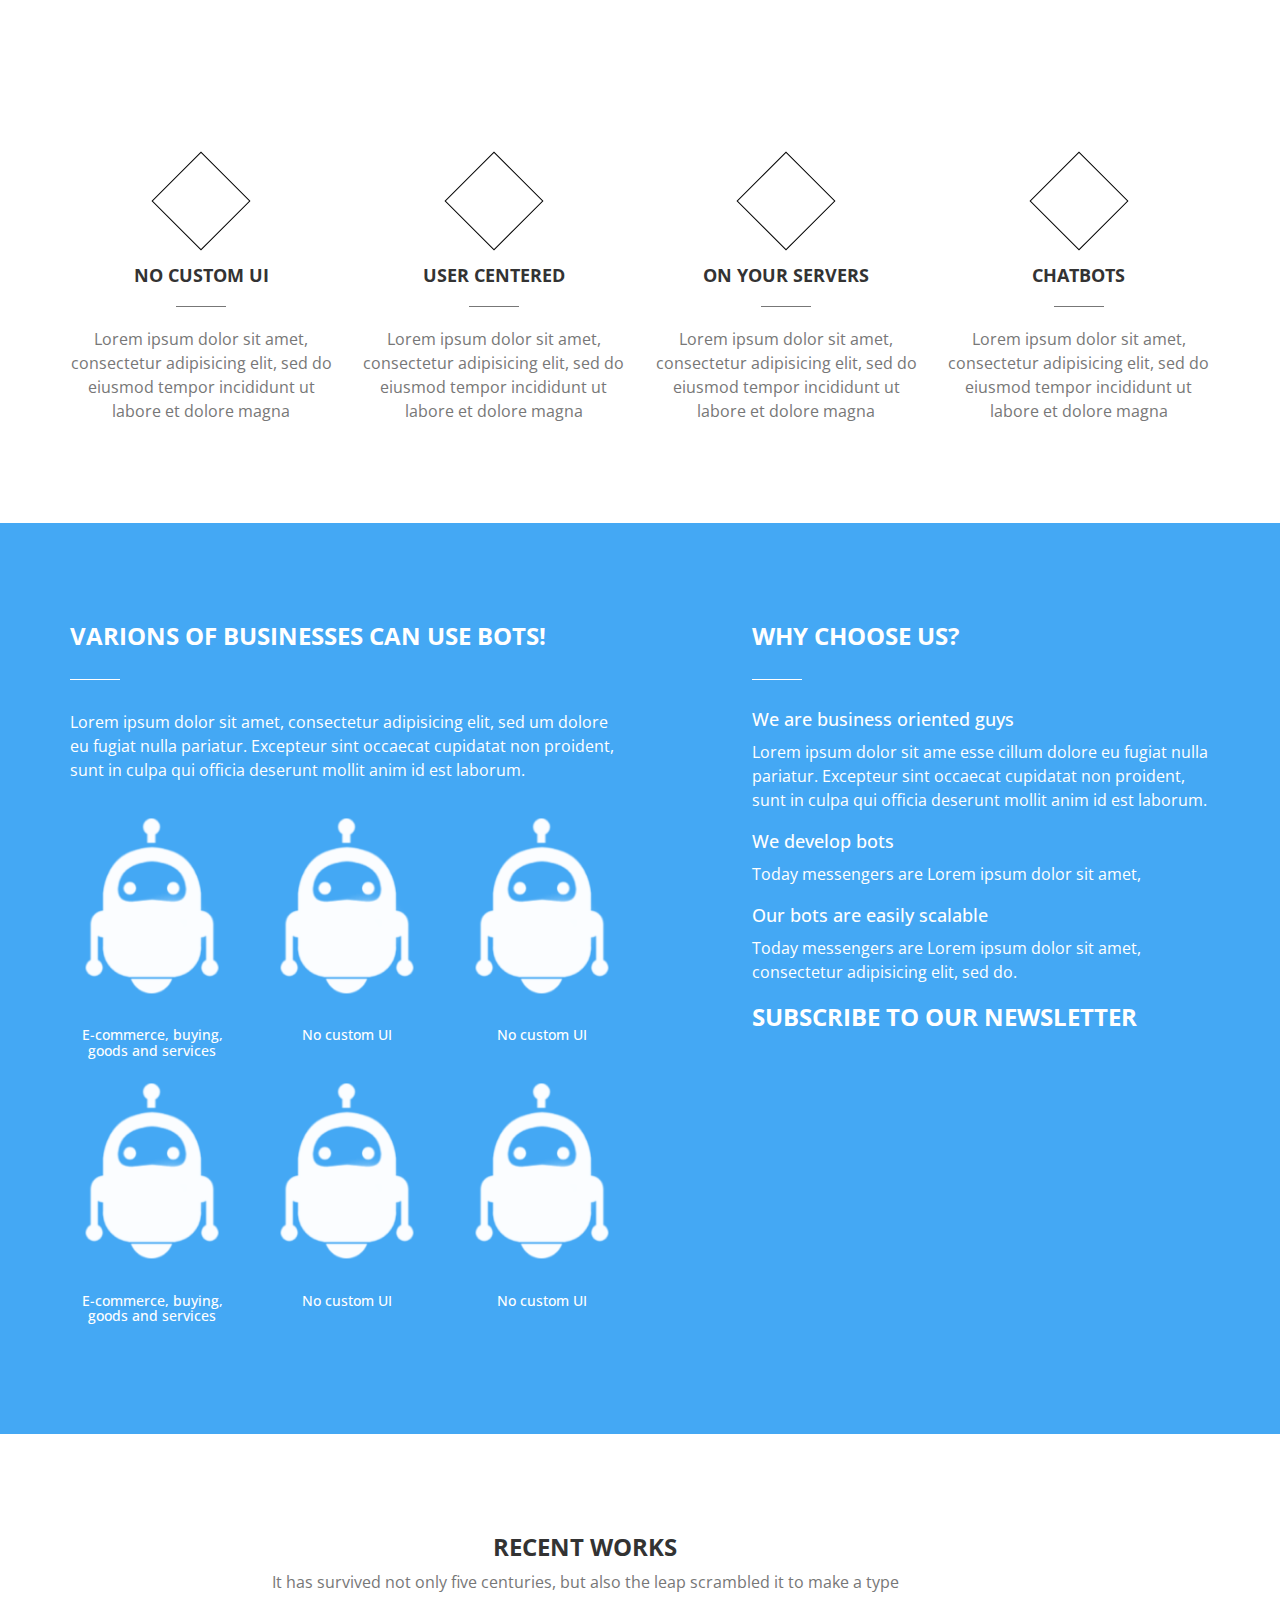
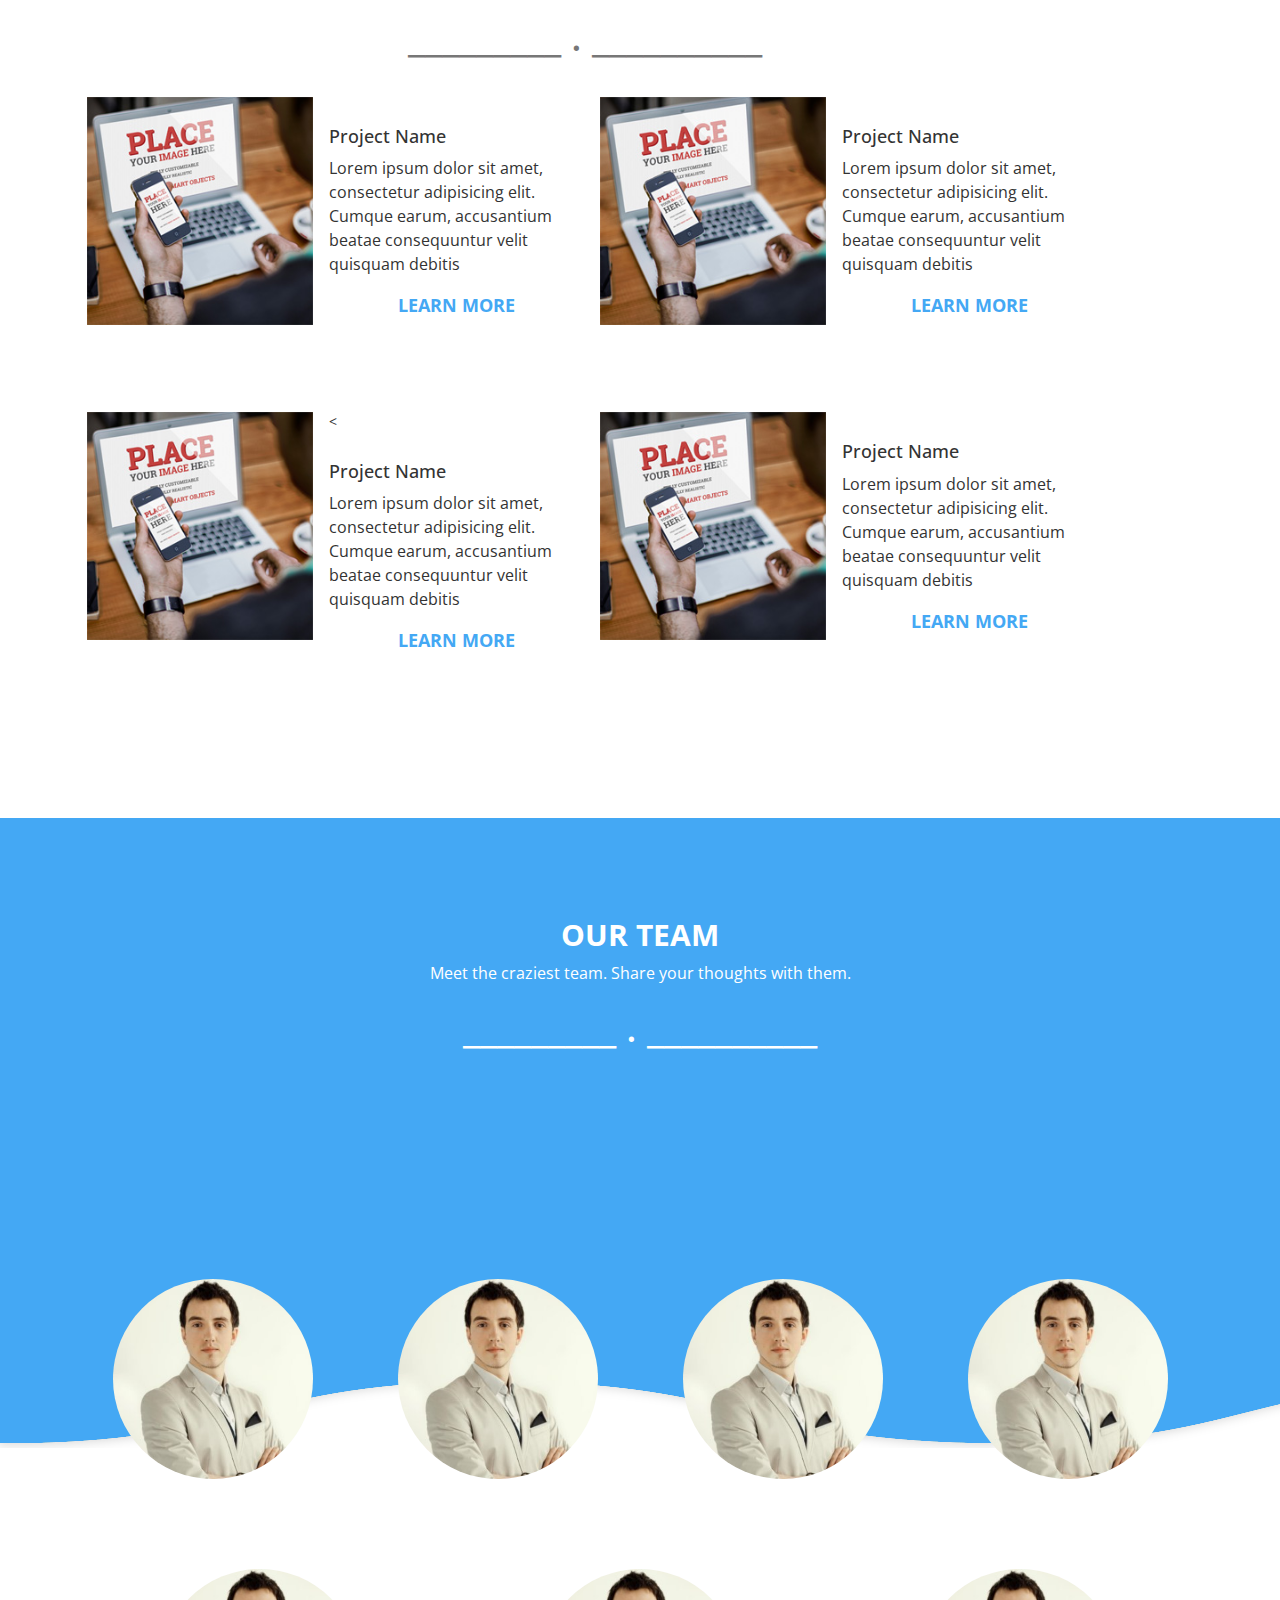
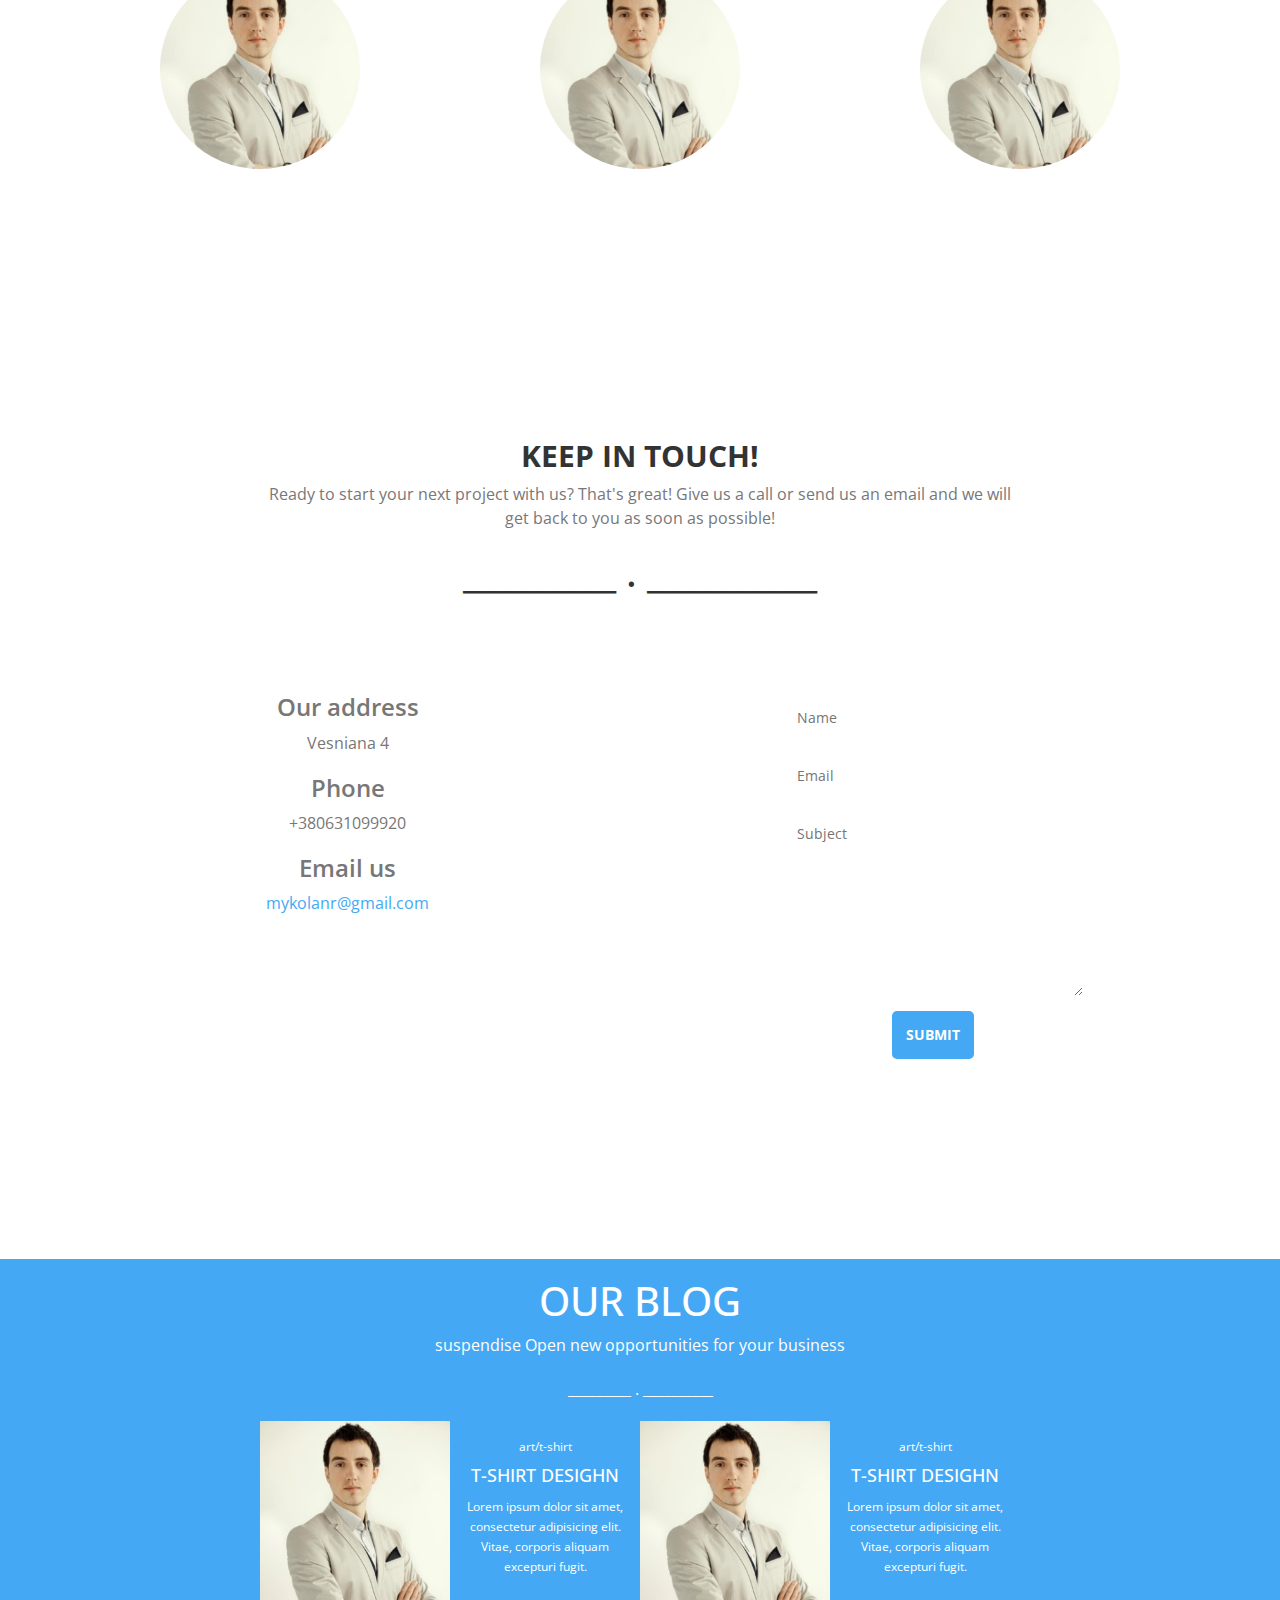
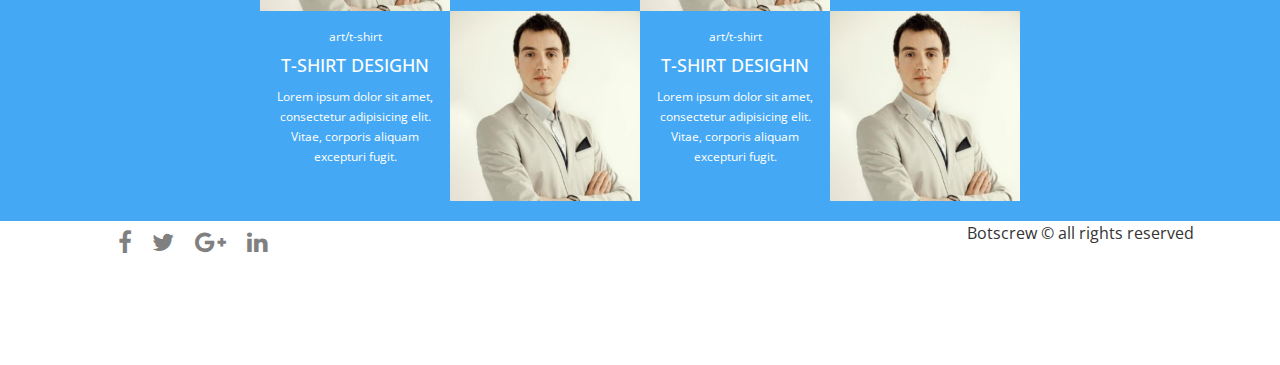
==== commit 820ba77f: "17/10/2016" ====
--- a/Site/index.html
+++ b/Site/index.html
@@ -532,7 +532,12 @@
    </footer>
         <div class="row" id="social-networks">
             <div class="col-lg-8 col-lg-offset-1">
-                <a href="http:/www.fb.com"> <img src="img/ivan.jpg" alt="pic"> </a>
+                        <a href="http:/www.fb.com" class="fa fa-facebook social-link" aria-hidden="true"></a>
+                        <a href="https://twitter.com" class="fa fa-twitter social-link" aria-hidden="true"></a>
+                        <a href="https://plus.google.com" class="fa fa-google-plus social-link" aria-hidden="true"></a>
+                        <a href="https://www.linkedin.com/" class="fa fa-linkedin social-link" aria-hidden="true"></a>              
+            </div>
+                    <p >Botscrew &#169; all rights reserved</p>
         </div>
 </section>
 
